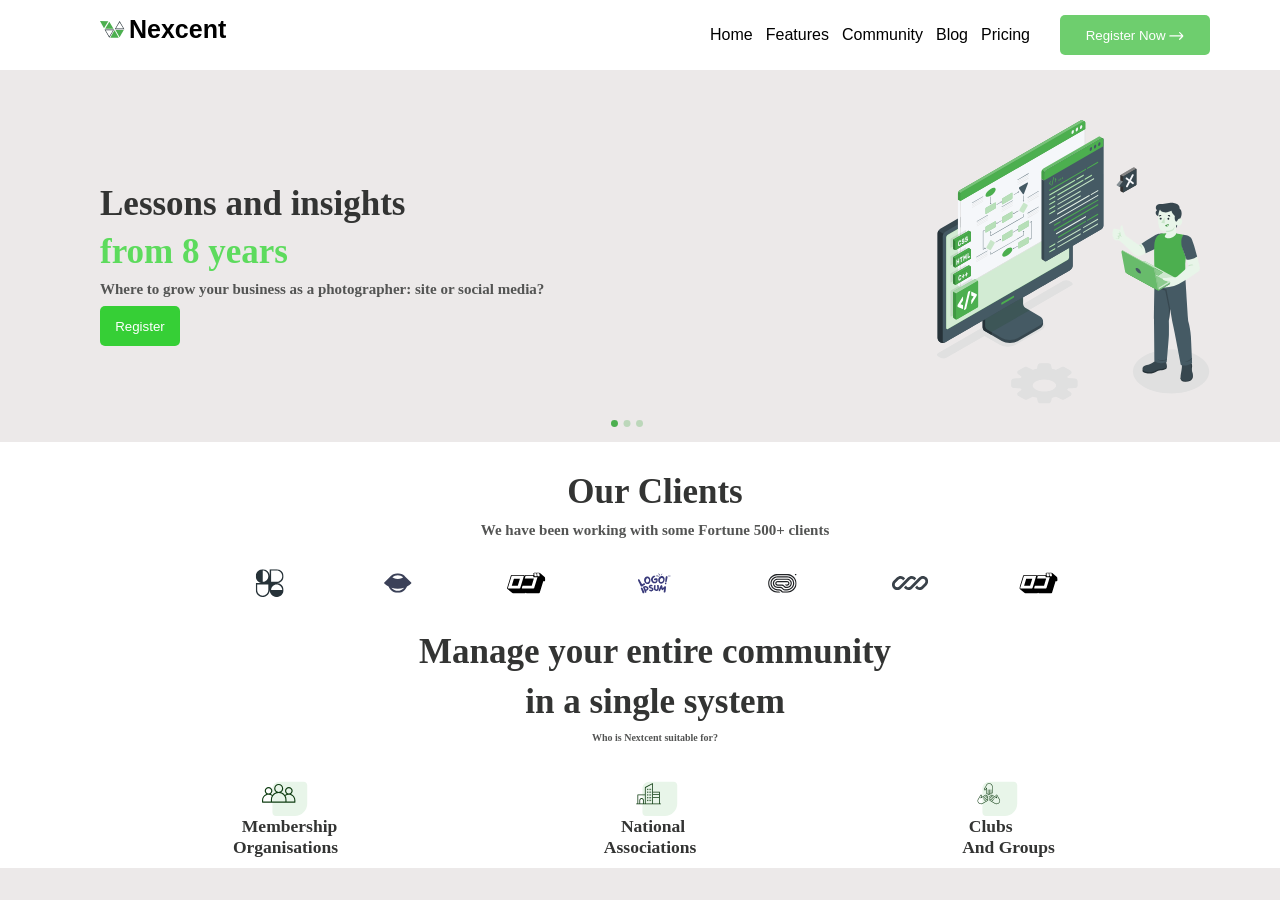
==== learing.html @ b7e25b92 "Refactor code structure for improved readability and maintainability" ====
<!DOCTYPE html>
<html lang="en">
<head>
    <meta charset="UTF-8">
    <meta name="viewport" content="width=device-width, initial-scale=1.0">
    <title>Document</title>
        <link rel="stylesheet" href="learing.css">

</head>
<body>
    <div class="Parent">
        <div>
      <svg width="25" height="17" viewBox="0 0 25 17" fill="none" xmlns="http://www.w3.org/2000/svg">
<path d="M13.0766 9.14215L9.32411 15.5689L5.57168 9.14215H13.0766ZM14.0818 8.56775H4.56235L9.32411 16.7056L14.0818 8.56775Z" fill="#263238"/>
<path d="M19.6007 1.14878L23.3531 7.57551H15.8482L19.6007 1.14878ZM19.6007 0L14.8389 8.13785H24.3624L19.6007 0Z" fill="#263238"/>
<path d="M0 0L3.99259 7.19795L8.35551 0.180742L0 0Z" fill="#4CAF4F"/>
<path d="M9.32422 0.630615L13.5122 7.7884H5.12814L9.32422 0.630615Z" fill="#4CAF4F"/>
<path d="M14.5906 9.35107L18.7827 16.7057H10.1992L14.4604 9.35107H14.5906Z" fill="#4CAF4F"/>
<path d="M15.4982 8.90515L19.6007 16.1473L23.7601 8.90515H15.4982Z" fill="#4CAF4F"/>
</svg>
<b class ="x1">Nexcent</b>

        </div>

        
        <div class="x2">
            
            <div class = "child">
                <li>Home</li>
                <li>Features</li>
                <li>Community</li>          
                <li>Blog</li>
                <li>Pricing</li>   


            </div>
           
            <div > <button class="x4"> 
                Register Now <svg width="15" height="8" viewBox="0 0 9 5" fill="none" xmlns="http://www.w3.org/2000/svg">
<path d="M6.47357 4.55933L8.19268 2.84022C8.39656 2.63634 8.39656 2.30579 8.19268 2.10191L6.47357 0.3828M8.03977 2.47106L0.382812 2.47106" stroke="white" stroke-width="0.765676" stroke-linecap="round"/>
</svg>
 
            </button>
            </div>
        </div>
    </div>
    <div class="parent-up">
            <div class="Parent-2">
        <div class="chaild-2">
            <h1 class="x5">Lessons and insights </h1>
            <h2 class="x6">from 8 years</h2>
            <h4 class="x7">Where to grow your business as a photographer: site or social media?</h4>
            <button class="x8">Register</button>
            
        </div>

        <div>
            <svg width="273" height="284" viewBox="0 0 273 284" fill="none" xmlns="http://www.w3.org/2000/svg">
<path d="M234.083 273.577C255.114 273.577 272.163 263.737 272.163 251.597C272.163 239.458 255.114 229.617 234.083 229.617C213.052 229.617 196.003 239.458 196.003 251.597C196.003 263.737 213.052 273.577 234.083 273.577Z" fill="#E0E0E0"/>
<path d="M103.224 283.272C102.6 283.265 101.997 283.045 101.515 282.647C101.034 282.249 100.703 281.699 100.579 281.087L99.9632 277.848C98.5739 277.594 97.2014 277.256 95.8531 276.836H95.747L90.0452 279.481C89.5767 279.684 89.0682 279.777 88.5583 279.754C88.0484 279.731 87.5505 279.591 87.1024 279.347L81.4431 276.066C81.1016 275.882 80.8133 275.614 80.6061 275.286C80.399 274.959 80.2801 274.583 80.2608 274.196C80.2416 273.809 80.3228 273.423 80.4965 273.077C80.6701 272.73 80.9304 272.435 81.2521 272.218L84.6901 269.743C84.378 269.328 84.0921 268.893 83.8341 268.442L76.5902 267.989C75.9327 267.948 75.3155 267.658 74.8636 267.179C74.4117 266.7 74.159 266.067 74.1567 265.408V261.165C74.1571 260.506 74.408 259.872 74.8586 259.391C75.3092 258.911 75.9257 258.619 76.5832 258.576L83.8271 258.117C84.0851 257.668 84.371 257.236 84.683 256.822L81.2309 254.368C80.9092 254.152 80.6489 253.856 80.4752 253.51C80.3016 253.163 80.2204 252.778 80.2396 252.391C80.2588 252.004 80.3778 251.628 80.5849 251.301C80.7921 250.973 81.0804 250.705 81.4219 250.521L87.0812 247.24C87.5738 246.965 88.1299 246.823 88.6941 246.83C89.1523 246.823 89.6063 246.917 90.024 247.105L95.7328 249.75H95.8036C97.1683 249.327 98.5573 248.987 99.9632 248.732L100.579 245.493C100.702 244.881 101.032 244.329 101.514 243.931C101.996 243.533 102.6 243.313 103.224 243.308H111.579C112.203 243.314 112.807 243.535 113.288 243.933C113.77 244.33 114.1 244.881 114.225 245.493L114.84 248.732C116.226 248.987 117.596 249.322 118.943 249.736H119.049L124.758 247.091C125.173 246.904 125.625 246.81 126.081 246.815C126.647 246.808 127.206 246.95 127.701 247.226L133.36 250.507C133.7 250.691 133.988 250.96 134.194 251.287C134.401 251.614 134.52 251.989 134.54 252.375C134.559 252.761 134.48 253.146 134.308 253.493C134.136 253.84 133.878 254.136 133.558 254.354L130.113 256.829C130.426 257.244 130.714 257.676 130.976 258.124L138.22 258.583C138.878 258.626 139.494 258.918 139.945 259.398C140.395 259.879 140.646 260.513 140.646 261.172V265.415C140.644 266.073 140.393 266.706 139.943 267.187C139.493 267.667 138.877 267.959 138.22 268.003L130.976 268.456C130.716 268.907 130.428 269.342 130.113 269.757L133.558 272.233C133.878 272.451 134.136 272.747 134.308 273.094C134.48 273.44 134.559 273.825 134.54 274.212C134.52 274.598 134.401 274.973 134.194 275.3C133.988 275.627 133.7 275.896 133.36 276.08L127.701 279.361C127.205 279.634 126.647 279.775 126.081 279.771C125.625 279.774 125.175 279.68 124.758 279.496L119.049 276.851H118.978C117.616 277.276 116.23 277.619 114.826 277.876L114.21 281.108C114.087 281.721 113.757 282.273 113.276 282.672C112.794 283.071 112.19 283.293 111.565 283.3L103.224 283.272ZM107.405 259.453C104.384 259.382 101.395 260.088 98.7252 261.504C96.7798 262.629 95.6621 264.064 95.6621 265.457C95.6621 266.851 96.7798 268.286 98.7252 269.411C101.421 270.759 104.394 271.462 107.409 271.462C110.423 271.462 113.396 270.759 116.092 269.411C118.038 268.286 119.148 266.851 119.148 265.457C119.148 264.064 118.038 262.629 116.092 261.504C113.42 260.089 110.429 259.383 107.405 259.453Z" fill="#E0E0E0"/>
<path d="M134.49 162.23L132.12 160.865C131.219 160.408 130.223 160.17 129.213 160.17C128.202 160.17 127.206 160.408 126.305 160.865L1.19906 233.106C-0.399688 234.026 -0.399688 235.539 1.19906 236.458L3.56182 237.823C4.46418 238.28 5.46141 238.518 6.47283 238.518C7.48425 238.518 8.48147 238.28 9.38383 237.823L47.3861 215.9L62.7864 224.782C67.1441 227.3 74.2819 227.3 78.6396 224.782L104.856 209.648C108.577 207.526 108.577 203.99 104.856 201.869L88.3099 192.244L134.497 165.589C136.089 164.663 136.089 163.156 134.49 162.23Z" fill="#E0E0E0"/>
<g opacity="0.1">
<path opacity="0.1" d="M139.336 39.7268L26.1495 105.052V169.076C26.1411 169.446 26.2447 169.811 26.4466 170.122C26.5141 170.234 26.6082 170.327 26.7205 170.394C26.8329 170.461 26.9599 170.498 27.0904 170.504C27.2528 170.501 27.4115 170.454 27.5502 170.37L142.031 104.239V41.2968C142.031 39.5571 140.821 38.864 139.336 39.7268Z" fill="#103E13"/>
</g>
<path d="M81.0094 221.02L102.699 208.488C104.934 207.194 106.052 205.504 106.052 203.814C106.052 202.123 106.052 200.794 106.052 200.794L85.6359 189.217C85.0082 188.806 84.486 188.253 84.1112 187.603C83.7364 186.953 83.5196 186.225 83.4782 185.476V158.743L45.6104 180.631V207.364C45.6467 208.109 45.8576 208.835 46.2263 209.484C46.5949 210.132 47.1109 210.685 47.7327 211.098L64.7813 220.999C69.2875 223.601 76.5385 223.601 81.0094 221.02Z" fill="#37474F"/>
<path d="M54.7007 212.095V215.101L47.761 211.098C47.1334 210.687 46.6111 210.134 46.2363 209.484C45.8616 208.834 45.6447 208.106 45.6034 207.357V180.631L52.819 176.466C52.9746 178.297 53.1303 180.193 53.2859 182.039L48.2208 184.966V205.85C48.2549 206.597 48.4649 207.325 48.8336 207.975C49.2024 208.625 49.7196 209.179 50.3431 209.592L54.7007 212.095Z" fill="#263238"/>
<path d="M48.2208 205.858C48.2582 206.603 48.4695 207.33 48.838 207.98C49.2065 208.629 49.7219 209.184 50.343 209.599L64.7742 218.007C69.2522 220.589 76.5031 220.589 80.974 218.007L102.67 205.476C107.148 202.894 107.148 198.708 102.67 196.126L88.225 187.711C87.5958 187.301 87.0723 186.749 86.6973 186.099C86.3223 185.448 86.1065 184.719 86.0674 183.969V163.093L48.2208 184.967V205.858Z" fill="#455A64"/>
<path opacity="0.15" d="M92.6604 190.249L88.2674 187.711C87.6382 187.301 87.1147 186.749 86.7398 186.099C86.3648 185.448 86.1489 184.719 86.1098 183.969V163.093L48.2208 184.967V205.858C48.2582 206.603 48.4695 207.33 48.838 207.98C49.2065 208.629 49.7219 209.184 50.343 209.599L54.6653 212.088L92.6604 190.249Z" fill="#103E13"/>
<path d="M3.08774 222.343C3.90683 222.738 4.80755 222.935 5.717 222.918C6.62644 222.901 7.51906 222.67 8.3226 222.244C26.9488 211.494 114.343 161.049 132.969 150.306C133.753 149.792 134.405 149.102 134.873 148.29C135.342 147.478 135.612 146.567 135.664 145.631V41.2827C135.702 40.3585 135.485 39.4417 135.038 38.6317C134.592 37.8218 133.931 37.1497 133.129 36.6883C132.327 36.227 131.414 35.9941 130.49 36.0148C129.565 36.0356 128.663 36.3092 127.882 36.806L3.25752 108.743C2.47868 109.26 1.83177 109.952 1.36864 110.764C0.905508 111.576 0.639035 112.485 0.590576 113.418V217.767C0.620764 218.671 0.862333 219.556 1.29595 220.351C1.72957 221.146 2.34321 221.828 3.08774 222.343Z" fill="#37474F"/>
<path d="M8.32266 222.244L132.969 150.299C133.754 149.787 134.407 149.096 134.876 148.284C135.344 147.472 135.614 146.561 135.664 145.624V41.2827C135.664 39.5571 134.454 38.864 132.969 39.7268L8.32266 111.664C7.53739 112.177 6.88408 112.867 6.41577 113.679C5.94747 114.492 5.67737 115.403 5.62741 116.339V220.688C5.62034 222.406 6.83001 223.099 8.32266 222.244Z" fill="#455A64"/>
<path d="M9.19281 208.099V117.576C9.22416 117.002 9.39032 116.442 9.67788 115.943C9.96544 115.445 10.3663 115.02 10.8482 114.705L130.436 45.6815C131.349 45.1511 132.092 45.5825 132.092 46.6363V137.159C132.061 137.736 131.894 138.297 131.605 138.797C131.316 139.297 130.913 139.722 130.429 140.037L10.8482 209.061C9.93559 209.584 9.19281 209.16 9.19281 208.099Z" fill="#4CAF4F"/>
<path opacity="0.75" d="M9.19281 208.099V117.576C9.22416 117.002 9.39032 116.442 9.67788 115.943C9.96544 115.445 10.3663 115.02 10.8482 114.705L130.436 45.6815C131.349 45.1511 132.092 45.5825 132.092 46.6363V137.159C132.061 137.736 131.894 138.297 131.605 138.797C131.316 139.297 130.913 139.722 130.429 140.037L10.8482 209.061C9.93559 209.584 9.19281 209.16 9.19281 208.099Z" fill="white"/>
<path d="M1.35467 110.759L6.41975 113.68C5.93674 114.489 5.66207 115.405 5.62038 116.346V220.688C5.62038 222.258 6.68857 223.135 8.32269 222.244C7.52076 222.675 6.62761 222.909 5.71724 222.926C4.80687 222.943 3.90551 222.743 3.08784 222.343C2.34709 221.9 1.72786 221.281 1.28581 220.541C0.84375 219.8 0.592726 218.961 0.555298 218.099V113.432C0.59101 112.488 0.866067 111.568 1.35467 110.759Z" fill="#263238"/>
<path d="M65.135 182.258L76.1495 175.893C76.7012 175.582 77.1398 175.801 77.1398 176.395C77.1151 176.727 77.0125 177.049 76.8405 177.334C76.6684 177.619 76.4317 177.859 76.1495 178.036L65.135 184.401C64.5903 184.719 64.1447 184.493 64.1447 183.906C64.1683 183.572 64.2704 183.25 64.4425 182.963C64.6145 182.677 64.8518 182.435 65.135 182.258Z" fill="#4CAF4F"/>
<path d="M24.5934 167.336C24.7566 167.331 24.9154 167.282 25.0532 167.194L146.219 97.1805C146.716 96.8537 147.13 96.4159 147.428 95.9016C147.726 95.3873 147.901 94.8107 147.938 94.2173V2.69025C147.938 2.04669 147.669 1.66479 147.231 1.66479C146.98 1.67165 146.736 1.74487 146.523 1.87696L25.3504 71.8624C24.8534 72.1908 24.4395 72.6299 24.1412 73.1454C23.8429 73.6608 23.6684 74.2384 23.6313 74.8327V165.879C23.6247 166.249 23.7281 166.614 23.9285 166.926C23.9965 167.044 24.0929 167.143 24.209 167.215C24.3251 167.286 24.4572 167.328 24.5934 167.336Z" fill="#F5F7FA"/>
<path d="M21.7284 166.148C21.9335 166.254 23.3908 167.081 24.0275 167.449C23.7934 167.261 23.6072 167.019 23.4843 166.745C23.3613 166.471 23.305 166.172 23.3201 165.872V80.9359L20.9219 79.5215V164.507C20.9008 164.827 20.9642 165.147 21.1058 165.435C21.2473 165.723 21.462 165.969 21.7284 166.148Z" fill="#F5F7FA"/>
<path d="M147.216 1.98305C147.57 1.98305 147.62 2.42152 147.62 2.69026V94.2103C147.583 94.7483 147.423 95.2708 147.154 95.7379C146.884 96.2049 146.511 96.604 146.063 96.9048L24.8975 166.919C24.8058 166.975 24.701 167.007 24.5933 167.01C24.2608 167.01 23.9708 166.494 23.9708 165.9V74.8115C24.0038 74.2726 24.1615 73.7487 24.4316 73.2811C24.7017 72.8135 25.0767 72.415 25.5271 72.1171L146.693 2.15279C146.849 2.05117 147.03 1.99262 147.216 1.98305ZM147.216 1.35364C146.92 1.36163 146.632 1.44961 146.382 1.60823L25.2088 71.5654C24.6645 71.922 24.2118 72.4016 23.8873 72.9656C23.5629 73.5295 23.3758 74.1619 23.3412 74.8115V165.879C23.3412 166.82 23.8647 167.626 24.5933 167.626C24.8136 167.622 25.0287 167.558 25.2158 167.442L146.374 97.4281C146.922 97.0751 147.377 96.5975 147.704 96.0346C148.032 95.4716 148.221 94.8392 148.256 94.1891V2.69026C148.256 1.84161 147.832 1.35364 147.216 1.35364Z" fill="#E0E0E0"/>
<path d="M148.25 2.64784V8.92079L23.342 81.0562L20.9438 79.6418V73.4749C20.9705 72.8123 21.1653 72.1674 21.5098 71.6008C21.8239 71.0428 22.2741 70.5733 22.8185 70.2359L143.984 0.250396C144.18 0.109466 144.411 0.0244791 144.651 0.00454578C144.892 -0.0153875 145.133 0.0304845 145.35 0.137242C145.696 0.349405 147.337 1.28292 147.67 1.45265C147.722 1.47736 147.77 1.51085 147.811 1.55166C147.868 1.5935 147.918 1.64355 147.96 1.70018C148.008 1.75838 148.048 1.82256 148.08 1.89112C148.124 1.96065 148.155 2.03723 148.172 2.11743C148.199 2.20026 148.218 2.28553 148.229 2.37203C148.244 2.46316 148.251 2.55545 148.25 2.64784Z" fill="#4CAF4F"/>
<path opacity="0.15" d="M148.25 2.64784V8.92079L23.342 81.0562L20.9438 79.6418V73.4749C20.9705 72.8123 21.1653 72.1674 21.5098 71.6008C21.8239 71.0428 22.2741 70.5733 22.8185 70.2359L143.984 0.250396C144.18 0.109466 144.411 0.0244791 144.651 0.00454578C144.892 -0.0153875 145.133 0.0304845 145.35 0.137242C145.696 0.349405 147.337 1.28292 147.67 1.45265C147.722 1.47736 147.77 1.51085 147.811 1.55166C147.868 1.5935 147.918 1.64355 147.96 1.70018C148.008 1.75838 148.048 1.82256 148.08 1.89112C148.124 1.96065 148.155 2.03723 148.172 2.11743C148.199 2.20026 148.218 2.28553 148.229 2.37203C148.244 2.46316 148.251 2.55545 148.25 2.64784Z" fill="#103E13"/>
<path d="M148.249 2.64793V8.92088L23.3412 81.0563V74.8611C23.3464 74.4618 23.423 74.0666 23.5676 73.6942C23.5886 73.6287 23.6146 73.5649 23.6454 73.5033C23.7188 73.328 23.8038 73.1579 23.9 72.9941C24.2125 72.4287 24.6657 71.9537 25.2158 71.615L146.374 1.60833C146.577 1.45633 146.82 1.3695 147.073 1.35939C147.326 1.34929 147.576 1.41638 147.789 1.55175C147.846 1.59359 147.896 1.64364 147.938 1.70026C147.986 1.75847 148.026 1.82265 148.058 1.89121C148.102 1.96074 148.133 2.03732 148.15 2.11752C148.177 2.20035 148.196 2.28562 148.207 2.37211C148.229 2.46261 148.243 2.55491 148.249 2.64793Z" fill="#4CAF4F"/>
<path d="M135.707 10.1655C135.335 10.4608 135.037 10.8377 134.834 11.2669C134.632 11.6962 134.531 12.1662 134.54 12.6407C134.54 13.6379 135.063 14.14 135.707 13.7652C136.078 13.4699 136.377 13.093 136.579 12.6638C136.782 12.2345 136.883 11.7644 136.874 11.2899C136.839 10.3352 136.315 9.79066 135.707 10.1655Z" fill="#F5F7FA"/>
<path d="M139.88 7.73269C139.508 8.02726 139.209 8.404 139.006 8.83342C138.804 9.26284 138.704 9.73328 138.713 10.2079C138.713 11.198 139.237 11.7072 139.88 11.3324C140.254 11.0382 140.554 10.6617 140.758 10.2323C140.961 9.80293 141.063 9.3323 141.055 8.85715C141.055 7.85999 140.531 7.35787 139.88 7.73269Z" fill="#F5F7FA"/>
<path d="M144.097 5.29277C143.723 5.58699 143.423 5.96348 143.219 6.39286C143.016 6.82223 142.914 7.29286 142.922 7.76801C142.922 8.76518 143.446 9.2673 144.097 8.89955C144.468 8.60389 144.766 8.22694 144.968 7.79777C145.171 7.36861 145.272 6.89871 145.264 6.42431C145.264 5.42714 144.74 4.92502 144.097 5.29277Z" fill="#F5F7FA"/>
<path d="M146.382 1.60824L25.2158 71.5654C24.6619 71.9169 24.2066 72.4037 23.893 72.9799L21.5161 71.5654C21.8234 71.0029 22.272 70.5301 22.8177 70.1935L143.983 0.250396C144.179 0.109466 144.41 0.0244791 144.65 0.00454578C144.891 -0.0153875 145.132 0.0304845 145.349 0.137242C145.681 0.342333 147.238 1.22634 147.634 1.43851C147.427 1.36385 147.205 1.34029 146.987 1.36985C146.769 1.3994 146.561 1.48118 146.382 1.60824Z" fill="#4CAF4F"/>
<g opacity="0.5">
<path opacity="0.5" d="M146.382 1.60824L25.2158 71.5654C24.6619 71.9169 24.2066 72.4037 23.893 72.9799L21.5161 71.5654C21.8234 71.0029 22.272 70.5301 22.8177 70.1935L143.983 0.250396C144.179 0.109466 144.41 0.0244791 144.65 0.00454578C144.891 -0.0153875 145.132 0.0304845 145.349 0.137242C145.681 0.342333 147.238 1.22634 147.634 1.43851C147.427 1.36385 147.205 1.34029 146.987 1.36985C146.769 1.3994 146.561 1.48118 146.382 1.60824Z" fill="white"/>
</g>
<path d="M53.6467 84.0548C53.6017 84.0548 53.5585 84.0369 53.5267 84.0051C53.4948 83.9733 53.4769 83.9301 53.4769 83.8851V76.7493C53.4769 76.7043 53.4948 76.6611 53.5267 76.6293C53.5585 76.5975 53.6017 76.5796 53.6467 76.5796C53.6687 76.5796 53.6904 76.584 53.7106 76.5926C53.7309 76.6012 53.7491 76.6138 53.7643 76.6297C53.7795 76.6456 53.7914 76.6643 53.7991 76.6849C53.8069 76.7055 53.8104 76.7274 53.8094 76.7493V83.8851C53.8104 83.907 53.8069 83.9289 53.7991 83.9495C53.7914 83.97 53.7795 83.9888 53.7643 84.0047C53.7491 84.0205 53.7309 84.0332 53.7106 84.0418C53.6904 84.0504 53.6687 84.0548 53.6467 84.0548Z" fill="#455A64"/>
<path d="M53.0453 83.2133L53.6184 83.7861L54.1843 83.2133V83.7012L53.6184 84.267L53.0453 83.7012V83.2133Z" fill="#455A64"/>
<path d="M59.6809 84.8327C59.6506 84.8346 59.6203 84.8276 59.5939 84.8125C59.5675 84.7974 59.5461 84.775 59.5324 84.7479C59.5212 84.7289 59.514 84.708 59.5111 84.6862C59.5083 84.6644 59.5099 84.6422 59.5158 84.6211C59.5218 84.6 59.532 84.5802 59.5458 84.5631C59.5595 84.546 59.5766 84.5319 59.596 84.5215L64.2933 81.8059C64.3127 81.7945 64.3343 81.7872 64.3566 81.7843C64.3789 81.7814 64.4016 81.7829 64.4233 81.7888C64.4451 81.7947 64.4654 81.8049 64.4831 81.8188C64.5009 81.8326 64.5157 81.8499 64.5267 81.8695C64.5474 81.9081 64.5523 81.9533 64.5404 81.9955C64.5286 82.0377 64.5008 82.0736 64.4631 82.0958L59.7587 84.8115C59.7354 84.826 59.7084 84.8333 59.6809 84.8327Z" fill="#455A64"/>
<path d="M64.0811 82.7818L64.2933 82.0039L63.5151 81.7917L63.9325 81.5513L64.7107 81.7564L64.5055 82.5343L64.0811 82.7818Z" fill="#455A64"/>
<path d="M58.8108 122.322C58.7805 122.324 58.7502 122.317 58.7238 122.302C58.6974 122.287 58.676 122.264 58.6623 122.237C58.6511 122.218 58.6439 122.197 58.641 122.175C58.6382 122.154 58.6398 122.131 58.6457 122.11C58.6517 122.089 58.6618 122.069 58.6756 122.052C58.6894 122.035 58.7065 122.021 58.7259 122.011L63.4231 119.295C63.4629 119.274 63.5091 119.269 63.5525 119.281C63.5958 119.293 63.633 119.32 63.6566 119.359C63.676 119.399 63.6803 119.444 63.6685 119.487C63.6568 119.53 63.63 119.568 63.5929 119.592L58.8886 122.301C58.8653 122.315 58.8383 122.323 58.8108 122.322Z" fill="#455A64"/>
<path d="M63.2109 120.271L63.4232 119.493L62.645 119.288L63.0624 119.041L63.8405 119.253L63.6354 120.031L63.2109 120.271Z" fill="#455A64"/>
<path d="M75.8665 112.478C75.8374 112.478 75.8086 112.47 75.7836 112.455C75.7586 112.44 75.7383 112.419 75.725 112.393C75.7128 112.374 75.7047 112.353 75.7012 112.331C75.6978 112.309 75.6992 112.286 75.7052 112.265C75.7113 112.244 75.7218 112.224 75.7362 112.207C75.7506 112.19 75.7685 112.176 75.7887 112.166L80.4859 109.451C80.5046 109.438 80.5256 109.43 80.5476 109.427C80.5697 109.423 80.5922 109.425 80.6137 109.431C80.6351 109.437 80.655 109.447 80.6721 109.462C80.6891 109.476 80.7028 109.494 80.7123 109.514C80.7238 109.533 80.7314 109.553 80.7347 109.575C80.7381 109.596 80.7371 109.618 80.7318 109.639C80.7266 109.661 80.7171 109.68 80.704 109.698C80.691 109.715 80.6745 109.73 80.6557 109.741L75.9514 112.456C75.9255 112.471 75.8962 112.478 75.8665 112.478Z" fill="#455A64"/>
<path d="M80.2738 110.427L80.486 109.649L79.7078 109.437L80.1252 109.196L80.9033 109.401L80.6911 110.179L80.2738 110.427Z" fill="#455A64"/>
<path d="M76.9914 74.854C76.9622 74.8546 76.9335 74.8469 76.9084 74.8319C76.8834 74.8169 76.8631 74.7951 76.8499 74.7692C76.8384 74.7507 76.8308 74.7301 76.8274 74.7086C76.8241 74.6871 76.8251 74.6652 76.8304 74.6441C76.8356 74.623 76.8451 74.6031 76.8582 74.5857C76.8712 74.5684 76.8877 74.5538 76.9065 74.5428L81.6108 71.8272C81.6297 71.816 81.6507 71.8088 81.6725 71.8059C81.6943 71.8031 81.7164 71.8047 81.7376 71.8106C81.7587 71.8166 81.7784 71.8268 81.7955 71.8405C81.8127 71.8543 81.8268 71.8714 81.8371 71.8908C81.8486 71.9093 81.8562 71.9299 81.8596 71.9514C81.8629 71.9729 81.8619 71.9948 81.8567 72.0159C81.8514 72.037 81.8419 72.0568 81.8289 72.0742C81.8158 72.0916 81.7994 72.1062 81.7805 72.1171L77.0763 74.8328C77.05 74.8464 77.0209 74.8536 76.9914 74.854Z" fill="#455A64"/>
<path d="M81.3702 72.8031L81.5824 72.0251L80.8043 71.813L81.2216 71.5725L81.9998 71.7776L81.7876 72.5626L81.3702 72.8031Z" fill="#455A64"/>
<path d="M76.6588 93.7082C76.6295 93.7092 76.6003 93.7026 76.5743 93.6889C76.5482 93.6753 76.5262 93.6551 76.5103 93.6304C76.499 93.611 76.4916 93.5894 76.4887 93.5671C76.4858 93.5448 76.4873 93.5221 76.4932 93.5004C76.4992 93.4787 76.5093 93.4584 76.5232 93.4406C76.5371 93.4229 76.5543 93.4081 76.5739 93.397L81.2712 90.6814C81.3106 90.6588 81.3573 90.6529 81.4011 90.6648C81.4449 90.6768 81.4821 90.7056 81.5046 90.745C81.5271 90.7844 81.5331 90.8311 81.5211 90.8749C81.5092 90.9186 81.4803 90.9559 81.4409 90.9784L76.7366 93.687C76.7133 93.7015 76.6863 93.7088 76.6588 93.7082Z" fill="#455A64"/>
<path d="M76.9489 92.7181L76.7437 93.4961L77.5219 93.7012L77.1045 93.9416L76.3264 93.7365L76.5315 92.9586L76.9489 92.7181Z" fill="#455A64"/>
<path d="M76.3547 128.772C76.3255 128.772 76.2968 128.765 76.2718 128.75C76.2467 128.735 76.2264 128.713 76.2132 128.687C76.1969 128.667 76.1857 128.644 76.1804 128.619C76.1751 128.594 76.176 128.569 76.183 128.544C76.19 128.52 76.2028 128.498 76.2204 128.479C76.238 128.461 76.2598 128.447 76.2839 128.439L80.6699 125.9C80.7085 125.88 80.7537 125.875 80.7959 125.887C80.8381 125.899 80.8741 125.926 80.8963 125.964C80.9077 125.983 80.9154 126.003 80.9187 126.025C80.9221 126.046 80.9211 126.068 80.9158 126.089C80.9105 126.11 80.9011 126.13 80.888 126.147C80.8749 126.165 80.8585 126.179 80.8397 126.19L76.4466 128.729C76.4204 128.751 76.3886 128.766 76.3547 128.772Z" fill="#455A64"/>
<path d="M76.6518 127.775L76.4396 128.552L77.2177 128.765L76.8004 129.005L76.0222 128.793L76.2344 128.015L76.6518 127.775Z" fill="#455A64"/>
<path d="M59.7587 103.461C59.7295 103.461 59.7008 103.453 59.6758 103.438C59.6508 103.423 59.6305 103.402 59.6172 103.376C59.6058 103.357 59.5981 103.337 59.5948 103.315C59.5914 103.294 59.5924 103.272 59.5977 103.251C59.603 103.23 59.6124 103.21 59.6255 103.192C59.6386 103.175 59.655 103.16 59.6738 103.149L64.3781 100.434C64.4168 100.413 64.4619 100.408 64.5041 100.42C64.5463 100.432 64.5823 100.46 64.6045 100.497C64.6158 100.517 64.6232 100.538 64.6261 100.561C64.629 100.583 64.6275 100.606 64.6215 100.627C64.6156 100.649 64.6054 100.669 64.5916 100.687C64.5777 100.705 64.5605 100.72 64.5408 100.731L59.8436 103.439L59.7587 103.461Z" fill="#455A64"/>
<path d="M60.0558 102.47L59.8436 103.248L60.6217 103.453L60.2044 103.694L59.4262 103.489L59.6384 102.711L60.0558 102.47Z" fill="#455A64"/>
<path d="M86.499 81.2259C86.454 81.2259 86.4108 81.208 86.379 81.1762C86.3471 81.1444 86.3292 81.1012 86.3292 81.0562V75.6177C86.3292 75.5727 86.3471 75.5295 86.379 75.4977C86.4108 75.4659 86.454 75.448 86.499 75.448C86.544 75.448 86.5872 75.4659 86.6191 75.4977C86.6509 75.5295 86.6688 75.5727 86.6688 75.6177V81.0562C86.6688 81.1012 86.6509 81.1444 86.6191 81.1762C86.5872 81.208 86.544 81.2259 86.499 81.2259Z" fill="#455A64"/>
<path d="M85.933 80.3915L86.499 80.9573L87.072 80.3915V80.8724L86.499 81.4381L85.933 80.8724V80.3915Z" fill="#455A64"/>
<path d="M53.6467 115.978C53.619 115.987 53.5895 115.987 53.5618 115.978C53.5359 115.965 53.5141 115.945 53.4991 115.92C53.4841 115.895 53.4764 115.866 53.477 115.837V111.834C53.477 111.789 53.4948 111.746 53.5267 111.714C53.5585 111.682 53.6017 111.664 53.6467 111.664C53.6687 111.664 53.6905 111.669 53.7107 111.677C53.7309 111.686 53.7492 111.699 53.7644 111.714C53.7796 111.73 53.7914 111.749 53.7991 111.77C53.8069 111.79 53.8104 111.812 53.8094 111.834V115.54L86.3505 96.7563V94.2669C86.3505 94.2219 86.3683 94.1787 86.4002 94.1469C86.432 94.1151 86.4752 94.0972 86.5202 94.0972C86.5653 94.0972 86.6084 94.1151 86.6403 94.1469C86.6721 94.1787 86.69 94.2219 86.69 94.2669V96.8553C86.6891 96.8841 86.6808 96.9123 86.6659 96.937C86.6511 96.9618 86.6301 96.9823 86.6051 96.9967L53.7175 115.978C53.6943 115.984 53.6699 115.984 53.6467 115.978Z" fill="#455A64"/>
<path d="M54.1843 112.478L53.6184 111.912L53.0453 112.478V111.997L53.6184 111.424L54.1843 111.997V112.478Z" fill="#455A64"/>
<path d="M53.6468 134.543C53.6191 134.551 53.5896 134.551 53.5619 134.543C53.5348 134.529 53.5123 134.507 53.4972 134.481C53.4821 134.455 53.4751 134.424 53.477 134.394V131.813C53.477 131.768 53.4949 131.725 53.5267 131.693C53.5586 131.661 53.6017 131.643 53.6468 131.643C53.6687 131.643 53.6905 131.647 53.7107 131.656C53.7309 131.665 53.7492 131.677 53.7644 131.693C53.7796 131.709 53.7914 131.728 53.7992 131.748C53.8069 131.769 53.8104 131.791 53.8095 131.813V134.097L86.3505 115.314V111.396C86.3505 111.351 86.3684 111.307 86.4002 111.276C86.432 111.244 86.4752 111.226 86.5203 111.226C86.5653 111.226 86.6085 111.244 86.6403 111.276C86.6721 111.307 86.69 111.351 86.69 111.396V115.398C86.6891 115.427 86.6808 115.455 86.6659 115.48C86.6511 115.505 86.6302 115.525 86.6051 115.54L53.6963 134.521C53.6813 134.531 53.6645 134.539 53.6468 134.543Z" fill="#455A64"/>
<path d="M87.072 112.06L86.499 111.495L85.933 112.06V111.579L86.499 111.014L87.072 111.579V112.06Z" fill="#455A64"/>
<path d="M46.0915 129.663C46.0636 129.669 46.0346 129.669 46.0066 129.663C45.9806 129.648 45.959 129.626 45.9441 129.6C45.9292 129.574 45.9215 129.544 45.9218 129.514V111.183C45.9227 111.155 45.931 111.126 45.9459 111.102C45.9607 111.077 45.9816 111.056 46.0066 111.042L47.7893 110.009C47.8225 109.994 47.8597 109.99 47.8954 109.998C47.9311 110.006 47.9633 110.024 47.9874 110.052C47.9987 110.071 48.0061 110.093 48.009 110.115C48.0119 110.138 48.0104 110.16 48.0045 110.182C47.9985 110.204 47.9883 110.224 47.9745 110.242C47.9606 110.259 47.9434 110.274 47.9237 110.285L46.233 111.261V129.182L48.1006 128.107C48.1196 128.09 48.1421 128.078 48.1664 128.072C48.1907 128.065 48.2162 128.064 48.241 128.068C48.2658 128.072 48.2894 128.082 48.31 128.097C48.3305 128.111 48.3476 128.13 48.3599 128.152C48.3723 128.174 48.3795 128.199 48.3812 128.224C48.383 128.249 48.379 128.274 48.3698 128.297C48.3605 128.321 48.3462 128.342 48.3278 128.359C48.3093 128.376 48.2873 128.389 48.2633 128.397L46.1411 129.62C46.1271 129.637 46.1104 129.652 46.0915 129.663Z" fill="#455A64"/>
<path d="M47.9166 129.104L48.1218 128.326L47.3436 128.114L47.7681 127.874L48.5392 128.086L48.334 128.857L47.9166 129.104Z" fill="#455A64"/>
<path d="M92.8728 119.246C92.8436 119.246 92.8149 119.238 92.7899 119.223C92.7648 119.208 92.7445 119.187 92.7313 119.161C92.72 119.141 92.7126 119.12 92.7097 119.097C92.7068 119.075 92.7083 119.052 92.7142 119.031C92.7202 119.009 92.7303 118.989 92.7442 118.971C92.7581 118.953 92.7753 118.938 92.7949 118.927L94.5635 117.909V101.714L93.0355 102.591C93.017 102.602 92.9964 102.61 92.9749 102.613C92.9534 102.617 92.9314 102.616 92.9103 102.61C92.8892 102.605 92.8694 102.596 92.852 102.582C92.8346 102.569 92.82 102.553 92.8091 102.534C92.7975 102.515 92.7897 102.494 92.7863 102.472C92.7828 102.45 92.7838 102.427 92.789 102.406C92.7943 102.384 92.8037 102.364 92.8169 102.346C92.8301 102.328 92.8466 102.312 92.8657 102.301L94.6484 101.275C94.6744 101.261 94.7036 101.254 94.7333 101.254C94.7629 101.254 94.7921 101.261 94.8181 101.275C94.8429 101.291 94.863 101.313 94.8767 101.339C94.8903 101.365 94.897 101.395 94.896 101.424V118.001C94.8964 118.029 94.8895 118.057 94.8758 118.082C94.8622 118.107 94.8423 118.128 94.8181 118.142L92.9577 119.246C92.9298 119.253 92.9006 119.253 92.8728 119.246Z" fill="#455A64"/>
<path d="M93.1698 118.241L92.9647 119.019L93.7428 119.224L93.3184 119.472L92.5402 119.26L92.7524 118.482L93.1698 118.241Z" fill="#455A64"/>
<path d="M58.6906 69.3943C58.6906 71.2967 56.4198 74.1468 53.6184 75.7592C50.8171 77.3717 48.5392 77.1736 48.5392 75.243C48.5392 73.3123 50.81 70.4905 53.6184 68.8781C56.4268 67.2656 58.6906 67.4919 58.6906 69.3943Z" fill="#4CAF4F"/>
<path d="M72.0858 134.288C74.7012 132.099 76.0104 129.356 75.0098 128.161C74.0092 126.966 71.0779 127.772 68.4624 129.96C65.8469 132.149 64.5378 134.892 65.5384 136.087C66.5389 137.282 69.4703 136.477 72.0858 134.288Z" fill="#4CAF4F"/>
<path d="M58.2378 88.5456L48.9919 93.8779C48.716 94.0335 48.4967 93.8779 48.4967 93.496V88.7365C48.4989 88.5498 48.5448 88.3661 48.6308 88.2003C48.7168 88.0345 48.8405 87.8912 48.9919 87.7818L58.2378 82.4706C58.5137 82.315 58.733 82.4706 58.733 82.8525V87.605C58.7281 87.7892 58.6809 87.9699 58.595 88.133C58.5091 88.296 58.3869 88.4372 58.2378 88.5456Z" fill="#4CAF4F"/>
<path opacity="0.6" d="M58.2378 88.5456L48.9919 93.8779C48.716 94.0335 48.4967 93.8779 48.4967 93.496V88.7365C48.4989 88.5498 48.5448 88.3661 48.6308 88.2003C48.7168 88.0345 48.8405 87.8912 48.9919 87.7818L58.2378 82.4706C58.5137 82.315 58.733 82.4706 58.733 82.8525V87.605C58.7281 87.7892 58.6809 87.9699 58.595 88.133C58.5091 88.296 58.3869 88.4372 58.2378 88.5456Z" fill="white"/>
<path d="M74.8691 78.9345L65.6727 84.2598C65.3968 84.4225 65.1705 84.2598 65.1705 83.885V79.1255C65.1735 78.9381 65.2205 78.7541 65.3077 78.5883C65.395 78.4224 65.52 78.2794 65.6727 78.1708L74.8691 72.8384C75.145 72.6757 75.3714 72.8384 75.3714 73.2132V77.9727C75.3695 78.1613 75.323 78.3467 75.2357 78.5139C75.1484 78.6811 75.0228 78.8252 74.8691 78.9345Z" fill="#4CAF4F"/>
<path opacity="0.6" d="M74.8691 78.9345L65.6727 84.2598C65.3968 84.4225 65.1705 84.2598 65.1705 83.885V79.1255C65.1735 78.9381 65.2205 78.7541 65.3077 78.5883C65.395 78.4224 65.52 78.2794 65.6727 78.1708L74.8691 72.8384C75.145 72.6757 75.3714 72.8384 75.3714 73.2132V77.9727C75.3695 78.1613 75.323 78.3467 75.2357 78.5139C75.1484 78.6811 75.0228 78.8252 74.8691 78.9345Z" fill="white"/>
<path d="M74.8691 97.605L65.6727 102.937C65.3968 103.1 65.1705 102.937 65.1705 102.562V97.803C65.174 97.6157 65.2213 97.4319 65.3085 97.2661C65.3957 97.1004 65.5204 96.9573 65.6727 96.8482L74.8691 91.5159C75.145 91.3532 75.3714 91.5159 75.3714 91.8907V96.6502C75.3684 96.8376 75.3214 97.0216 75.2341 97.1875C75.1469 97.3533 75.0218 97.4963 74.8691 97.605Z" fill="#4CAF4F"/>
<path opacity="0.6" d="M74.8691 97.605L65.6727 102.937C65.3968 103.1 65.1705 102.937 65.1705 102.562V97.803C65.174 97.6157 65.2213 97.4319 65.3085 97.2661C65.3957 97.1004 65.5204 96.9573 65.6727 96.8482L74.8691 91.5159C75.145 91.3532 75.3714 91.5159 75.3714 91.8907V96.6502C75.3684 96.8376 75.3214 97.0216 75.2341 97.1875C75.1469 97.3533 75.0218 97.4963 74.8691 97.605Z" fill="white"/>
<path d="M74.8691 115.922L65.6727 121.254C65.3968 121.41 65.1705 121.254 65.1705 120.872V116.113C65.174 115.925 65.2213 115.742 65.3085 115.576C65.3957 115.41 65.5204 115.267 65.6727 115.158L74.8691 109.826C75.145 109.67 75.3714 109.826 75.3714 110.208V114.96C75.3684 115.148 75.3214 115.333 75.2342 115.5C75.147 115.667 75.022 115.812 74.8691 115.922Z" fill="#4CAF4F"/>
<path opacity="0.6" d="M74.8691 115.922L65.6727 121.254C65.3968 121.41 65.1705 121.254 65.1705 120.872V116.113C65.174 115.925 65.2213 115.742 65.3085 115.576C65.3957 115.41 65.5204 115.267 65.6727 115.158L74.8691 109.826C75.145 109.67 75.3714 109.826 75.3714 110.208V114.96C75.3684 115.148 75.3214 115.333 75.2342 115.5C75.147 115.667 75.022 115.812 74.8691 115.922Z" fill="white"/>
<path d="M91.1396 106.551L81.9008 111.884C81.6249 112.046 81.3986 111.884 81.3986 111.509V106.749C81.4021 106.562 81.4494 106.378 81.5366 106.212C81.6238 106.047 81.7485 105.903 81.9008 105.794L91.1396 100.462C91.4155 100.299 91.6419 100.462 91.6419 100.837V105.596C91.6389 105.784 91.5919 105.968 91.5046 106.134C91.4174 106.299 91.2924 106.443 91.1396 106.551Z" fill="#4CAF4F"/>
<path opacity="0.6" d="M91.1396 106.551L81.9008 111.884C81.6249 112.046 81.3986 111.884 81.3986 111.509V106.749C81.4021 106.562 81.4494 106.378 81.5366 106.212C81.6238 106.047 81.7485 105.903 81.9008 105.794L91.1396 100.462C91.4155 100.299 91.6419 100.462 91.6419 100.837V105.596C91.6389 105.784 91.5919 105.968 91.5046 106.134C91.4174 106.299 91.2924 106.443 91.1396 106.551Z" fill="white"/>
<path d="M91.1396 123.128L81.8796 128.439C81.6037 128.602 81.3773 128.439 81.3773 128.064V123.305C81.3803 123.118 81.4273 122.934 81.5146 122.768C81.6018 122.602 81.7269 122.459 81.8796 122.35L91.1396 117.039C91.4155 116.876 91.6419 117.039 91.6419 117.414V122.173C91.6383 122.361 91.5911 122.545 91.5039 122.71C91.4167 122.876 91.2919 123.019 91.1396 123.128Z" fill="#4CAF4F"/>
<path opacity="0.6" d="M91.1396 123.128L81.8796 128.439C81.6037 128.602 81.3773 128.439 81.3773 128.064V123.305C81.3803 123.118 81.4273 122.934 81.5146 122.768C81.6018 122.602 81.7269 122.459 81.8796 122.35L91.1396 117.039C91.4155 116.876 91.6419 117.039 91.6419 117.414V122.173C91.6383 122.361 91.5911 122.545 91.5039 122.71C91.4167 122.876 91.2919 123.019 91.1396 123.128Z" fill="white"/>
<path d="M58.2378 107.223L48.9919 112.555C48.716 112.718 48.4967 112.555 48.4967 112.173V107.421C48.4989 107.233 48.5448 107.049 48.6307 106.882C48.7167 106.715 48.8403 106.57 48.9919 106.459L58.2378 101.127C58.5137 100.971 58.733 101.127 58.733 101.509V106.268C58.7308 106.455 58.6849 106.639 58.5989 106.804C58.5129 106.97 58.3892 107.114 58.2378 107.223Z" fill="#4CAF4F"/>
<path opacity="0.6" d="M58.2378 107.223L48.9919 112.555C48.716 112.718 48.4967 112.555 48.4967 112.173V107.421C48.4989 107.233 48.5448 107.049 48.6307 106.882C48.7167 106.715 48.8403 106.57 48.9919 106.459L58.2378 101.127C58.5137 100.971 58.733 101.127 58.733 101.509V106.268C58.7308 106.455 58.6849 106.639 58.5989 106.804C58.5129 106.97 58.3892 107.114 58.2378 107.223Z" fill="white"/>
<path d="M86.0321 74.1751L82.1271 68.7225C82.0042 68.4202 81.9833 68.086 82.0676 67.7708C82.1518 67.4555 82.3367 67.1764 82.594 66.9757L90.3756 62.4707C90.8708 62.1808 91.1467 62.8951 90.8425 63.673L86.9376 73.6376C86.7324 74.2458 86.2726 74.5075 86.0321 74.1751Z" fill="#455A64"/>
<path d="M90.4746 86.2967L86.8527 92.5413C86.6404 92.902 86.3575 93.0718 86.1453 92.9515L82.5233 90.8865C82.205 90.7026 82.205 89.9742 82.5233 89.4225L86.1453 83.185C86.3575 82.8243 86.6404 82.6545 86.8527 82.7748L90.4746 84.8398C90.793 85.0166 90.793 85.7521 90.4746 86.2967Z" fill="#C8E6C9"/>
<path d="M57.587 123.588L53.9721 129.854C53.7599 130.214 53.4699 130.384 53.2647 130.264L49.6427 128.199C49.3244 128.022 49.3244 127.287 49.6427 126.735L53.2647 120.497C53.4699 120.137 53.7599 119.967 53.9721 120.087L57.587 122.152C57.8912 122.308 57.8912 123.043 57.587 123.588Z" fill="#C8E6C9"/>
<path d="M39.9158 101.565C39.8867 101.565 39.858 101.558 39.8322 101.544C39.8063 101.531 39.7841 101.511 39.7673 101.487C39.7462 101.448 39.7411 101.402 39.7529 101.358C39.7648 101.315 39.7927 101.278 39.8309 101.254L50.7393 94.9599C50.7583 94.9483 50.7794 94.9405 50.8015 94.9371C50.8235 94.9337 50.846 94.9346 50.8677 94.9398C50.8894 94.9451 50.9098 94.9546 50.9278 94.9677C50.9459 94.9809 50.9611 94.9975 50.9727 95.0165C50.9937 95.0562 50.9989 95.1024 50.987 95.1458C50.9752 95.1891 50.9473 95.2263 50.909 95.2499L40.0007 101.565C39.9728 101.572 39.9438 101.572 39.9158 101.565Z" fill="#455A64"/>
<path d="M39.9158 103.178C39.8859 103.177 39.8565 103.169 39.8306 103.154C39.8046 103.14 39.7828 103.118 39.7672 103.093C39.7466 103.054 39.7417 103.009 39.7535 102.967C39.7654 102.925 39.7931 102.889 39.8309 102.867L50.7392 96.5654C50.7789 96.5443 50.8252 96.5392 50.8685 96.551C50.9119 96.5629 50.9491 96.5907 50.9727 96.629C50.9933 96.6677 50.9982 96.7128 50.9864 96.755C50.9745 96.7972 50.9468 96.8331 50.909 96.8553L40.0007 103.157C39.9744 103.17 39.9453 103.177 39.9158 103.178Z" fill="#E0E0E0"/>
<path d="M39.9158 104.762C39.8862 104.76 39.8573 104.752 39.8315 104.737C39.8057 104.722 39.7837 104.702 39.7673 104.677C39.7462 104.637 39.7411 104.591 39.7529 104.548C39.7648 104.504 39.7927 104.467 39.8309 104.444L50.7393 98.1495C50.7587 98.1382 50.7802 98.1308 50.8026 98.1279C50.8249 98.125 50.8476 98.1265 50.8693 98.1324C50.891 98.1384 50.9114 98.1486 50.9291 98.1624C50.9469 98.1763 50.9617 98.1935 50.9727 98.2131C50.9934 98.2518 50.9983 98.2969 50.9864 98.3391C50.9745 98.3813 50.9468 98.4172 50.909 98.4394L40.0007 104.741L39.9158 104.762Z" fill="#E0E0E0"/>
<path d="M39.9158 106.339C39.8867 106.339 39.858 106.332 39.8322 106.318C39.8063 106.305 39.7841 106.285 39.7673 106.261C39.7462 106.222 39.7411 106.175 39.7529 106.132C39.7648 106.089 39.7927 106.051 39.8309 106.028L50.7393 99.7337C50.7583 99.7221 50.7794 99.7143 50.8015 99.7109C50.8235 99.7075 50.846 99.7084 50.8677 99.7136C50.8894 99.7189 50.9098 99.7284 50.9278 99.7415C50.9459 99.7547 50.9611 99.7713 50.9727 99.7903C50.9937 99.83 50.9989 99.8762 50.987 99.9196C50.9752 99.9629 50.9473 100 50.909 100.024L40.0007 106.318C39.9745 106.331 39.9454 106.339 39.9158 106.339Z" fill="#E0E0E0"/>
<path d="M35.1195 83.086C35.0903 83.0865 35.0616 83.0788 35.0366 83.0638C35.0115 83.0488 34.9912 83.0271 34.978 83.0011C34.9664 82.9821 34.9586 82.9609 34.9552 82.9389C34.9517 82.9169 34.9526 82.8944 34.9579 82.8727C34.9632 82.851 34.9726 82.8306 34.9858 82.8126C34.999 82.7946 35.0155 82.7793 35.0346 82.7677L45.95 76.4736C45.9872 76.4617 46.0274 76.4631 46.0637 76.4774C46.1001 76.4918 46.1304 76.5182 46.1495 76.5523C46.1686 76.5863 46.1754 76.6259 46.1687 76.6644C46.162 76.7029 46.1422 76.7379 46.1127 76.7635L35.2044 83.0647C35.1781 83.0783 35.149 83.0855 35.1195 83.086Z" fill="#455A64"/>
<path d="M35.1195 84.6631C35.0912 84.6635 35.0632 84.6566 35.0384 84.6429C35.0136 84.6293 34.9928 84.6094 34.978 84.5853C34.9664 84.5662 34.9586 84.5451 34.9552 84.5231C34.9517 84.501 34.9526 84.4785 34.9579 84.4569C34.9632 84.4352 34.9726 84.4147 34.9858 84.3967C34.999 84.3787 35.0155 84.3635 35.0346 84.3519L45.95 78.0577C45.9685 78.0463 45.9891 78.0386 46.0106 78.0353C46.0321 78.0319 46.054 78.0329 46.0751 78.0382C46.0962 78.0435 46.116 78.0529 46.1334 78.066C46.1508 78.0791 46.1654 78.0955 46.1763 78.1143C46.1877 78.1337 46.195 78.1553 46.1979 78.1776C46.2009 78.1999 46.1993 78.2226 46.1934 78.2443C46.1875 78.266 46.1773 78.2863 46.1634 78.3041C46.1496 78.3218 46.1323 78.3366 46.1127 78.3477L35.2044 84.6418C35.1781 84.6554 35.149 84.6627 35.1195 84.6631Z" fill="#E0E0E0"/>
<path d="M35.1195 86.2471C35.0904 86.2476 35.0616 86.2399 35.0366 86.2249C35.0116 86.2099 34.9913 86.1882 34.9781 86.1622C34.9666 86.1437 34.959 86.1231 34.9556 86.1016C34.9523 86.0801 34.9533 86.0582 34.9585 86.0371C34.9638 86.016 34.9733 85.9962 34.9863 85.9788C34.9994 85.9614 35.0158 85.9468 35.0347 85.9359L45.95 79.6417C45.9887 79.6211 46.0338 79.6162 46.076 79.628C46.1182 79.6399 46.1542 79.6676 46.1764 79.7054C46.1876 79.7243 46.1948 79.7453 46.1977 79.7671C46.2005 79.7889 46.1989 79.811 46.1929 79.8321C46.187 79.8533 46.1768 79.873 46.163 79.8901C46.1493 79.9072 46.1321 79.9214 46.1127 79.9317L35.2044 86.2329C35.1776 86.244 35.1485 86.2489 35.1195 86.2471Z" fill="#E0E0E0"/>
<path d="M35.1195 87.8313C35.0817 87.8319 35.0447 87.8198 35.0145 87.797C34.9842 87.7742 34.9625 87.7419 34.9528 87.7053C34.943 87.6687 34.9458 87.6299 34.9606 87.5951C34.9754 87.5602 35.0015 87.5314 35.0346 87.513L45.95 81.2189C45.9689 81.2077 45.9899 81.2005 46.0117 81.1977C46.0335 81.1948 46.0557 81.1964 46.0768 81.2024C46.098 81.2083 46.1177 81.2185 46.1348 81.2323C46.1519 81.246 46.1661 81.2632 46.1764 81.2825C46.1876 81.3015 46.1948 81.3224 46.1976 81.3442C46.2005 81.366 46.1989 81.3881 46.1929 81.4093C46.187 81.4304 46.1768 81.4502 46.163 81.4673C46.1492 81.4844 46.1321 81.4985 46.1127 81.5088L35.2044 87.8101L35.1195 87.8313Z" fill="#E0E0E0"/>
<path d="M64.8167 87.0321C64.7788 87.0327 64.7418 87.0207 64.7116 86.9978C64.6814 86.975 64.6597 86.9427 64.6499 86.9061C64.6401 86.8696 64.6429 86.8308 64.6577 86.7959C64.6726 86.7611 64.6986 86.7322 64.7318 86.7139L75.6472 80.4197C75.6661 80.4085 75.6871 80.4013 75.7089 80.3985C75.7307 80.3956 75.7528 80.3972 75.774 80.4032C75.7951 80.4091 75.8149 80.4193 75.832 80.4331C75.8491 80.4468 75.8632 80.464 75.8736 80.4833C75.8847 80.5023 75.892 80.5232 75.8948 80.545C75.8976 80.5668 75.896 80.5889 75.8901 80.6101C75.8841 80.6312 75.874 80.651 75.8602 80.6681C75.8464 80.6852 75.8293 80.6993 75.8099 80.7096L64.9016 87.0038C64.8773 87.0227 64.8474 87.0327 64.8167 87.0321Z" fill="#455A64"/>
<path d="M64.8168 88.6092C64.7876 88.6097 64.7589 88.6021 64.7338 88.5871C64.7088 88.5721 64.6885 88.5503 64.6753 88.5243C64.6638 88.5059 64.6562 88.4853 64.6528 88.4638C64.6495 88.4423 64.6505 88.4203 64.6557 88.3992C64.661 88.3781 64.6705 88.3583 64.6835 88.3409C64.6966 88.3235 64.713 88.309 64.7319 88.298L75.6473 81.9968C75.6863 81.9788 75.7307 81.9763 75.7715 81.9898C75.8124 82.0032 75.8466 82.0317 75.8672 82.0694C75.8879 82.1071 75.8934 82.1512 75.8828 82.1929C75.8722 82.2345 75.8462 82.2706 75.81 82.2938L64.9016 88.588L64.8168 88.6092Z" fill="#E0E0E0"/>
<path d="M64.8168 90.1934C64.7876 90.1939 64.7589 90.1862 64.7338 90.1712C64.7088 90.1562 64.6885 90.1345 64.6753 90.1085C64.6638 90.09 64.6562 90.0694 64.6528 90.0479C64.6495 90.0264 64.6505 90.0045 64.6557 89.9834C64.661 89.9623 64.6705 89.9425 64.6835 89.9251C64.6966 89.9077 64.713 89.8931 64.7319 89.8822L75.6473 83.581C75.6859 83.5603 75.7311 83.5554 75.7732 83.5673C75.8154 83.5791 75.8514 83.6068 75.8736 83.6446C75.8848 83.6635 75.892 83.6845 75.8949 83.7063C75.8977 83.7281 75.8961 83.7502 75.8902 83.7714C75.8842 83.7925 75.874 83.8122 75.8603 83.8293C75.8465 83.8464 75.8294 83.8606 75.81 83.8709L64.9016 90.1721C64.8754 90.1857 64.8463 90.193 64.8168 90.1934Z" fill="#E0E0E0"/>
<path d="M64.8167 91.7775C64.7788 91.7782 64.7418 91.7661 64.7116 91.7433C64.6814 91.7204 64.6597 91.6882 64.6499 91.6516C64.6401 91.615 64.6429 91.5762 64.6577 91.5413C64.6726 91.5065 64.6986 91.4776 64.7318 91.4593L75.6472 85.1651C75.6657 85.1537 75.6863 85.146 75.7078 85.1427C75.7293 85.1393 75.7512 85.1403 75.7723 85.1456C75.7934 85.1509 75.8133 85.1603 75.8307 85.1734C75.848 85.1865 75.8626 85.2029 75.8736 85.2217C75.8849 85.2412 75.8922 85.2627 75.8952 85.285C75.8981 85.3073 75.8965 85.33 75.8906 85.3517C75.8847 85.3734 75.8745 85.3938 75.8606 85.4115C75.8468 85.4293 75.8295 85.4441 75.8099 85.4551L64.9016 91.7492C64.8773 91.7681 64.8474 91.7781 64.8167 91.7775Z" fill="#E0E0E0"/>
<path d="M80.5991 59.9813C80.57 59.9819 80.5412 59.9742 80.5162 59.9592C80.4912 59.9442 80.4709 59.9224 80.4576 59.8965C80.4454 59.8778 80.4373 59.8568 80.4339 59.8348C80.4304 59.8127 80.4318 59.7902 80.4378 59.7688C80.4439 59.7473 80.4544 59.7274 80.4688 59.7104C80.4832 59.6934 80.5011 59.6797 80.5213 59.6702L91.4296 53.3689C91.4683 53.3483 91.5134 53.3434 91.5556 53.3552C91.5978 53.3671 91.6338 53.3948 91.656 53.4326C91.6674 53.4511 91.6751 53.4717 91.6784 53.4931C91.6818 53.5146 91.6808 53.5366 91.6755 53.5577C91.6702 53.5788 91.6608 53.5986 91.6477 53.616C91.6346 53.6334 91.6182 53.648 91.5994 53.6589L80.684 59.9601C80.6581 59.9745 80.6288 59.9818 80.5991 59.9813Z" fill="#455A64"/>
<path d="M80.5991 61.5655C80.5703 61.5646 80.5421 61.5563 80.5174 61.5414C80.4926 61.5266 80.4721 61.5057 80.4576 61.4807C80.4376 61.4412 80.4337 61.3954 80.4469 61.3531C80.4602 61.3108 80.4894 61.2754 80.5284 61.2544L91.4367 54.9602C91.4553 54.9479 91.4764 54.9398 91.4984 54.9364C91.5204 54.933 91.543 54.9343 91.5644 54.9404C91.5859 54.9464 91.6058 54.957 91.6228 54.9714C91.6398 54.9858 91.6536 55.0037 91.6631 55.0239C91.6745 55.0423 91.6822 55.0629 91.6855 55.0844C91.6889 55.1059 91.6879 55.1279 91.6826 55.149C91.6773 55.1701 91.6679 55.1899 91.6548 55.2073C91.6417 55.2246 91.6253 55.2392 91.6065 55.2502L80.6911 61.5443C80.678 61.5539 80.6631 61.5607 80.6473 61.5643C80.6315 61.568 80.6151 61.5684 80.5991 61.5655Z" fill="#E0E0E0"/>
<path d="M80.5991 63.1425C80.57 63.1431 80.5412 63.1354 80.5162 63.1204C80.4912 63.1054 80.4709 63.0837 80.4577 63.0577C80.4465 63.0388 80.4393 63.0178 80.4364 62.996C80.4336 62.9742 80.4352 62.9521 80.4411 62.9309C80.4471 62.9098 80.4573 62.89 80.471 62.8729C80.4848 62.8558 80.5019 62.8417 80.5213 62.8314L91.4296 56.5372C91.4481 56.5257 91.4687 56.5181 91.4902 56.5148C91.5117 56.5114 91.5337 56.5124 91.5548 56.5177C91.5759 56.5229 91.5957 56.5324 91.6131 56.5455C91.6305 56.5585 91.6451 56.575 91.656 56.5938C91.6676 56.6128 91.6754 56.6339 91.6788 56.656C91.6823 56.678 91.6813 56.7005 91.6761 56.7222C91.6708 56.7439 91.6614 56.7643 91.6482 56.7823C91.635 56.8003 91.6185 56.8155 91.5994 56.8272L80.684 63.1213C80.6581 63.1357 80.6288 63.143 80.5991 63.1425Z" fill="#E0E0E0"/>
<path d="M80.5991 64.7267C80.57 64.7272 80.5412 64.7195 80.5162 64.7045C80.4912 64.6895 80.4709 64.6678 80.4576 64.6418C80.4454 64.6232 80.4373 64.6022 80.4339 64.5801C80.4304 64.5581 80.4318 64.5356 80.4378 64.5141C80.4439 64.4927 80.4544 64.4728 80.4688 64.4558C80.4832 64.4387 80.5011 64.425 80.5213 64.4155L91.4296 58.1143C91.4683 58.0936 91.5134 58.0887 91.5556 58.1006C91.5978 58.1124 91.6338 58.1402 91.656 58.1779C91.6674 58.1964 91.6751 58.217 91.6784 58.2385C91.6818 58.26 91.6808 58.2819 91.6755 58.303C91.6702 58.3241 91.6608 58.344 91.6477 58.3613C91.6346 58.3787 91.6182 58.3933 91.5994 58.4042L80.684 64.7055C80.6581 64.7198 80.6288 64.7272 80.5991 64.7267Z" fill="#E0E0E0"/>
<path d="M90.708 77.6899C90.6788 77.6904 90.6501 77.6827 90.6251 77.6677C90.6001 77.6527 90.5798 77.631 90.5665 77.605C90.5543 77.5864 90.5462 77.5654 90.5427 77.5433C90.5393 77.5213 90.5407 77.4988 90.5467 77.4773C90.5527 77.4559 90.5633 77.436 90.5777 77.419C90.5921 77.4019 90.61 77.3882 90.6302 77.3787L101.539 71.0775C101.578 71.055 101.625 71.049 101.668 71.061C101.712 71.0729 101.749 71.1017 101.772 71.1411C101.794 71.1805 101.8 71.2272 101.788 71.271C101.777 71.3148 101.748 71.352 101.708 71.3745L90.7929 77.6687C90.7669 77.683 90.7377 77.6904 90.708 77.6899Z" fill="#455A64"/>
<path d="M90.708 79.274C90.6789 79.2746 90.6501 79.2669 90.6251 79.2519C90.6001 79.2369 90.5798 79.2151 90.5665 79.1892C90.5552 79.1697 90.5479 79.1482 90.545 79.1259C90.542 79.1035 90.5436 79.0809 90.5495 79.0591C90.5554 79.0374 90.5656 79.0171 90.5795 78.9994C90.5933 78.9816 90.6106 78.9668 90.6302 78.9558L101.539 72.6616C101.557 72.6494 101.578 72.6412 101.6 72.6378C101.622 72.6344 101.645 72.6358 101.666 72.6418C101.688 72.6478 101.708 72.6584 101.725 72.6728C101.742 72.6872 101.755 72.7051 101.765 72.7253C101.776 72.7438 101.784 72.7644 101.787 72.7858C101.791 72.8073 101.79 72.8293 101.784 72.8504C101.779 72.8715 101.77 72.8913 101.757 72.9087C101.744 72.9261 101.727 72.9406 101.708 72.9516L90.7929 79.2528C90.767 79.2672 90.7377 79.2745 90.708 79.274Z" fill="#E0E0E0"/>
<path d="M90.708 80.8512C90.6797 80.8516 90.6518 80.8447 90.627 80.831C90.6021 80.8174 90.5813 80.7975 90.5665 80.7734C90.5552 80.7539 90.5479 80.7324 90.545 80.7101C90.542 80.6877 90.5436 80.6651 90.5495 80.6433C90.5554 80.6216 90.5656 80.6013 90.5795 80.5836C90.5933 80.5658 90.6106 80.551 90.6302 80.54L101.539 74.2458C101.557 74.2344 101.578 74.2267 101.599 74.2234C101.621 74.22 101.643 74.221 101.664 74.2263C101.685 74.2316 101.705 74.241 101.722 74.2541C101.739 74.2672 101.754 74.2836 101.765 74.3024C101.777 74.3214 101.784 74.3426 101.788 74.3646C101.791 74.3866 101.79 74.4091 101.785 74.4308C101.78 74.4525 101.77 74.4729 101.757 74.4909C101.744 74.5089 101.727 74.5242 101.708 74.5358L90.7929 80.8299C90.767 80.8443 90.7377 80.8516 90.708 80.8512Z" fill="#E0E0E0"/>
<path d="M90.708 82.4707C90.6788 82.4712 90.6501 82.4636 90.6251 82.4486C90.6001 82.4336 90.5798 82.4118 90.5665 82.3858C90.5543 82.3672 90.5462 82.3462 90.5427 82.3242C90.5393 82.3021 90.5407 82.2796 90.5467 82.2582C90.5527 82.2367 90.5633 82.2168 90.5777 82.1998C90.5921 82.1828 90.61 82.169 90.6302 82.1595L101.539 75.8583C101.577 75.8376 101.622 75.8327 101.665 75.8446C101.707 75.8565 101.743 75.8842 101.765 75.9219C101.776 75.9404 101.784 75.961 101.787 75.9825C101.791 76.004 101.79 76.026 101.784 76.0471C101.779 76.0682 101.77 76.088 101.757 76.1054C101.744 76.1227 101.727 76.1373 101.708 76.1483L90.7929 82.4495C90.7669 82.4639 90.7377 82.4712 90.708 82.4707Z" fill="#E0E0E0"/>
<path d="M90.708 93.4183C90.6788 93.4189 90.6501 93.4112 90.6251 93.3962C90.6001 93.3812 90.5798 93.3595 90.5665 93.3335C90.5543 93.3149 90.5462 93.2938 90.5427 93.2718C90.5393 93.2498 90.5407 93.2273 90.5467 93.2058C90.5527 93.1843 90.5633 93.1644 90.5777 93.1474C90.5921 93.1304 90.61 93.1167 90.6302 93.1072L101.539 86.8059C101.577 86.7853 101.622 86.7804 101.665 86.7922C101.707 86.8041 101.743 86.8318 101.765 86.8696C101.776 86.8881 101.784 86.9087 101.787 86.9301C101.791 86.9516 101.79 86.9736 101.784 86.9947C101.779 87.0158 101.77 87.0356 101.757 87.053C101.744 87.0704 101.727 87.085 101.708 87.0959L90.7929 93.3971C90.7669 93.4115 90.7377 93.4188 90.708 93.4183Z" fill="#455A64"/>
<path d="M90.708 95.0023C90.6792 95.0014 90.651 94.9931 90.6263 94.9782C90.6015 94.9634 90.581 94.9425 90.5665 94.9175C90.5552 94.898 90.5479 94.8765 90.545 94.8542C90.542 94.8318 90.5436 94.8092 90.5495 94.7874C90.5554 94.7657 90.5656 94.7454 90.5795 94.7277C90.5933 94.7099 90.6106 94.6951 90.6302 94.6841L101.539 88.3899C101.557 88.3776 101.578 88.3695 101.6 88.3661C101.622 88.3627 101.645 88.364 101.666 88.3701C101.688 88.3761 101.708 88.3867 101.725 88.4011C101.742 88.4155 101.755 88.4334 101.765 88.4536C101.776 88.472 101.784 88.4926 101.787 88.5141C101.791 88.5356 101.79 88.5576 101.784 88.5787C101.779 88.5998 101.77 88.6196 101.757 88.637C101.744 88.6543 101.727 88.6689 101.708 88.6799L90.7929 94.9811C90.767 94.9955 90.7377 95.0028 90.708 95.0023Z" fill="#E0E0E0"/>
<path d="M90.708 96.6148C90.6789 96.6154 90.6501 96.6077 90.6251 96.5927C90.6001 96.5777 90.5798 96.5559 90.5666 96.53C90.5554 96.5111 90.5482 96.4901 90.5453 96.4683C90.5425 96.4465 90.5441 96.4244 90.55 96.4032C90.556 96.3821 90.5661 96.3623 90.5799 96.3452C90.5937 96.3281 90.6108 96.314 90.6302 96.3037L101.539 90.0095C101.557 89.998 101.578 89.9904 101.599 89.9871C101.621 89.9837 101.643 89.9847 101.664 89.99C101.685 89.9952 101.705 90.0047 101.722 90.0178C101.739 90.0308 101.754 90.0473 101.765 90.0661C101.777 90.0851 101.784 90.1062 101.788 90.1283C101.791 90.1503 101.79 90.1728 101.785 90.1945C101.78 90.2162 101.77 90.2366 101.757 90.2546C101.744 90.2726 101.727 90.2878 101.708 90.2994L90.7929 96.5936C90.767 96.608 90.7377 96.6153 90.708 96.6148Z" fill="#E0E0E0"/>
<path d="M90.708 98.1637C90.6788 98.1642 90.6501 98.1566 90.6251 98.1416C90.6001 98.1265 90.5798 98.1048 90.5665 98.0788C90.5543 98.0602 90.5462 98.0392 90.5427 98.0171C90.5393 97.9951 90.5407 97.9726 90.5467 97.9512C90.5527 97.9297 90.5633 97.9098 90.5777 97.8928C90.5921 97.8757 90.61 97.862 90.6302 97.8525L101.539 91.5513C101.577 91.5306 101.622 91.5257 101.665 91.5376C101.707 91.5495 101.743 91.5772 101.765 91.6149C101.776 91.6334 101.784 91.654 101.787 91.6755C101.791 91.697 101.79 91.7189 101.784 91.74C101.779 91.7611 101.77 91.781 101.757 91.7983C101.744 91.8157 101.727 91.8303 101.708 91.8412L90.7929 98.1425C90.7669 98.1568 90.7377 98.1642 90.708 98.1637Z" fill="#E0E0E0"/>
<path d="M39.3781 137.301C39.3489 137.301 39.32 137.294 39.294 137.28C39.2681 137.267 39.246 137.247 39.2296 137.223C39.2183 137.203 39.2109 137.182 39.208 137.16C39.2051 137.137 39.2066 137.115 39.2125 137.093C39.2185 137.071 39.2286 137.051 39.2425 137.033C39.2564 137.015 39.2736 137 39.2932 136.989L50.2015 130.695C50.2206 130.684 50.2417 130.676 50.2638 130.672C50.2858 130.669 50.3083 130.67 50.33 130.675C50.3517 130.68 50.3721 130.69 50.3901 130.703C50.4081 130.716 50.4234 130.733 50.435 130.752C50.456 130.792 50.4612 130.838 50.4493 130.881C50.4375 130.924 50.4096 130.962 50.3713 130.985L39.4984 137.279C39.4617 137.299 39.4195 137.307 39.3781 137.301Z" fill="#455A64"/>
<path d="M39.3781 138.885C39.3481 138.885 39.3185 138.877 39.2924 138.862C39.2663 138.848 39.2446 138.826 39.2296 138.8C39.2184 138.781 39.2112 138.76 39.2083 138.738C39.2055 138.716 39.2071 138.694 39.213 138.673C39.219 138.652 39.2292 138.632 39.243 138.615C39.2567 138.598 39.2738 138.584 39.2932 138.574L50.2015 132.272C50.2413 132.251 50.2875 132.246 50.3309 132.258C50.3742 132.27 50.4115 132.298 50.435 132.336C50.4557 132.375 50.4606 132.42 50.4487 132.462C50.4368 132.504 50.4091 132.54 50.3713 132.562L39.4984 138.864L39.3781 138.885Z" fill="#E0E0E0"/>
<path d="M39.3781 140.462C39.3483 140.461 39.3193 140.453 39.2934 140.438C39.2675 140.423 39.2456 140.402 39.2296 140.377C39.2183 140.358 39.2109 140.336 39.208 140.314C39.2051 140.291 39.2066 140.269 39.2125 140.247C39.2185 140.225 39.2286 140.205 39.2425 140.187C39.2564 140.169 39.2736 140.155 39.2932 140.144L50.2016 133.849C50.221 133.838 50.2425 133.831 50.2649 133.828C50.2872 133.825 50.3099 133.826 50.3316 133.832C50.3533 133.838 50.3737 133.849 50.3914 133.862C50.4092 133.876 50.424 133.893 50.435 133.913C50.4557 133.952 50.4606 133.997 50.4487 134.039C50.4368 134.081 50.4091 134.117 50.3713 134.139L39.4984 140.462C39.4594 140.475 39.4172 140.475 39.3781 140.462Z" fill="#E0E0E0"/>
<path d="M39.3781 142.046C39.3424 142.044 39.3082 142.031 39.2803 142.009C39.2524 141.986 39.2324 141.956 39.223 141.921C39.2136 141.887 39.2153 141.85 39.2279 141.817C39.2405 141.783 39.2634 141.754 39.2932 141.735L50.2016 135.441C50.2206 135.429 50.2417 135.421 50.2638 135.418C50.2858 135.414 50.3083 135.415 50.33 135.421C50.3517 135.426 50.3721 135.435 50.3901 135.448C50.4081 135.462 50.4234 135.478 50.435 135.497C50.456 135.537 50.4612 135.583 50.4493 135.626C50.4375 135.67 50.4096 135.707 50.3713 135.731L39.4984 142.025L39.3781 142.046Z" fill="#E0E0E0"/>
<path d="M166.338 19.5289V105.731C166.3 106.449 166.092 107.149 165.732 107.772C165.371 108.395 164.869 108.924 164.265 109.316L109.157 141.141C108.945 141.272 108.7 141.34 108.45 141.339C108.363 141.349 108.275 141.349 108.188 141.339C108.127 141.325 108.067 141.304 108.011 141.275L107.898 141.218L107.778 141.134C107.737 141.104 107.699 141.071 107.665 141.035C107.502 140.88 107.372 140.695 107.283 140.49C107.138 140.16 107.063 139.804 107.063 139.443V53.6659C107.104 52.9478 107.313 52.2493 107.673 51.6266C108.033 51.0038 108.534 50.4742 109.136 50.0803L164.244 18.3195C164.446 18.1756 164.682 18.0841 164.929 18.0533C165.176 18.0224 165.426 18.0532 165.658 18.1427C165.72 18.1728 165.78 18.2083 165.835 18.2488C166.017 18.4048 166.159 18.603 166.246 18.8262C166.334 19.0494 166.365 19.2907 166.338 19.5289Z" fill="#455A64"/>
<path d="M165.184 18.751C165.251 18.748 165.317 18.7627 165.375 18.7935H165.411C165.411 18.7935 165.63 18.9773 165.63 19.5007V105.731C165.593 106.325 165.419 106.903 165.12 107.418C164.822 107.934 164.408 108.373 163.911 108.701L108.811 140.525C108.71 140.588 108.596 140.625 108.478 140.632H108.358H108.323L108.266 140.589H108.224L108.188 140.554C108.1 140.463 108.028 140.358 107.976 140.243C107.873 140.004 107.82 139.746 107.82 139.486V53.666C107.864 53.0732 108.041 52.4979 108.339 51.9835C108.636 51.469 109.047 51.0287 109.539 50.6957L164.647 18.9349C164.816 18.8252 165.011 18.7618 165.213 18.751H165.184ZM165.213 18.0438C164.887 18.0537 164.57 18.1488 164.293 18.3196L109.186 50.0804C108.584 50.4743 108.083 51.0039 107.723 51.6266C107.363 52.2494 107.154 52.9479 107.113 53.666V139.38C107.113 139.74 107.188 140.096 107.332 140.426C107.422 140.632 107.552 140.817 107.714 140.971C107.749 141.008 107.786 141.041 107.827 141.07L107.948 141.155L108.061 141.211C108.117 141.24 108.176 141.261 108.238 141.275C108.325 141.285 108.412 141.285 108.499 141.275C108.732 141.266 108.958 141.198 109.157 141.077L164.265 109.253C164.869 108.861 165.371 108.332 165.732 107.709C166.092 107.085 166.3 106.386 166.338 105.667V19.529C166.36 19.2953 166.327 19.0597 166.239 18.8418C166.152 18.624 166.013 18.4303 165.835 18.2772C165.648 18.1376 165.418 18.0653 165.184 18.0721L165.213 18.0438Z" fill="#455A64"/>
<g opacity="0.8">
<path opacity="0.8" d="M166.338 19.5289V105.731C166.3 106.449 166.092 107.149 165.732 107.772C165.371 108.395 164.869 108.924 164.265 109.316L109.157 141.141C108.945 141.272 108.7 141.34 108.45 141.339C108.363 141.349 108.275 141.349 108.188 141.339C108.127 141.325 108.067 141.304 108.011 141.275L107.898 141.218L107.778 141.134C107.737 141.104 107.699 141.071 107.665 141.035C107.502 140.88 107.372 140.695 107.283 140.49C107.138 140.16 107.063 139.804 107.063 139.443V53.6659C107.104 52.9478 107.313 52.2493 107.673 51.6266C108.033 51.0038 108.534 50.4742 109.136 50.0803L164.244 18.3195C164.446 18.1756 164.682 18.0841 164.929 18.0533C165.176 18.0224 165.426 18.0532 165.658 18.1427C165.72 18.1728 165.78 18.2083 165.835 18.2488C166.017 18.4048 166.159 18.603 166.246 18.8262C166.334 19.0494 166.365 19.2907 166.338 19.5289Z" fill="#455A64"/>
</g>
<path d="M165.658 18.1145C165.426 18.0249 165.176 17.9942 164.929 18.025C164.682 18.0559 164.447 18.1474 164.244 18.2913L109.136 50.0521C108.534 50.446 108.033 50.9756 107.673 51.5984C107.313 52.2211 107.104 52.9196 107.063 53.6377V60.4057L104.425 58.8569V52.1384C104.463 51.4214 104.669 50.7234 105.028 50.1015C105.387 49.4796 105.888 48.9514 106.49 48.5599L161.605 16.7991C161.818 16.6401 162.072 16.5445 162.338 16.5232C162.603 16.5019 162.869 16.5559 163.105 16.6789C163.501 16.9264 165.22 17.9165 165.658 18.1145Z" fill="#4CAF4F"/>
<path d="M166.338 19.5289C166.338 18.2206 165.404 17.6973 164.265 18.355L109.157 50.1158C108.556 50.5085 108.056 51.037 107.697 51.6586C107.339 52.2803 107.131 52.9776 107.092 53.6942V60.4622L166.338 26.2969V19.5289Z" fill="#4CAF4F"/>
<g opacity="0.4">
<path opacity="0.4" d="M164.265 18.3196L109.157 50.0804C108.551 50.4651 108.05 50.995 107.7 51.6221L105.076 50.0946C105.411 49.4798 105.898 48.9611 106.49 48.5882L161.598 16.8274C161.814 16.6711 162.068 16.5767 162.334 16.5543C162.599 16.5318 162.866 16.5823 163.105 16.7001C163.473 16.9335 165.192 17.9094 165.63 18.1145C165.403 18.0363 165.16 18.0141 164.922 18.0498C164.685 18.0855 164.459 18.1781 164.265 18.3196Z" fill="white"/>
</g>
<path opacity="0.15" d="M104.439 58.8923V52.1667C104.468 51.4326 104.687 50.7186 105.076 50.0946L107.707 51.6151C107.327 52.2362 107.115 52.9454 107.092 53.6731V60.434L104.439 58.8923Z" fill="#103E13"/>
<path d="M153.866 27.2093C153.493 27.5039 153.194 27.8807 152.992 28.3101C152.789 28.7395 152.689 29.2099 152.699 29.6846C152.699 30.6747 153.222 31.1839 153.866 30.809C154.237 30.5134 154.535 30.1364 154.738 29.7073C154.94 29.2781 155.041 28.8082 155.033 28.3338C155.033 27.3084 154.51 26.8345 153.866 27.2093Z" fill="#455A64"/>
<path d="M158.075 24.7693C157.704 25.065 157.406 25.4419 157.203 25.8711C157.001 26.3003 156.9 26.7702 156.908 27.2446C156.908 28.2417 157.431 28.7439 158.075 28.3761C158.448 28.0819 158.749 27.7054 158.952 27.276C159.156 26.8467 159.258 26.376 159.249 25.9009C159.249 24.9037 158.726 24.4016 158.075 24.7693Z" fill="#455A64"/>
<path d="M162.284 22.3578C161.913 22.6534 161.615 23.0304 161.412 23.4595C161.21 23.8887 161.109 24.3586 161.117 24.833C161.117 25.8302 161.64 26.3323 162.284 25.9575C162.659 25.6644 162.96 25.2881 163.164 24.8585C163.367 24.4288 163.468 23.9576 163.458 23.4822C163.458 22.4709 162.935 21.9617 162.284 22.3578Z" fill="#455A64"/>
<path d="M107.849 141.119L107.587 140.971C107.381 140.84 107.168 140.72 106.95 140.61L106.604 140.412L106.066 140.101L105.606 139.839L105.351 139.698C105.214 139.631 105.094 139.534 104.998 139.415C104.88 139.29 104.785 139.147 104.715 138.991C104.558 138.649 104.478 138.277 104.481 137.902V58.8851L107.12 60.4339V139.38C107.133 139.739 107.207 140.093 107.339 140.426C107.429 140.632 107.559 140.817 107.721 140.971C107.75 141.013 107.789 141.047 107.834 141.07L107.849 141.119Z" fill="#37474F"/>
<path d="M112.27 63.3052C112.273 63.2061 112.3 63.1092 112.348 63.0223L113.451 60.731C113.463 60.7062 113.48 60.6844 113.501 60.6673C113.507 60.6611 113.514 60.6562 113.522 60.6528C113.53 60.6494 113.538 60.6477 113.547 60.6477C113.556 60.6477 113.564 60.6494 113.572 60.6528C113.58 60.6562 113.587 60.6611 113.593 60.6673C113.618 60.6967 113.631 60.7348 113.628 60.7734V61.5443C113.637 61.6242 113.637 61.7048 113.628 61.7847C113.628 61.8413 113.586 61.912 113.55 61.9898L112.963 63.1991L113.55 63.7366C113.583 63.7722 113.609 63.8128 113.628 63.8569C113.638 63.9272 113.638 63.9987 113.628 64.069V64.7904C113.627 64.844 113.615 64.8969 113.593 64.946C113.572 64.9887 113.54 65.0252 113.501 65.052C113.501 65.052 113.501 65.052 113.451 65.052L112.362 64.0832C112.334 64.0602 112.313 64.0307 112.299 63.9974C112.286 63.9641 112.28 63.928 112.284 63.8922L112.27 63.3052Z" fill="#4CAF4F"/>
<path d="M116.316 57.5697C116.334 57.4916 116.36 57.4157 116.394 57.3434C116.431 57.2724 116.487 57.2135 116.557 57.1737L116.974 56.9332C116.974 56.9332 117.038 56.9332 117.059 56.9332C117.073 56.9467 117.084 56.9634 117.09 56.9819C117.096 57.0004 117.098 57.0201 117.095 57.0393C117.098 57.0675 117.098 57.096 117.095 57.1242L115.192 65.2076C115.174 65.2834 115.148 65.3569 115.114 65.4268C115.079 65.5051 115.019 65.5698 114.944 65.6107L114.548 65.8441C114.536 65.8532 114.521 65.8582 114.505 65.8582C114.49 65.8582 114.475 65.8532 114.463 65.8441C114.448 65.8292 114.437 65.8115 114.43 65.792C114.422 65.7725 114.419 65.7517 114.42 65.7309C114.418 65.7027 114.418 65.6743 114.42 65.646L116.316 57.5697Z" fill="#4CAF4F"/>
<path d="M119.245 59.8399C119.242 59.9413 119.215 60.0405 119.167 60.1299L118.064 62.4142L118.014 62.4849C118 62.4937 117.985 62.4984 117.968 62.4984C117.952 62.4984 117.936 62.4937 117.922 62.4849C117.909 62.4484 117.909 62.4082 117.922 62.3717V61.6009C117.913 61.5233 117.913 61.445 117.922 61.3675C117.944 61.2942 117.972 61.2232 118.007 61.1553L118.587 59.946L118.007 59.4156C117.972 59.3809 117.943 59.3402 117.922 59.2954C117.912 59.225 117.912 59.1536 117.922 59.0832V58.3124C117.913 58.2609 117.913 58.2082 117.922 58.1568C117.943 58.1141 117.975 58.0775 118.014 58.0507C118.021 58.0455 118.03 58.0427 118.039 58.0427C118.048 58.0427 118.056 58.0455 118.064 58.0507L119.167 59.062C119.195 59.0865 119.217 59.1172 119.23 59.1516C119.244 59.1861 119.249 59.2232 119.245 59.26V59.8399Z" fill="#4CAF4F"/>
<path d="M122.315 59.3166C122.331 59.304 122.351 59.2971 122.372 59.2971C122.392 59.2971 122.412 59.304 122.428 59.3166C122.46 59.3565 122.475 59.4072 122.471 59.458V60.2996C122.47 60.3655 122.456 60.4306 122.428 60.4906C122.402 60.5438 122.363 60.5899 122.315 60.6249L121.799 60.922C121.784 60.9354 121.765 60.9428 121.746 60.9428C121.726 60.9428 121.707 60.9354 121.693 60.922C121.674 60.9052 121.66 60.8842 121.652 60.8608C121.643 60.8374 121.64 60.8123 121.643 60.7876V59.9389C121.643 59.872 121.66 59.8062 121.693 59.748C121.712 59.6946 121.75 59.6497 121.799 59.6207L122.315 59.3166Z" fill="#4CAF4F"/>
<path d="M124.063 58.3123C124.078 58.3003 124.096 58.2937 124.116 58.2937C124.135 58.2937 124.154 58.3003 124.169 58.3123C124.201 58.3522 124.216 58.4029 124.211 58.4538V59.2953C124.211 59.3613 124.196 59.4263 124.169 59.4863C124.149 59.5396 124.112 59.5846 124.063 59.6136L123.539 59.9177C123.524 59.9297 123.505 59.9363 123.486 59.9363C123.467 59.9363 123.448 59.9297 123.433 59.9177C123.401 59.8778 123.386 59.8271 123.391 59.7762V58.9347C123.391 58.8687 123.405 58.8037 123.433 58.7437C123.454 58.6895 123.491 58.6428 123.539 58.6093L124.063 58.3123Z" fill="#4CAF4F"/>
<path d="M125.803 57.3081C125.818 57.2942 125.839 57.2865 125.859 57.2865C125.88 57.2865 125.9 57.2942 125.916 57.3081C125.932 57.3264 125.944 57.3478 125.951 57.3709C125.958 57.394 125.961 57.4184 125.958 57.4425V58.2911C125.958 58.3571 125.943 58.4222 125.916 58.4821C125.892 58.5349 125.852 58.5792 125.803 58.6094L125.286 58.9135C125.271 58.9255 125.253 58.9321 125.233 58.9321C125.214 58.9321 125.195 58.9255 125.18 58.9135C125.162 58.8953 125.148 58.873 125.139 58.8485C125.13 58.824 125.128 58.7978 125.131 58.772V57.9305C125.13 57.8636 125.147 57.7977 125.18 57.7395C125.202 57.6853 125.239 57.6385 125.286 57.6051L125.803 57.3081Z" fill="#4CAF4F"/>
<path d="M112.737 69.4721L148.44 48.8782C148.737 48.7085 148.985 48.8287 148.985 49.154C148.971 49.3369 148.915 49.5141 148.82 49.6713C148.725 49.8285 148.595 49.9614 148.44 50.0592L112.758 70.6532C112.454 70.83 112.213 70.7098 112.213 70.3774C112.224 70.1962 112.277 70.02 112.368 69.8629C112.459 69.7057 112.585 69.5719 112.737 69.4721Z" fill="#4CAF4F"/>
<path d="M120.936 78.9345L156.618 58.3406C156.915 58.1709 157.162 58.2911 157.162 58.6164C157.149 58.8003 157.092 58.9785 156.998 59.1368C156.903 59.2952 156.773 59.4293 156.618 59.5287L120.936 80.1226C120.632 80.2924 120.391 80.1721 120.391 79.8468C120.403 79.6625 120.459 79.4837 120.554 79.3251C120.648 79.1665 120.779 79.0326 120.936 78.9345Z" fill="#C8E6C9"/>
<path d="M120.936 83.6728L143.29 70.7733C143.594 70.5965 143.835 70.7168 143.835 71.0492C143.822 71.2322 143.765 71.4096 143.671 71.5669C143.576 71.7242 143.446 71.857 143.29 71.9544L120.936 84.8539C120.632 85.0236 120.391 84.9034 120.391 84.5781C120.403 84.3947 120.459 84.2169 120.554 84.0594C120.648 83.9019 120.779 83.7694 120.936 83.6728Z" fill="#C8E6C9"/>
<path d="M120.936 88.4041L143.29 75.5046C143.594 75.3278 143.835 75.4551 143.835 75.7804C143.822 75.9635 143.765 76.1409 143.671 76.2982C143.576 76.4555 143.446 76.5882 143.29 76.6857L120.936 89.5852C120.632 89.762 120.391 89.6347 120.391 89.3093C120.403 89.126 120.459 88.9481 120.554 88.7907C120.648 88.6332 120.779 88.5007 120.936 88.4041Z" fill="#C8E6C9"/>
<path d="M150.562 47.6546L160.742 41.7565C161.046 41.5868 161.287 41.707 161.287 42.0323C161.275 42.2166 161.219 42.3954 161.124 42.554C161.03 42.7126 160.899 42.8465 160.742 42.9446L150.562 48.8427C150.258 49.0124 150.018 48.8922 150.018 48.5669C150.03 48.3826 150.085 48.2038 150.18 48.0452C150.275 47.8866 150.406 47.7527 150.562 47.6546Z" fill="#4CAF4F"/>
<path d="M121.558 116.494L148.44 100.936C148.737 100.759 148.985 100.886 148.985 101.212C148.97 101.394 148.913 101.571 148.819 101.728C148.724 101.885 148.595 102.018 148.44 102.117L121.558 117.676C121.254 117.845 121.014 117.725 121.014 117.4C121.028 117.217 121.085 117.04 121.179 116.883C121.274 116.726 121.403 116.593 121.558 116.494Z" fill="#4CAF4F"/>
<path d="M150.562 99.7053L160.714 93.786C161.018 93.6092 161.258 93.7365 161.258 94.0618C161.246 94.2452 161.191 94.423 161.096 94.5805C161.001 94.7379 160.87 94.8705 160.714 94.967L150.562 100.858C150.258 101.035 150.018 100.908 150.018 100.582C150.035 100.404 150.093 100.232 150.188 100.08C150.282 99.9282 150.41 99.7999 150.562 99.7053Z" fill="#4CAF4F"/>
<path d="M126.121 99.578L160.714 79.6347C161.018 79.4649 161.258 79.5851 161.258 79.9105C161.246 80.0948 161.191 80.2736 161.096 80.4322C161.001 80.5908 160.87 80.7246 160.714 80.8228L126.121 100.766C125.824 100.936 125.576 100.816 125.576 100.483C125.591 100.301 125.648 100.124 125.743 99.9667C125.837 99.8097 125.967 99.6766 126.121 99.578Z" fill="#4CAF4F"/>
<path d="M117.441 109.486L160.714 84.3659C161.018 84.1961 161.258 84.3164 161.258 84.6417C161.246 84.826 161.191 85.0048 161.096 85.1634C161.001 85.322 160.87 85.4559 160.714 85.554L117.441 110.667C117.144 110.844 116.896 110.716 116.896 110.391C116.91 110.208 116.967 110.031 117.061 109.874C117.156 109.717 117.286 109.584 117.441 109.486Z" fill="#4CAF4F"/>
<path d="M119.479 112.958L148.44 96.1975C148.737 96.0278 148.985 96.148 148.985 96.4733C148.971 96.6572 148.915 96.8354 148.82 96.9937C148.726 97.1521 148.595 97.2863 148.44 97.3856L119.5 114.147C119.196 114.316 118.955 114.196 118.955 113.871C118.965 113.688 119.017 113.511 119.108 113.352C119.199 113.194 119.326 113.059 119.479 112.958Z" fill="#E8F5E9"/>
<path d="M117.441 104.578L123.164 101.275C123.461 101.098 123.709 101.226 123.709 101.551C123.695 101.734 123.639 101.911 123.544 102.068C123.45 102.226 123.319 102.358 123.164 102.456L117.441 105.759C117.144 105.936 116.896 105.808 116.896 105.483C116.909 105.3 116.964 105.122 117.059 104.964C117.154 104.807 117.285 104.674 117.441 104.578Z" fill="#4CAF4F"/>
<path d="M112.737 74.2175L137.765 59.7622C138.069 59.5854 138.317 59.7127 138.317 60.038C138.304 60.2219 138.246 60.3999 138.151 60.5573C138.055 60.7147 137.922 60.847 137.765 60.9432L112.737 75.3986C112.433 75.5754 112.192 75.4481 112.192 75.1228C112.204 74.9394 112.26 74.7616 112.355 74.6041C112.449 74.4466 112.58 74.3141 112.737 74.2175Z" fill="#4CAF4F"/>
<path opacity="0.6" d="M112.737 74.2175L137.765 59.7622C138.069 59.5854 138.317 59.7127 138.317 60.038C138.304 60.2219 138.246 60.3999 138.151 60.5573C138.055 60.7147 137.922 60.847 137.765 60.9432L112.737 75.3986C112.433 75.5754 112.192 75.4481 112.192 75.1228C112.204 74.9394 112.26 74.7616 112.355 74.6041C112.449 74.4466 112.58 74.3141 112.737 74.2175Z" fill="white"/>
<path d="M112.737 78.9345L117.795 76.0137C118.092 75.8369 118.34 75.9571 118.34 76.2895C118.325 76.4722 118.268 76.6489 118.173 76.806C118.079 76.963 117.949 77.0961 117.795 77.1947L112.737 80.1155C112.433 80.2923 112.192 80.165 112.192 79.8397C112.204 79.6563 112.26 79.4785 112.355 79.321C112.449 79.1636 112.58 79.031 112.737 78.9345Z" fill="#4CAF4F"/>
<path opacity="0.6" d="M112.737 78.9345L117.795 76.0137C118.092 75.8369 118.34 75.9571 118.34 76.2895C118.325 76.4722 118.268 76.6489 118.173 76.806C118.079 76.963 117.949 77.0961 117.795 77.1947L112.737 80.1155C112.433 80.2923 112.192 80.165 112.192 79.8397C112.204 79.6563 112.26 79.4785 112.355 79.321C112.449 79.1636 112.58 79.031 112.737 78.9345Z" fill="white"/>
<path d="M112.737 83.6729L117.795 80.7522C118.092 80.5754 118.34 80.7027 118.34 81.028C118.325 81.2106 118.268 81.3874 118.173 81.5444C118.079 81.7015 117.949 81.8345 117.795 81.9332L112.737 84.854C112.433 85.0308 112.192 84.9035 112.192 84.5782C112.204 84.3948 112.26 84.217 112.355 84.0595C112.449 83.902 112.58 83.7695 112.737 83.6729Z" fill="#4CAF4F"/>
<path opacity="0.6" d="M112.737 83.6729L117.795 80.7522C118.092 80.5754 118.34 80.7027 118.34 81.028C118.325 81.2106 118.268 81.3874 118.173 81.5444C118.079 81.7015 117.949 81.8345 117.795 81.9332L112.737 84.854C112.433 85.0308 112.192 84.9035 112.192 84.5782C112.204 84.3948 112.26 84.217 112.355 84.0595C112.449 83.902 112.58 83.7695 112.737 83.6729Z" fill="white"/>
<path d="M112.737 88.404L117.795 85.4832C118.092 85.3064 118.34 85.4337 118.34 85.7591C118.325 85.9417 118.268 86.1185 118.173 86.2755C118.079 86.4326 117.949 86.5656 117.795 86.6643L112.737 89.5851C112.433 89.7619 112.192 89.6346 112.192 89.3092C112.205 89.1262 112.262 88.9488 112.356 88.7915C112.451 88.6342 112.581 88.5014 112.737 88.404Z" fill="#4CAF4F"/>
<path opacity="0.6" d="M112.737 88.404L117.795 85.4832C118.092 85.3064 118.34 85.4337 118.34 85.7591C118.325 85.9417 118.268 86.1185 118.173 86.2755C118.079 86.4326 117.949 86.5656 117.795 86.6643L112.737 89.5851C112.433 89.7619 112.192 89.6346 112.192 89.3092C112.205 89.1262 112.262 88.9488 112.356 88.7915C112.451 88.6342 112.581 88.5014 112.737 88.404Z" fill="white"/>
<path d="M112.737 93.1354L117.795 90.2146C118.092 90.0378 118.34 90.1651 118.34 90.4904C118.325 90.673 118.268 90.8498 118.173 91.0068C118.079 91.1639 117.949 91.2969 117.795 91.3956L112.737 94.3164C112.433 94.4932 112.192 94.3659 112.192 94.0406C112.205 93.8575 112.262 93.6801 112.356 93.5228C112.451 93.3655 112.581 93.2328 112.737 93.1354Z" fill="#4CAF4F"/>
<path opacity="0.6" d="M112.737 93.1354L117.795 90.2146C118.092 90.0378 118.34 90.1651 118.34 90.4904C118.325 90.673 118.268 90.8498 118.173 91.0068C118.079 91.1639 117.949 91.2969 117.795 91.3956L112.737 94.3164C112.433 94.4932 112.192 94.3659 112.192 94.0406C112.205 93.8575 112.262 93.6801 112.356 93.5228C112.451 93.3655 112.581 93.2328 112.737 93.1354Z" fill="white"/>
<path d="M120.936 121.692L143.29 108.793C143.594 108.616 143.835 108.743 143.835 109.069C143.822 109.252 143.765 109.429 143.671 109.587C143.576 109.744 143.446 109.877 143.29 109.974L120.936 122.873C120.632 123.05 120.391 122.923 120.391 122.598C120.403 122.414 120.459 122.236 120.554 122.079C120.648 121.922 120.779 121.789 120.936 121.692Z" fill="#C8E6C9"/>
<path d="M120.936 126.424L143.29 113.524C143.594 113.347 143.835 113.475 143.835 113.8C143.823 113.983 143.767 114.161 143.672 114.319C143.577 114.476 143.446 114.609 143.29 114.705L120.936 127.605C120.632 127.782 120.391 127.654 120.391 127.329C120.404 127.146 120.46 126.969 120.555 126.811C120.65 126.654 120.78 126.521 120.936 126.424Z" fill="#C8E6C9"/>
<path d="M146.544 106.912L160.593 98.8284C160.898 98.6586 161.138 98.7789 161.138 99.1042C161.126 99.2885 161.07 99.4673 160.976 99.6259C160.881 99.7845 160.75 99.9184 160.593 100.016L146.544 108.093C146.247 108.27 145.999 108.142 145.999 107.817C146.013 107.634 146.07 107.457 146.164 107.3C146.259 107.142 146.389 107.01 146.544 106.912Z" fill="#C8E6C9"/>
<path d="M146.544 111.643L160.593 103.56C160.898 103.39 161.138 103.51 161.138 103.843C161.125 104.026 161.069 104.203 160.974 104.36C160.879 104.518 160.749 104.65 160.593 104.748L146.544 112.824C146.247 113.001 145.999 112.874 145.999 112.548C146.014 112.366 146.071 112.189 146.166 112.032C146.26 111.875 146.39 111.742 146.544 111.643Z" fill="#C8E6C9"/>
<path d="M112.737 126.424L117.795 123.503C118.092 123.326 118.34 123.454 118.34 123.779C118.326 123.962 118.269 124.139 118.175 124.296C118.08 124.453 117.95 124.586 117.795 124.684L112.737 127.605C112.433 127.782 112.192 127.661 112.192 127.329C112.205 127.146 112.262 126.969 112.356 126.811C112.451 126.654 112.581 126.521 112.737 126.424Z" fill="#4CAF4F"/>
<path opacity="0.6" d="M112.737 126.424L117.795 123.503C118.092 123.326 118.34 123.454 118.34 123.779C118.326 123.962 118.269 124.139 118.175 124.296C118.08 124.453 117.95 124.586 117.795 124.684L112.737 127.605C112.433 127.782 112.192 127.661 112.192 127.329C112.205 127.146 112.262 126.969 112.356 126.811C112.451 126.654 112.581 126.521 112.737 126.424Z" fill="white"/>
<path d="M112.737 131.155L117.795 128.234C118.092 128.064 118.34 128.185 118.34 128.51C118.326 128.693 118.269 128.87 118.175 129.027C118.08 129.184 117.95 129.317 117.795 129.415L112.737 132.343C112.433 132.513 112.192 132.393 112.192 132.067C112.204 131.883 112.26 131.704 112.355 131.545C112.449 131.387 112.58 131.253 112.737 131.155Z" fill="#4CAF4F"/>
<path opacity="0.6" d="M112.737 131.155L117.795 128.234C118.092 128.064 118.34 128.185 118.34 128.51C118.326 128.693 118.269 128.87 118.175 129.027C118.08 129.184 117.95 129.317 117.795 129.415L112.737 132.343C112.433 132.513 112.192 132.393 112.192 132.067C112.204 131.883 112.26 131.704 112.355 131.545C112.449 131.387 112.58 131.253 112.737 131.155Z" fill="white"/>
<path d="M139.887 58.5386L146.367 54.8116C146.664 54.6348 146.912 54.7621 146.912 55.0874C146.898 55.2704 146.842 55.4475 146.747 55.6048C146.653 55.762 146.523 55.8948 146.367 55.9927L139.887 59.7197C139.583 59.8965 139.336 59.7762 139.336 59.4438C139.35 59.2603 139.408 59.0827 139.503 58.9254C139.599 58.7682 139.731 58.6357 139.887 58.5386Z" fill="#4CAF4F"/>
<path opacity="0.6" d="M139.887 58.5386L146.367 54.8116C146.664 54.6348 146.912 54.7621 146.912 55.0874C146.898 55.2704 146.842 55.4475 146.747 55.6048C146.653 55.762 146.523 55.8948 146.367 55.9927L139.887 59.7197C139.583 59.8965 139.336 59.7762 139.336 59.4438C139.35 59.2603 139.408 59.0827 139.503 58.9254C139.599 58.7682 139.731 58.6357 139.887 58.5386Z" fill="white"/>
<path d="M120.547 93.3193L152.119 75.1228C152.416 74.946 152.663 75.0733 152.663 75.3986C152.65 75.5815 152.593 75.7587 152.499 75.9159C152.404 76.0731 152.274 76.206 152.119 76.3038L120.547 94.4933C120.25 94.6701 120.002 94.5428 120.002 94.2174C120.017 94.0357 120.074 93.86 120.168 93.7041C120.263 93.5482 120.392 93.4164 120.547 93.3193Z" fill="#E8F5E9"/>
<path d="M112.737 102.676L160.714 74.9105C161.018 74.7337 161.258 74.861 161.258 75.1863C161.246 75.3697 161.191 75.5475 161.096 75.705C161.001 75.8624 160.87 75.995 160.714 76.0915L112.737 103.857C112.433 104.033 112.192 103.906 112.192 103.581C112.204 103.397 112.26 103.22 112.355 103.062C112.449 102.905 112.58 102.772 112.737 102.676Z" fill="#E8F5E9"/>
<path d="M154.234 73.8992L160.714 70.1722C161.018 69.9954 161.258 70.1227 161.258 70.448C161.246 70.6314 161.191 70.8092 161.096 70.9667C161.001 71.1242 160.87 71.2567 160.714 71.3532L154.234 75.0873C153.93 75.257 153.689 75.1368 153.689 74.8044C153.702 74.6214 153.758 74.444 153.853 74.2867C153.948 74.1294 154.078 73.9966 154.234 73.8992Z" fill="#E8F5E9"/>
<path d="M120.936 74.2103L145.964 59.755C146.268 59.5782 146.516 59.7055 146.516 60.0308C146.501 60.2144 146.444 60.392 146.348 60.5492C146.252 60.7065 146.121 60.839 145.964 60.936L120.936 75.3985C120.632 75.5753 120.384 75.448 120.384 75.1226C120.396 74.9375 120.453 74.7581 120.549 74.5994C120.645 74.4406 120.778 74.3072 120.936 74.2103Z" fill="#4CAF4F"/>
<path opacity="0.6" d="M120.936 74.2103L145.964 59.755C146.268 59.5782 146.516 59.7055 146.516 60.0308C146.501 60.2144 146.444 60.392 146.348 60.5492C146.252 60.7065 146.121 60.839 145.964 60.936L120.936 75.3985C120.632 75.5753 120.384 75.448 120.384 75.1226C120.396 74.9375 120.453 74.7581 120.549 74.5994C120.645 74.4406 120.778 74.3072 120.936 74.2103Z" fill="white"/>
<path d="M148.086 58.5316L154.566 54.8046C154.863 54.6278 155.111 54.748 155.111 55.0804C155.096 55.2631 155.039 55.4398 154.945 55.5969C154.85 55.7539 154.721 55.887 154.566 55.9856L148.086 59.7126C147.782 59.8894 147.534 59.7621 147.534 59.4368C147.549 59.2532 147.607 59.0757 147.702 58.9184C147.798 58.7611 147.93 58.6286 148.086 58.5316Z" fill="#4CAF4F"/>
<path opacity="0.6" d="M148.086 58.5316L154.566 54.8046C154.863 54.6278 155.111 54.748 155.111 55.0804C155.096 55.2631 155.039 55.4398 154.945 55.5969C154.85 55.7539 154.721 55.887 154.566 55.9856L148.086 59.7126C147.782 59.8894 147.534 59.7621 147.534 59.4368C147.549 59.2532 147.607 59.0757 147.702 58.9184C147.798 58.7611 147.93 58.6286 148.086 58.5316Z" fill="white"/>
<path opacity="0.1" d="M34.5819 158.474L14.3216 170.165C14.0839 170.32 13.8863 170.528 13.7449 170.774C13.6035 171.02 13.5224 171.296 13.5081 171.579V195.999C13.5081 196.515 13.8759 196.706 14.3216 196.466L34.5819 184.797C34.8188 184.641 35.0158 184.432 35.1571 184.186C35.2984 183.941 35.38 183.665 35.3954 183.382V158.941C35.3954 158.425 35.0276 158.22 34.5819 158.474Z" fill="#103E13"/>
<path opacity="0.1" d="M28.8377 109.988L13.883 118.602C13.7741 118.672 13.6834 118.767 13.6183 118.879C13.5531 118.991 13.5153 119.116 13.5081 119.246V127.591C13.5081 127.831 13.6778 127.923 13.883 127.803L28.8377 119.189C28.9464 119.12 29.0371 119.027 29.1024 118.916C29.1676 118.806 29.2054 118.681 29.2126 118.553V110.2C29.2126 109.967 29.0429 109.868 28.8377 109.988Z" fill="#103E13"/>
<path opacity="0.1" d="M28.8377 127.336L13.883 135.95C13.7741 136.02 13.6834 136.115 13.6183 136.227C13.5531 136.338 13.5153 136.464 13.5081 136.593V144.938C13.5081 145.172 13.6778 145.271 13.883 145.151L28.8377 136.537C28.9469 136.467 29.038 136.372 29.1032 136.26C29.1684 136.149 29.2059 136.023 29.2126 135.893V127.548C29.2126 127.315 29.0429 127.216 28.8377 127.336Z" fill="#103E13"/>
<path opacity="0.1" d="M28.8377 144.705L13.883 153.298C13.7737 153.367 13.6827 153.462 13.6175 153.574C13.5523 153.686 13.5148 153.812 13.5081 153.941V162.286C13.5081 162.52 13.6778 162.619 13.883 162.498L28.8377 153.899C28.9466 153.829 29.0373 153.734 29.1024 153.622C29.1676 153.51 29.2054 153.384 29.2126 153.255V144.91C29.2126 144.656 29.0429 144.564 28.8377 144.705Z" fill="#103E13"/>
<path d="M37.0931 159.45L16.8611 171.119C16.6235 171.274 16.4259 171.483 16.2845 171.729C16.1431 171.975 16.0619 172.251 16.0476 172.534V196.954C16.0602 197.237 16.1406 197.514 16.2822 197.76C16.4237 198.006 16.6223 198.215 16.8611 198.368L18.4033 199.238C18.6555 199.365 18.9342 199.432 19.2168 199.432C19.4994 199.432 19.7781 199.365 20.0303 199.238L40.2907 187.569C40.5283 187.414 40.7259 187.205 40.8673 186.96C41.0087 186.714 41.0899 186.438 41.1042 186.155V161.678C41.0908 161.394 41.0093 161.117 40.8665 160.871C40.7237 160.625 40.5238 160.416 40.2836 160.264L38.7485 159.394C38.4881 159.27 38.202 159.211 37.9139 159.221C37.6259 159.231 37.3445 159.309 37.0931 159.45Z" fill="#4CAF4F"/>
<path opacity="0.2" d="M20.002 199.196C19.7486 199.319 19.4704 199.384 19.1885 199.384C18.9065 199.384 18.6283 199.319 18.3749 199.196L16.8611 198.326C16.621 198.174 16.4215 197.965 16.2798 197.719C16.1381 197.472 16.0584 197.195 16.0475 196.911V172.52C16.0616 172.226 16.1518 171.941 16.3093 171.692L19.4573 173.517C19.3093 173.758 19.2264 174.033 19.2168 174.316V198.729C19.1885 199.203 19.5209 199.471 20.002 199.196Z" fill="#103E13"/>
<path opacity="0.5" d="M41.0617 161.565C40.998 161.155 40.6655 161.006 40.2623 161.24L20.002 172.916C19.762 173.063 19.5645 173.27 19.429 173.517L16.2739 171.692C16.4091 171.457 16.6013 171.26 16.8328 171.119L37.0931 159.45C37.3453 159.323 37.624 159.257 37.9066 159.257C38.1892 159.257 38.4679 159.323 38.7201 159.45L40.2552 160.32C40.4705 160.458 40.6539 160.641 40.7929 160.856C40.932 161.07 41.0236 161.312 41.0617 161.565Z" fill="white"/>
<path d="M40.2623 161.24L20.002 172.916C19.7639 173.07 19.566 173.279 19.4246 173.525C19.2831 173.771 19.2022 174.047 19.1885 174.33V198.743C19.1885 199.259 19.5563 199.45 20.002 199.21L40.2623 187.541C40.4991 187.386 40.6956 187.177 40.8358 186.931C40.976 186.685 41.0558 186.409 41.0688 186.126V161.678C41.0688 161.19 40.708 160.971 40.2623 161.24Z" fill="#4CAF4F"/>
<path d="M20.5326 185.554C20.5277 185.382 20.5566 185.212 20.6175 185.051C20.6931 184.887 20.7805 184.729 20.8792 184.578L25.6543 176.855C25.6772 176.822 25.7032 176.791 25.7321 176.763L25.7887 176.72C25.8132 176.699 25.8446 176.687 25.8771 176.687C25.9096 176.687 25.941 176.699 25.9655 176.72C25.9921 176.753 26.012 176.79 26.0241 176.83C26.0363 176.87 26.0404 176.912 26.0363 176.954V179.938C26.0437 180.154 25.9975 180.367 25.9019 180.561C25.8276 180.7 25.7449 180.834 25.6543 180.964L23.532 184.174L25.6543 184.995C25.7413 185.022 25.8246 185.06 25.9019 185.108C25.9938 185.165 26.0363 185.32 26.0363 185.568V188.552C26.0378 188.662 26.0136 188.771 25.9655 188.87C25.9282 188.957 25.8668 189.03 25.7887 189.082H25.7321C25.7066 189.09 25.6797 189.09 25.6543 189.082L20.8792 186.876C20.7798 186.838 20.6903 186.777 20.6175 186.699C20.5482 186.579 20.5185 186.441 20.5326 186.303V185.554Z" fill="white"/>
<path d="M30.9528 172.456C30.994 172.29 31.0533 172.128 31.1296 171.975C31.2039 171.818 31.325 171.687 31.4762 171.6L33.075 170.674C33.1018 170.651 33.1356 170.639 33.1705 170.639C33.2054 170.639 33.2392 170.651 33.266 170.674C33.2944 170.707 33.3159 170.745 33.3292 170.786C33.3426 170.827 33.3475 170.871 33.3438 170.914C33.3491 170.973 33.3491 171.032 33.3438 171.091L29.3045 188.305C29.2687 188.467 29.2116 188.624 29.1347 188.771C29.0605 188.935 28.9368 189.071 28.781 189.16L27.2105 190.065C27.1849 190.087 27.1523 190.099 27.1186 190.099C27.0849 190.099 27.0522 190.087 27.0266 190.065C26.9983 190.033 26.9768 189.994 26.9634 189.953C26.95 189.912 26.9451 189.868 26.9488 189.825C26.9401 189.766 26.9401 189.707 26.9488 189.648L30.9528 172.456Z" fill="white"/>
<path d="M39.7318 175.242C39.7354 175.414 39.7066 175.584 39.6469 175.745C39.5696 175.906 39.4822 176.061 39.3852 176.211L34.6031 183.934C34.584 183.968 34.5602 183.999 34.5323 184.026L34.4757 184.068C34.405 184.111 34.3413 184.111 34.2989 184.068C34.272 184.036 34.2519 183.999 34.2397 183.959C34.2275 183.919 34.2236 183.877 34.2281 183.835V180.858C34.2191 180.644 34.2654 180.433 34.3625 180.242C34.4545 180.08 34.5323 179.945 34.6031 179.839L36.7253 176.614L34.6031 175.815C34.5169 175.785 34.4357 175.743 34.3625 175.688C34.2706 175.624 34.2281 175.469 34.2281 175.228V172.244C34.2266 172.134 34.2508 172.025 34.2989 171.926C34.3339 171.838 34.3958 171.764 34.4757 171.714H34.5323H34.6031L39.3852 173.92C39.4846 173.958 39.5741 174.019 39.6469 174.097C39.7132 174.218 39.7427 174.355 39.7318 174.493V175.242Z" fill="white"/>
<path d="M31.3702 110.929L16.4155 119.55C16.3068 119.618 16.2161 119.712 16.1508 119.822C16.0856 119.933 16.0478 120.058 16.0406 120.186V128.538C16.0478 128.667 16.0856 128.791 16.1508 128.902C16.2161 129.013 16.3068 129.106 16.4155 129.175L17.894 130.016C18.0047 130.068 18.1255 130.095 18.2477 130.095C18.37 130.095 18.4907 130.068 18.6014 130.016L33.5986 121.367C33.7053 121.295 33.7941 121.2 33.8579 121.088C33.9217 120.977 33.9589 120.852 33.9664 120.724V112.378C33.9592 112.25 33.9214 112.126 33.8562 112.015C33.791 111.904 33.7002 111.811 33.5915 111.742L32.1201 110.9C32.0009 110.849 31.8717 110.825 31.742 110.83C31.6122 110.834 31.4852 110.868 31.3702 110.929Z" fill="#4CAF4F"/>
<path opacity="0.4" d="M31.3702 110.929L16.4155 119.55C16.3068 119.618 16.2161 119.712 16.1508 119.822C16.0856 119.933 16.0478 120.058 16.0406 120.186V128.538C16.0478 128.667 16.0856 128.791 16.1508 128.902C16.2161 129.013 16.3068 129.106 16.4155 129.175L17.894 130.016C18.0047 130.068 18.1255 130.095 18.2477 130.095C18.37 130.095 18.4907 130.068 18.6014 130.016L33.5986 121.367C33.7053 121.295 33.7941 121.2 33.8579 121.088C33.9217 120.977 33.9589 120.852 33.9664 120.724V112.378C33.9592 112.25 33.9214 112.126 33.8562 112.015C33.791 111.904 33.7002 111.811 33.5915 111.742L32.1201 110.9C32.0009 110.849 31.8717 110.825 31.742 110.83C31.6122 110.834 31.4852 110.868 31.3702 110.929Z" fill="#103E13"/>
<path d="M33.9589 112.336C33.9589 112.152 33.7821 112.089 33.5911 112.195L18.6363 120.808C18.527 120.877 18.4369 120.972 18.3746 121.084L16.1533 119.811C16.2128 119.701 16.3007 119.608 16.408 119.543L31.3627 110.929C31.4794 110.871 31.6076 110.841 31.7376 110.841C31.8676 110.841 31.9959 110.871 32.1126 110.929L33.584 111.77C33.6848 111.831 33.7709 111.913 33.8358 112.011C33.9007 112.108 33.9427 112.22 33.9589 112.336Z" fill="#4CAF4F"/>
<path d="M33.5986 112.173L18.6368 120.809C18.5284 120.879 18.4385 120.974 18.3745 121.086C18.3105 121.198 18.2743 121.323 18.2689 121.452V129.797C18.2689 130.031 18.4316 130.13 18.6368 130.009L33.5986 121.367C33.7065 121.297 33.7961 121.202 33.8601 121.09C33.924 120.978 33.9605 120.852 33.9664 120.724V112.379C33.9664 112.173 33.8391 112.074 33.5986 112.173Z" fill="#4CAF4F"/>
<g opacity="0.2">
<path opacity="0.2" d="M33.5986 112.173L18.6368 120.809C18.5284 120.879 18.4385 120.974 18.3745 121.086C18.3105 121.198 18.2743 121.323 18.2689 121.452V129.797C18.2689 130.031 18.4316 130.13 18.6368 130.009L33.5986 121.367C33.7065 121.297 33.7961 121.202 33.8601 121.09C33.924 120.978 33.9605 120.852 33.9664 120.724V112.379C33.9664 112.173 33.8391 112.074 33.5986 112.173Z" fill="#103E13"/>
</g>
<path d="M21.9617 122.944C21.9617 123.015 21.9617 123.1 21.9617 123.213V123.92C21.9617 124.033 21.9617 124.118 21.9617 124.182C21.9678 124.282 21.982 124.381 22.0041 124.479C22.0189 124.558 22.0557 124.632 22.1102 124.691C22.1589 124.741 22.2245 124.771 22.2941 124.776C22.3902 124.769 22.4829 124.738 22.563 124.684C22.6666 124.633 22.7582 124.561 22.8318 124.472C22.8992 124.4 22.9563 124.319 23.0016 124.231C23.0458 124.153 23.0814 124.07 23.1077 123.984C23.1077 123.899 23.1501 123.828 23.1643 123.765C23.1711 123.697 23.1878 123.63 23.2138 123.567C23.2401 123.519 23.2794 123.48 23.327 123.453L23.9495 123.093C23.9495 123.093 24.0061 123.093 24.0202 123.093C24.0323 123.105 24.0417 123.119 24.0478 123.135C24.0539 123.151 24.0565 123.168 24.0556 123.185C24.0492 123.448 24.0087 123.71 23.9353 123.963C23.8574 124.226 23.7506 124.48 23.617 124.719C23.4849 124.954 23.3284 125.175 23.1501 125.377C22.9819 125.568 22.7835 125.731 22.563 125.858C22.3789 125.976 22.1662 126.042 21.9475 126.049C21.7798 126.051 21.6168 125.993 21.4877 125.886C21.3477 125.762 21.2469 125.6 21.1977 125.42C21.1236 125.191 21.0831 124.953 21.0774 124.712C21.0774 124.514 21.0774 124.302 21.0774 124.076C21.0774 123.849 21.0774 123.616 21.0774 123.404C21.0882 123.123 21.1261 122.843 21.1906 122.569C21.2598 122.291 21.3594 122.02 21.4877 121.763C21.6099 121.509 21.7644 121.271 21.9475 121.056C22.1234 120.852 22.3312 120.677 22.563 120.54C22.7409 120.431 22.9421 120.365 23.1501 120.349C23.3138 120.336 23.4772 120.376 23.617 120.462C23.7603 120.556 23.8713 120.692 23.9353 120.851C24.0158 121.053 24.0566 121.27 24.0556 121.487C24.0549 121.534 24.0427 121.581 24.0202 121.622C24.0067 121.659 23.982 121.691 23.9495 121.714L23.327 122.074C23.2704 122.074 23.235 122.11 23.2138 122.074C23.1857 122.035 23.1686 121.988 23.1643 121.94C23.1643 121.891 23.1643 121.834 23.1077 121.777C23.0824 121.727 23.0461 121.684 23.0016 121.65C22.9503 121.62 22.8913 121.605 22.8318 121.608C22.7355 121.619 22.6433 121.652 22.563 121.707C22.4583 121.762 22.3667 121.839 22.2941 121.933C22.2183 122.02 22.1563 122.117 22.1102 122.223C22.0613 122.329 22.0256 122.441 22.0041 122.555C21.9812 122.684 21.967 122.814 21.9617 122.944Z" fill="#F5F7FA"/>
<path d="M26.0576 118.574C26.2255 118.465 26.4174 118.4 26.6164 118.383C26.7707 118.371 26.9251 118.403 27.0621 118.475C27.1842 118.548 27.2843 118.653 27.3522 118.779C27.4228 118.912 27.4593 119.06 27.4583 119.21C27.4682 119.252 27.4682 119.296 27.4583 119.338C27.4462 119.376 27.4212 119.408 27.3875 119.429L26.765 119.79C26.7279 119.8 26.6889 119.8 26.6518 119.79L26.574 119.748L26.5245 119.698C26.5003 119.674 26.4714 119.655 26.4396 119.642C26.3907 119.63 26.3399 119.63 26.291 119.642C26.2169 119.649 26.1461 119.676 26.0859 119.719C26.0242 119.755 25.9651 119.796 25.909 119.84C25.8545 119.881 25.8047 119.929 25.7605 119.981C25.7185 120.036 25.6829 120.095 25.6544 120.158C25.6284 120.223 25.6163 120.293 25.619 120.363C25.6121 120.418 25.6273 120.474 25.6614 120.519C25.6818 120.538 25.7065 120.553 25.7334 120.562C25.7604 120.57 25.7891 120.572 25.8171 120.568C25.9127 120.564 26.0076 120.55 26.1 120.526L26.5386 120.413C26.6877 120.369 26.8431 120.349 26.9984 120.356C27.117 120.36 27.2311 120.402 27.3239 120.476C27.4195 120.566 27.4881 120.682 27.5219 120.809C27.5695 120.991 27.591 121.179 27.5856 121.367C27.5837 121.607 27.5456 121.846 27.4724 122.074C27.3996 122.322 27.2975 122.559 27.1682 122.782C27.0363 122.997 26.877 123.194 26.6943 123.369C26.5197 123.545 26.3222 123.697 26.1071 123.821C25.9275 123.936 25.7244 124.008 25.5129 124.033C25.3603 124.054 25.2051 124.027 25.0684 123.956C24.9317 123.885 24.8201 123.774 24.7489 123.637C24.6767 123.485 24.6381 123.318 24.6357 123.149C24.6383 123.103 24.6503 123.057 24.6711 123.015C24.6827 122.981 24.705 122.951 24.7347 122.93L25.3643 122.57C25.3952 122.547 25.4322 122.535 25.4704 122.534C25.4975 122.537 25.5226 122.55 25.5412 122.57L25.6048 122.626C25.6295 122.661 25.664 122.688 25.7039 122.704C25.757 122.719 25.8135 122.719 25.8666 122.704C25.9528 122.697 26.0357 122.668 26.1071 122.619C26.2653 122.531 26.4086 122.419 26.5315 122.287C26.6392 122.18 26.7003 122.035 26.7013 121.884C26.7046 121.855 26.7004 121.827 26.6892 121.801C26.6781 121.775 26.6603 121.752 26.6377 121.735C26.577 121.722 26.5144 121.722 26.4537 121.735C26.3459 121.747 26.2394 121.768 26.1354 121.799L25.6756 121.919C25.557 121.963 25.4289 121.974 25.3045 121.952C25.1801 121.929 25.0639 121.874 24.9682 121.792C24.7883 121.537 24.7078 121.225 24.7418 120.915C24.7421 120.692 24.773 120.471 24.8338 120.257C24.8962 120.025 24.9865 119.802 25.1026 119.592C25.2212 119.379 25.3636 119.179 25.527 118.998C25.682 118.831 25.8608 118.688 26.0576 118.574Z" fill="#F5F7FA"/>
<path d="M29.4885 116.572C29.6578 116.468 29.8492 116.405 30.0474 116.388C30.1994 116.376 30.3517 116.408 30.486 116.48C30.6138 116.549 30.7176 116.655 30.7831 116.784C30.8514 116.918 30.8877 117.066 30.8892 117.216C30.8991 117.258 30.8991 117.301 30.8892 117.343C30.873 117.379 30.8488 117.41 30.8184 117.435L30.1888 117.796C30.1544 117.807 30.1172 117.807 30.0827 117.796C30.0514 117.793 30.0217 117.781 29.9978 117.76L29.9554 117.711C29.9312 117.686 29.9023 117.667 29.8705 117.654C29.8216 117.643 29.7708 117.643 29.7219 117.654C29.6483 117.668 29.5783 117.697 29.5168 117.739C29.4536 117.773 29.3943 117.813 29.3399 117.859C29.2855 117.901 29.2356 117.948 29.1914 118.001C29.1476 118.054 29.1118 118.114 29.0853 118.178C29.0571 118.242 29.0426 118.312 29.0428 118.383C29.0394 118.439 29.0571 118.494 29.0924 118.538C29.1116 118.557 29.1351 118.572 29.1609 118.58C29.1866 118.589 29.214 118.592 29.2409 118.588C29.3389 118.585 29.4362 118.57 29.5309 118.545L29.9695 118.432C30.1155 118.385 30.2691 118.365 30.4223 118.376C30.5436 118.377 30.661 118.419 30.7548 118.496C30.8467 118.585 30.9127 118.697 30.9458 118.821C30.9957 119.006 31.0195 119.196 31.0165 119.387C31.0126 119.627 30.9745 119.865 30.9033 120.094C30.7529 120.576 30.4856 121.013 30.1252 121.367C29.9487 121.542 29.7515 121.694 29.538 121.82C29.3565 121.93 29.1543 122.003 28.9438 122.032C28.7855 122.05 28.6255 122.02 28.484 121.947C28.354 121.872 28.2484 121.762 28.1798 121.629C28.1034 121.48 28.0646 121.315 28.0666 121.148C28.0566 121.104 28.0566 121.058 28.0666 121.014C28.0828 120.98 28.1071 120.951 28.1373 120.929L28.7669 120.568C28.8094 120.568 28.8448 120.526 28.866 120.568C28.8915 120.561 28.9183 120.561 28.9438 120.568L29.0004 120.632C29.0313 120.663 29.0672 120.689 29.1065 120.709C29.1596 120.725 29.2161 120.725 29.2692 120.709C29.3544 120.698 29.4364 120.669 29.5097 120.625C29.6664 120.535 29.8094 120.423 29.9342 120.292C30.0419 120.186 30.1029 120.041 30.104 119.889C30.1072 119.861 30.103 119.832 30.0919 119.806C30.0807 119.78 30.0629 119.758 30.0403 119.741C29.9801 119.724 29.9165 119.724 29.8564 119.741C29.7485 119.752 29.642 119.773 29.538 119.804L29.0782 119.917C28.9603 119.962 28.8325 119.975 28.7081 119.954C28.5837 119.932 28.4673 119.878 28.3708 119.797C28.1886 119.54 28.1056 119.226 28.1373 118.913C28.1406 118.69 28.1739 118.469 28.2364 118.255C28.2958 118.025 28.3863 117.804 28.5052 117.598C28.6213 117.381 28.7638 117.179 28.9296 116.997C29.095 116.829 29.2831 116.687 29.4885 116.572Z" fill="#F5F7FA"/>
<path d="M31.3702 128.277L16.4155 136.926C16.3074 136.997 16.2173 137.092 16.1523 137.204C16.0872 137.316 16.049 137.441 16.0406 137.57V145.915C16.0479 146.044 16.0856 146.17 16.1508 146.282C16.216 146.394 16.3067 146.488 16.4155 146.558L17.894 147.393C18.0042 147.447 18.1251 147.475 18.2477 147.475C18.3703 147.475 18.4913 147.447 18.6014 147.393L33.5632 138.779C33.6692 138.707 33.7574 138.611 33.8211 138.5C33.8849 138.388 33.9224 138.264 33.9311 138.136V129.791C33.9238 129.661 33.886 129.536 33.8209 129.424C33.7557 129.312 33.665 129.217 33.5561 129.147L32.0847 128.312C31.9754 128.255 31.8548 128.222 31.7314 128.216C31.608 128.21 31.4847 128.231 31.3702 128.277Z" fill="#4CAF4F"/>
<path opacity="0.4" d="M31.3702 128.277L16.4155 136.926C16.3074 136.997 16.2173 137.092 16.1523 137.204C16.0872 137.316 16.049 137.441 16.0406 137.57V145.915C16.0479 146.044 16.0856 146.17 16.1508 146.282C16.216 146.394 16.3067 146.488 16.4155 146.558L17.894 147.393C18.0042 147.447 18.1251 147.475 18.2477 147.475C18.3703 147.475 18.4913 147.447 18.6014 147.393L33.5632 138.779C33.6692 138.707 33.7574 138.611 33.8211 138.5C33.8849 138.388 33.9224 138.264 33.9311 138.136V129.791C33.9238 129.661 33.886 129.536 33.8209 129.424C33.7557 129.312 33.665 129.217 33.5561 129.147L32.0847 128.312C31.9754 128.255 31.8548 128.222 31.7314 128.216C31.608 128.21 31.4847 128.231 31.3702 128.277Z" fill="#103E13"/>
<path d="M33.9589 129.684C33.9589 129.5 33.7821 129.429 33.5911 129.535L18.6363 138.156C18.527 138.225 18.4369 138.319 18.3746 138.432L16.1533 137.159C16.2128 137.049 16.3007 136.956 16.408 136.89L31.3627 128.277C31.4789 128.218 31.6073 128.187 31.7376 128.187C31.8679 128.187 31.9964 128.218 32.1126 128.277L33.5911 129.147C33.687 129.205 33.7694 129.283 33.8328 129.376C33.8962 129.468 33.9392 129.573 33.9589 129.684Z" fill="#4CAF4F"/>
<path d="M33.5986 129.536L18.6368 138.156C18.529 138.225 18.4393 138.319 18.3753 138.43C18.3113 138.541 18.2748 138.665 18.2689 138.793V147.145C18.2689 147.378 18.4316 147.477 18.6368 147.357L33.5986 138.743C33.7057 138.672 33.7947 138.577 33.8586 138.465C33.9225 138.353 33.9594 138.228 33.9664 138.1V129.755C33.9664 129.514 33.8391 129.422 33.5986 129.536Z" fill="#4CAF4F"/>
<g opacity="0.2">
<path opacity="0.2" d="M33.5986 129.536L18.6368 138.156C18.529 138.225 18.4393 138.319 18.3753 138.43C18.3113 138.541 18.2748 138.665 18.2689 138.793V147.145C18.2689 147.378 18.4316 147.477 18.6368 147.357L33.5986 138.743C33.7057 138.672 33.7947 138.577 33.8586 138.465C33.9225 138.353 33.9594 138.228 33.9664 138.1V129.755C33.9664 129.514 33.8391 129.422 33.5986 129.536Z" fill="#103E13"/>
</g>
<path d="M22.0323 138.298C22.0383 138.292 22.0454 138.287 22.0533 138.283C22.0612 138.28 22.0697 138.278 22.0783 138.278C22.0869 138.278 22.0954 138.28 22.1033 138.283C22.1112 138.287 22.1183 138.292 22.1243 138.298C22.1393 138.312 22.1509 138.33 22.1582 138.35C22.1655 138.369 22.1684 138.39 22.1667 138.411V143.163C22.1651 143.22 22.1506 143.276 22.1243 143.326C22.1056 143.37 22.0734 143.407 22.0323 143.432L21.4098 143.793C21.4038 143.799 21.3967 143.804 21.3888 143.807C21.3809 143.811 21.3724 143.812 21.3638 143.812C21.3552 143.812 21.3467 143.811 21.3388 143.807C21.3309 143.804 21.3238 143.799 21.3178 143.793C21.3178 143.793 21.3178 143.736 21.3178 143.68V141.876L20.2567 142.492V144.288C20.2571 144.345 20.2424 144.401 20.2143 144.451C20.1976 144.496 20.1681 144.535 20.1294 144.564L19.4998 144.924C19.487 144.935 19.4707 144.941 19.4538 144.941C19.4369 144.941 19.4206 144.935 19.4078 144.924C19.3938 144.886 19.3938 144.843 19.4078 144.804V140.052C19.398 139.998 19.398 139.943 19.4078 139.889C19.4288 139.844 19.4604 139.806 19.4998 139.776L20.1294 139.415C20.1416 139.406 20.1565 139.401 20.1718 139.401C20.1871 139.401 20.202 139.406 20.2143 139.415C20.2294 139.431 20.2411 139.45 20.2484 139.471C20.2557 139.492 20.2585 139.514 20.2567 139.535V141.303L21.3178 140.695V138.92C21.3052 138.867 21.3052 138.811 21.3178 138.758C21.3388 138.715 21.3705 138.678 21.4098 138.651L22.0323 138.298Z" fill="#F5F7FA"/>
<path d="M25.527 136.282C25.5329 136.276 25.5401 136.271 25.548 136.268C25.5559 136.264 25.5644 136.263 25.573 136.263C25.5816 136.263 25.5901 136.264 25.598 136.268C25.6059 136.271 25.613 136.276 25.619 136.282C25.6325 136.319 25.6325 136.359 25.619 136.395V137.173C25.6296 137.227 25.6296 137.282 25.619 137.336C25.6 137.382 25.568 137.421 25.527 137.449L24.6852 137.937V141.706C24.6822 141.765 24.6678 141.823 24.6427 141.876C24.6217 141.921 24.5901 141.96 24.5508 141.989L23.9212 142.35C23.9075 142.359 23.8915 142.364 23.8752 142.364C23.8589 142.364 23.8429 142.359 23.8292 142.35C23.8157 142.311 23.8157 142.269 23.8292 142.23V138.46L22.9874 138.941C22.9746 138.952 22.9583 138.958 22.9414 138.958C22.9245 138.958 22.9082 138.952 22.8954 138.941C22.8714 138.906 22.859 138.864 22.86 138.821V138.043C22.8608 137.987 22.8728 137.932 22.8954 137.88C22.9144 137.835 22.9463 137.795 22.9874 137.767L25.527 136.282Z" fill="#F5F7FA"/>
<path d="M27.72 138.863C27.6944 138.839 27.6729 138.81 27.6563 138.779L27.2036 137.824V140.257C27.2055 140.313 27.1933 140.369 27.1682 140.419C27.1492 140.465 27.1173 140.505 27.0762 140.533L26.4537 140.893C26.4409 140.904 26.4246 140.91 26.4077 140.91C26.3909 140.91 26.3746 140.904 26.3618 140.893C26.3538 140.874 26.3497 140.854 26.3497 140.833C26.3497 140.812 26.3538 140.792 26.3618 140.773V136.028C26.3486 135.974 26.3486 135.918 26.3618 135.865C26.3807 135.819 26.4127 135.78 26.4537 135.752L27.0055 135.434C27.0692 135.434 27.1187 135.434 27.147 135.434C27.1716 135.456 27.193 135.483 27.2106 135.511L27.9888 137.103L28.7599 134.62C28.7761 134.566 28.7974 134.514 28.8236 134.465C28.8504 134.396 28.9004 134.338 28.965 134.302L29.5168 133.984C29.5228 133.978 29.5299 133.973 29.5378 133.969C29.5457 133.966 29.5542 133.964 29.5628 133.964C29.5714 133.964 29.5799 133.966 29.5878 133.969C29.5957 133.973 29.6028 133.978 29.6088 133.984C29.617 134.001 29.6213 134.021 29.6213 134.04C29.6213 134.06 29.617 134.079 29.6088 134.097V138.849C29.622 138.903 29.622 138.959 29.6088 139.012C29.5878 139.057 29.5562 139.095 29.5168 139.125L28.8943 139.486C28.8806 139.495 28.8646 139.499 28.8483 139.499C28.832 139.499 28.816 139.495 28.8023 139.486C28.7944 139.467 28.7902 139.446 28.7902 139.426C28.7902 139.405 28.7944 139.385 28.8023 139.366V136.926L28.3496 138.397C28.3322 138.452 28.3109 138.507 28.2859 138.559C28.2622 138.612 28.2226 138.657 28.1727 138.687L27.8685 138.856C27.7837 138.885 27.7483 138.892 27.72 138.863Z" fill="#F5F7FA"/>
<path d="M32.8982 135.999C32.8982 135.999 32.9619 135.999 32.9831 135.999C32.9981 136.014 33.0097 136.032 33.0171 136.051C33.0244 136.071 33.0273 136.092 33.0256 136.113V136.926C33.0259 136.983 33.0113 137.039 32.9831 137.088C32.9686 137.135 32.9387 137.175 32.8982 137.202L30.684 138.475C30.6712 138.486 30.6549 138.492 30.6381 138.492C30.6212 138.492 30.6049 138.486 30.5921 138.475C30.5786 138.436 30.5786 138.393 30.5921 138.354V133.602C30.5823 133.551 30.5823 133.498 30.5921 133.446C30.611 133.4 30.643 133.361 30.684 133.333L31.3066 132.973C31.3125 132.966 31.3196 132.961 31.3275 132.958C31.3354 132.955 31.344 132.953 31.3525 132.953C31.3611 132.953 31.3696 132.955 31.3775 132.958C31.3854 132.961 31.3926 132.966 31.3985 132.973C31.4135 132.987 31.4251 133.005 31.4324 133.024C31.4398 133.044 31.4427 133.065 31.441 133.086V136.862L32.8982 135.999Z" fill="#F5F7FA"/>
<path d="M31.3702 145.624L16.4155 154.238C16.3067 154.308 16.216 154.403 16.1508 154.515C16.0856 154.627 16.0479 154.753 16.0406 154.882V163.227C16.0479 163.356 16.0856 163.482 16.1508 163.594C16.216 163.706 16.3067 163.8 16.4155 163.87L17.894 164.705C18.0047 164.757 18.1255 164.784 18.2477 164.784C18.37 164.784 18.4907 164.757 18.6014 164.705L33.5986 156.091C33.7046 156.019 33.7928 155.923 33.8565 155.812C33.9202 155.7 33.9578 155.576 33.9664 155.448V147.103C33.9592 146.973 33.9214 146.848 33.8562 146.736C33.7911 146.624 33.7004 146.529 33.5915 146.459L32.1201 145.624C32.0039 145.565 31.8755 145.535 31.7452 145.535C31.6149 145.535 31.4864 145.565 31.3702 145.624Z" fill="#4CAF4F"/>
<path opacity="0.4" d="M31.3702 145.624L16.4155 154.238C16.3067 154.308 16.216 154.403 16.1508 154.515C16.0856 154.627 16.0479 154.753 16.0406 154.882V163.227C16.0479 163.356 16.0856 163.482 16.1508 163.594C16.216 163.706 16.3067 163.8 16.4155 163.87L17.894 164.705C18.0047 164.757 18.1255 164.784 18.2477 164.784C18.37 164.784 18.4907 164.757 18.6014 164.705L33.5986 156.091C33.7046 156.019 33.7928 155.923 33.8565 155.812C33.9202 155.7 33.9578 155.576 33.9664 155.448V147.103C33.9592 146.973 33.9214 146.848 33.8562 146.736C33.7911 146.624 33.7004 146.529 33.5915 146.459L32.1201 145.624C32.0039 145.565 31.8755 145.535 31.7452 145.535C31.6149 145.535 31.4864 145.565 31.3702 145.624Z" fill="#103E13"/>
<path d="M33.9589 147.032C33.9589 146.848 33.7821 146.777 33.5911 146.883L18.6363 155.497C18.5285 155.57 18.439 155.667 18.3746 155.78L16.1533 154.5C16.2153 154.393 16.3028 154.303 16.408 154.238L31.3698 145.624C31.4864 145.567 31.6147 145.537 31.7447 145.537C31.8747 145.537 32.003 145.567 32.1196 145.624L33.5911 146.466C33.6903 146.527 33.7747 146.61 33.8383 146.708C33.9019 146.806 33.9431 146.916 33.9589 147.032Z" fill="#4CAF4F"/>
<path d="M33.5986 146.883L18.6368 155.497C18.5296 155.568 18.4406 155.664 18.3767 155.775C18.3129 155.887 18.276 156.012 18.2689 156.141V164.507C18.2689 164.747 18.4316 164.839 18.6368 164.726L33.5986 156.091C33.7057 156.02 33.7947 155.925 33.8586 155.813C33.9225 155.701 33.9594 155.576 33.9664 155.448V147.103C33.9664 146.862 33.8391 146.77 33.5986 146.883Z" fill="#4CAF4F"/>
<g opacity="0.2">
<path opacity="0.2" d="M33.5986 146.883L18.6368 155.497C18.5296 155.568 18.4406 155.664 18.3767 155.775C18.3129 155.887 18.276 156.012 18.2689 156.141V164.507C18.2689 164.747 18.4316 164.839 18.6368 164.726L33.5986 156.091C33.7057 156.02 33.7947 155.925 33.8586 155.813C33.9225 155.701 33.9594 155.576 33.9664 155.448V147.103C33.9664 146.862 33.8391 146.77 33.5986 146.883Z" fill="#103E13"/>
</g>
<path d="M22.2517 157.47C22.2517 157.534 22.2517 157.626 22.2517 157.739V158.446C22.2517 158.566 22.2517 158.651 22.2517 158.715C22.2579 158.815 22.2721 158.914 22.2941 159.012C22.3149 159.089 22.351 159.161 22.4002 159.224C22.4497 159.273 22.5148 159.303 22.5842 159.309C22.6803 159.302 22.7729 159.271 22.853 159.217C22.9536 159.162 23.0444 159.09 23.1218 159.005C23.1875 158.93 23.2467 158.849 23.2986 158.764C23.3394 158.685 23.3725 158.602 23.3977 158.517C23.3977 158.432 23.4401 158.361 23.4543 158.291C23.4655 158.226 23.482 158.162 23.5038 158.1C23.5279 158.05 23.5678 158.011 23.617 157.986L24.2395 157.626C24.2506 157.617 24.2643 157.613 24.2784 157.613C24.2925 157.613 24.3062 157.617 24.3173 157.626C24.3173 157.626 24.3173 157.675 24.3173 157.718C24.3144 157.981 24.2739 158.243 24.1971 158.496C24.1216 158.759 24.0172 159.012 23.8858 159.252C23.7531 159.487 23.5941 159.705 23.4118 159.903C23.2456 160.096 23.0469 160.259 22.8247 160.384C22.643 160.503 22.4331 160.571 22.2163 160.582C22.0486 160.584 21.8856 160.526 21.7565 160.419C21.6165 160.294 21.5138 160.132 21.4594 159.953C21.3866 159.724 21.3461 159.485 21.3391 159.245C21.3391 159.047 21.3391 158.835 21.3391 158.602C21.3391 158.368 21.3391 158.149 21.3391 157.937C21.3484 157.655 21.3887 157.375 21.4594 157.102C21.547 156.824 21.6656 156.556 21.8131 156.303C21.9361 156.049 22.0906 155.812 22.2729 155.596C22.4487 155.392 22.6566 155.217 22.8883 155.08C23.0663 154.971 23.2675 154.905 23.4755 154.889C23.6417 154.873 23.8085 154.913 23.9495 155.002C24.0907 155.097 24.1994 155.232 24.2607 155.391C24.3446 155.592 24.3856 155.809 24.381 156.027C24.391 156.072 24.391 156.118 24.381 156.162C24.3628 156.198 24.3361 156.23 24.3032 156.254L23.6806 156.614C23.6241 156.614 23.5887 156.614 23.5675 156.614C23.5426 156.573 23.5258 156.528 23.5179 156.48C23.5179 156.431 23.5179 156.374 23.4613 156.317C23.4426 156.266 23.4079 156.221 23.3623 156.19C23.3082 156.161 23.2471 156.146 23.1855 156.148C23.0903 156.159 22.9986 156.19 22.9166 156.24C22.8151 156.3 22.7242 156.376 22.6478 156.466C22.5758 156.558 22.5142 156.658 22.4639 156.763C22.4201 156.871 22.3846 156.982 22.3578 157.095C22.314 157.218 22.2786 157.343 22.2517 157.47Z" fill="#F5F7FA"/>
<path d="M26.6376 156.494V157.704C26.6474 157.757 26.6474 157.813 26.6376 157.866C26.6186 157.912 26.5867 157.952 26.5456 157.979L25.9443 158.326C25.9315 158.337 25.9152 158.343 25.8984 158.343C25.8815 158.343 25.8652 158.337 25.8524 158.326C25.8444 158.307 25.8403 158.287 25.8403 158.266C25.8403 158.245 25.8444 158.225 25.8524 158.206V156.996L25.145 157.421C25.139 157.427 25.1319 157.432 25.124 157.435C25.1161 157.439 25.1076 157.44 25.099 157.44C25.0904 157.44 25.0819 157.439 25.074 157.435C25.0661 157.432 25.0589 157.427 25.053 157.421C25.0395 157.384 25.0395 157.344 25.053 157.308V156.565C25.0423 156.511 25.0423 156.456 25.053 156.402C25.072 156.357 25.1039 156.317 25.145 156.289L25.8524 155.865V154.606C25.8397 154.553 25.8397 154.497 25.8524 154.443C25.8714 154.399 25.9035 154.362 25.9443 154.337L26.5456 153.984C26.5594 153.975 26.5753 153.97 26.5916 153.97C26.6079 153.97 26.6239 153.975 26.6376 153.984C26.6511 154.023 26.6511 154.065 26.6376 154.104V155.313L27.345 154.889C27.3587 154.88 27.3747 154.875 27.391 154.875C27.4073 154.875 27.4233 154.88 27.437 154.889C27.4509 154.905 27.4612 154.925 27.4673 154.945C27.4734 154.966 27.4751 154.988 27.4724 155.009V155.752C27.4743 155.808 27.4621 155.864 27.437 155.914C27.416 155.959 27.3844 155.998 27.345 156.028L26.6376 156.494Z" fill="#F5F7FA"/>
<path d="M29.8068 154.663V155.879C29.8051 155.936 29.7906 155.991 29.7643 156.042C29.7456 156.084 29.7164 156.12 29.6794 156.148L29.0711 156.494C29.0658 156.5 29.0592 156.505 29.0519 156.508C29.0446 156.512 29.0367 156.513 29.0286 156.513C29.0206 156.513 29.0127 156.512 29.0053 156.508C28.998 156.505 28.9915 156.5 28.9862 156.494C28.9712 156.48 28.9596 156.462 28.9523 156.442C28.9449 156.423 28.942 156.402 28.9437 156.381V155.165L28.2363 155.596C28.2235 155.607 28.2072 155.613 28.1903 155.613C28.1735 155.613 28.1572 155.607 28.1444 155.596C28.1292 155.58 28.1176 155.561 28.1103 155.541C28.1029 155.52 28.1001 155.498 28.1019 155.476V154.733C28.1036 154.677 28.1181 154.621 28.1444 154.571C28.161 154.525 28.1937 154.488 28.2363 154.465L28.9437 154.033V152.824C28.9434 152.767 28.958 152.711 28.9862 152.661C29.0029 152.616 29.0324 152.577 29.0711 152.548L29.6794 152.202C29.6848 152.196 29.6913 152.191 29.6986 152.187C29.7059 152.184 29.7139 152.182 29.7219 152.182C29.7299 152.182 29.7379 152.184 29.7452 152.187C29.7525 152.191 29.759 152.196 29.7643 152.202C29.7793 152.216 29.7909 152.234 29.7983 152.253C29.8056 152.273 29.8085 152.294 29.8068 152.315V153.531L30.5142 153.107C30.5201 153.101 30.5273 153.096 30.5352 153.092C30.5431 153.089 30.5516 153.087 30.5602 153.087C30.5688 153.087 30.5773 153.089 30.5852 153.092C30.5931 153.096 30.6002 153.101 30.6062 153.107C30.6202 153.146 30.6202 153.188 30.6062 153.227V153.934C30.6159 153.986 30.6159 154.038 30.6062 154.09C30.5872 154.136 30.5552 154.175 30.5142 154.203L29.8068 154.663Z" fill="#F5F7FA"/>
<path d="M196.325 47.5202L183.938 54.6772C183.81 54.7627 183.704 54.877 183.627 55.0108C183.551 55.1446 183.507 55.2943 183.499 55.448V70.5823C183.507 70.735 183.552 70.8836 183.629 71.0154C183.707 71.1472 183.815 71.2582 183.945 71.339L185.699 72.3433C185.838 72.4113 185.991 72.4467 186.145 72.4467C186.3 72.4467 186.452 72.4113 186.591 72.3433L198.978 65.1792C199.105 65.0952 199.212 64.9823 199.288 64.8496C199.364 64.7169 199.408 64.5682 199.416 64.4155V49.2812C199.408 49.1276 199.363 48.9783 199.286 48.8455C199.208 48.7127 199.1 48.6002 198.97 48.5174L197.251 47.5132C197.108 47.4387 196.949 47.4004 196.787 47.4016C196.626 47.4029 196.467 47.4436 196.325 47.5202Z" fill="#333333"/>
<path d="M186.591 72.3362C186.452 72.4028 186.299 72.4373 186.145 72.4373C185.991 72.4373 185.839 72.4028 185.699 72.3362L183.945 71.332C183.815 71.2512 183.707 71.1401 183.629 71.0084C183.552 70.8766 183.507 70.728 183.499 70.5753V55.441C183.506 55.2804 183.555 55.1243 183.641 54.9884L186.279 56.5018C186.195 56.6433 186.145 56.7989 186.145 56.5584V71.6927C186.145 72.3362 186.329 72.4848 186.591 72.3362Z" fill="#333333"/>
<path opacity="0.4" d="M199.409 49.2317C199.374 49.0054 199.197 48.9276 198.977 49.0549L186.591 56.219C186.462 56.2999 186.355 56.4117 186.279 56.5443L183.634 55.0309C183.711 54.9019 183.818 54.7929 183.945 54.7126L196.332 47.5486C196.469 47.479 196.62 47.4427 196.774 47.4427C196.928 47.4427 197.079 47.479 197.216 47.5486L198.97 48.5457C199.09 48.6207 199.191 48.7211 199.266 48.8397C199.342 48.9583 199.391 49.0921 199.409 49.2317Z" fill="white"/>
<path d="M182.29 66.6715C182.007 66.5018 179.891 65.3137 179.828 65.2571C179.776 65.2259 179.731 65.1834 179.697 65.1327C179.663 65.0821 179.641 65.0245 179.632 64.9643C179.623 64.904 179.628 64.8425 179.646 64.7843C179.664 64.7261 179.695 64.6726 179.736 64.6277L183.499 60.3137L186.145 61.8342L182.212 66.0351C182.17 66.0796 182.138 66.1329 182.119 66.191C182.1 66.2492 182.094 66.3108 182.102 66.3715C182.109 66.4323 182.13 66.4906 182.162 66.5425C182.195 66.5943 182.238 66.6384 182.29 66.6715Z" fill="#37474F"/>
<path opacity="0.4" d="M182.29 66.6715C182.007 66.5018 179.891 65.3137 179.828 65.2571C179.776 65.2259 179.731 65.1834 179.697 65.1327C179.663 65.0821 179.641 65.0245 179.632 64.9643C179.623 64.904 179.628 64.8425 179.646 64.7843C179.664 64.7261 179.695 64.6726 179.736 64.6277L183.499 60.3137L186.145 61.8342L182.212 66.0351C182.17 66.0796 182.138 66.1329 182.119 66.191C182.1 66.2492 182.094 66.3108 182.102 66.3715C182.109 66.4323 182.13 66.4906 182.162 66.5425C182.195 66.5943 182.238 66.6384 182.29 66.6715Z" fill="white"/>
<path d="M198.977 49.0196L186.591 56.1836C186.461 56.2664 186.353 56.3789 186.276 56.5117C186.198 56.6445 186.153 56.7938 186.145 56.9474V61.8483L182.212 66.0492C182.146 66.1006 182.099 66.1713 182.076 66.2512C182.053 66.3312 182.056 66.4163 182.084 66.4946C182.112 66.5729 182.164 66.6403 182.233 66.6873C182.302 66.7342 182.383 66.7584 182.466 66.7564L186.145 66.4876V72.11C186.145 72.3928 186.343 72.506 186.591 72.3645L198.977 65.2005C199.105 65.1165 199.212 65.0036 199.288 64.8709C199.364 64.7382 199.408 64.5895 199.416 64.4367V49.3024C199.416 48.9913 199.218 48.8781 198.977 49.0196Z" fill="#37474F"/>
<path d="M196.544 62.4494L194.004 60.547L196.622 55.5399C196.739 55.3167 196.763 55.0561 196.688 54.8154C196.613 54.5747 196.445 54.3736 196.222 54.2564C195.999 54.1391 195.738 54.1154 195.497 54.1903C195.257 54.2652 195.055 54.4327 194.938 54.6559L192.462 59.3872L190.199 57.6757C190.099 57.6005 189.986 57.5456 189.865 57.5141C189.745 57.4826 189.619 57.4752 189.495 57.4923C189.372 57.5094 189.253 57.5506 189.145 57.6136C189.038 57.6766 188.944 57.7602 188.869 57.8596C188.793 57.959 188.738 58.0722 188.707 58.1928C188.675 58.3134 188.668 58.439 188.685 58.5624C188.702 58.6859 188.743 58.8048 188.806 58.9123C188.87 59.0198 188.953 59.1139 189.053 59.1891L191.571 61.0915L189.06 65.8864C188.943 66.1106 188.919 66.372 188.995 66.6133C189.071 66.8546 189.239 67.0561 189.463 67.1735C189.599 67.2426 189.749 67.279 189.901 67.2796C190.075 67.2799 190.245 67.2325 190.394 67.1427C190.542 67.053 190.663 66.9242 190.743 66.7704L193.106 62.2584L195.377 63.9699C195.578 64.1203 195.831 64.1854 196.08 64.151C196.329 64.1166 196.554 63.9854 196.707 63.786C196.862 63.5869 196.932 63.3346 196.901 63.0841C196.871 62.8337 196.742 62.6055 196.544 62.4494Z" fill="#F5F7FA"/>
<path d="M254.478 243.203C254.98 244.192 255.205 245.299 255.129 246.406C255.079 247.375 254.499 248.634 254.761 250.819C255.023 253.005 255.525 253.698 255.758 255.239C255.895 255.947 255.89 256.674 255.743 257.38C255.596 258.085 255.31 258.754 254.902 259.348C253.997 260.819 252.002 261.986 248.055 261.845C244.871 261.732 243.584 260.098 243.513 258.224L254.478 243.203Z" fill="#263238"/>
<path d="M253.572 238.691C253.67 239.097 253.734 239.511 253.763 239.928C253.884 240.671 254.103 241.343 254.28 242.099C254.329 242.29 254.372 242.481 254.414 242.672C254.718 244.136 254.414 245.65 254.414 247.142C254.536 248.905 254.847 250.65 255.341 252.347C256.048 255.444 256.169 257.517 253.459 259.659C252.044 260.791 250.467 260.826 248.656 260.876C247.263 260.924 245.884 260.592 244.666 259.914C243.506 259.058 243.52 258.337 243.513 258.061C243.407 254.773 244.595 250.947 244.836 247.665C244.925 246.782 244.944 245.892 244.892 245.006C244.779 243.917 244.404 242.835 244.284 241.739C244.2 241.33 244.252 240.905 244.433 240.529C244.615 240.322 244.841 240.155 245.093 240.042C245.346 239.928 245.62 239.87 245.897 239.872C247.312 239.681 248.783 239.539 250.233 239.433C250.574 239.368 250.927 239.439 251.217 239.631C251.5 239.886 251.507 240.338 251.584 240.685C251.662 241.032 251.931 241.477 252.292 241.392C252.411 241.354 252.517 241.281 252.595 241.183C252.673 241.084 252.72 240.965 252.731 240.841C252.766 240.6 252.872 238.719 252.865 238.443C252.893 238.457 253.403 238.379 253.572 238.691Z" fill="#37474F"/>
<path d="M205.666 249.603C205.433 250.184 205.433 250.832 205.666 251.413C205.9 251.951 208.595 253.62 212.323 253.535C215.082 253.447 217.767 252.627 220.105 251.159C221.555 250.275 223.04 250.162 224.887 250.126C226.733 250.091 228.898 249.419 229.527 248.592C229.764 247.781 229.764 246.92 229.527 246.109L205.666 249.603Z" fill="#263238"/>
<path d="M219.164 238.592C219.021 238.858 218.893 239.131 218.782 239.412C218.325 240.423 217.619 241.301 216.73 241.965C215.444 242.855 214.063 243.599 212.613 244.186C211.694 244.596 210.732 244.709 209.784 245.034C208.733 245.37 207.72 245.816 206.763 246.364C205.263 247.283 204.98 249.751 206.6 250.798C208.015 251.696 211.743 252.764 215.747 251.802C217.933 251.279 220.416 249.065 223.26 248.973C225.064 248.91 228.495 248.542 229.711 247.22C230.157 245.246 229.669 244.688 229.266 242.976C229.05 242.029 228.936 241.062 228.926 240.091C228.926 239.582 229.266 238.118 228.219 237.969L228.113 239.065C228.113 239.065 227.907 239.433 226.79 239.631C226.429 239.695 226.146 240.169 225.955 240.6C225.764 241.031 225.644 241.364 225.248 241.357C225.124 241.339 225.007 241.29 224.909 241.213C224.811 241.136 224.735 241.034 224.689 240.918C224.604 240.688 224.535 240.451 224.484 240.211C224.341 239.826 224.115 239.476 223.823 239.187C223.531 238.897 223.18 238.675 222.793 238.535C222.151 238.318 221.487 238.178 220.812 238.118C220.303 238.04 219.878 237.821 219.397 238.259C219.305 238.359 219.227 238.471 219.164 238.592Z" fill="#37474F"/>
<path d="M248.189 154.476C248.896 165.275 249.271 171.562 251.203 201.032C252.624 206.075 253.527 211.25 253.898 216.477C254.28 222.998 255.207 242.644 255.207 242.644C255.207 242.644 249.95 246.958 243.888 244.964C243.888 244.964 238.384 216.081 236.46 207.071C234.621 198.422 233.206 188.967 233.206 188.967L231.841 201.032C231.841 201.032 232.081 206.399 231.911 214.412C231.827 218.698 229.789 241.894 229.789 241.894C229.789 241.894 222.411 245.246 217.431 240.94C217.431 240.94 217.07 203.323 216.992 199.448C216.907 195.02 217.699 150.502 217.699 150.502L248.189 154.476Z" fill="#455A64"/>
<path d="M233.178 188.974L229.407 169.221C229.407 169.221 223.578 168.712 220.359 165.459C220.359 165.459 220.932 168.649 228.261 170.558L231.904 188.748L231.841 201.032L233.178 188.974Z" fill="#37474F"/>
<path d="M255.037 239.101C252.796 241.041 249.914 242.079 246.951 242.015C246.951 242.015 251.974 241.265 254.987 237.955L255.037 239.101Z" fill="#37474F"/>
<path d="M230.023 239.157C230.023 239.157 224.88 240.954 220.543 239.582C220.543 239.582 223.889 241.831 229.945 239.985L230.023 239.157Z" fill="#37474F"/>
<path d="M175.778 114.292C175.742 114.123 175.669 113.964 175.566 113.826C175.386 113.499 175.295 113.132 175.303 112.759C175.31 112.387 175.416 112.023 175.608 111.704C175.733 111.548 175.838 111.377 175.92 111.195C176.061 110.806 175.884 110.367 175.92 109.95C176.047 108.09 179.414 108.903 180.482 109.243C180.794 109.349 182.605 109.816 183.312 110.063C183.249 109.043 183.349 108.018 183.609 107.029C184.09 105.099 185.682 105.297 185.774 106.478C185.861 107.547 186.061 108.604 186.368 109.632C186.566 110.389 187.075 111.138 187.366 112.256C187.783 113.67 187.677 114.462 189.092 115.792C191.214 117.793 202.108 125.176 202.108 125.176C204.824 123.43 215.337 116.966 219.277 114.83C223.09 112.758 225.035 114.427 225.035 114.427L221.71 126.669C221.71 126.669 208.602 133.43 203.877 135.495C200.58 136.909 199.123 136.117 195.487 132.878C192.6 130.148 188.794 126.202 184.684 122.567C183.043 121.11 181.855 120.367 180.695 120.311C180.256 120.311 179.817 120.261 179.386 120.219C178.41 120.106 177.264 119.865 176.79 118.896C176.627 118.571 176.549 118.189 176.415 117.864C176.21 117.341 175.884 116.874 175.707 116.35C175.562 116 175.513 115.616 175.566 115.24C175.566 114.936 175.821 114.632 175.778 114.292Z" fill="#E8F5E9"/>
<path d="M225.729 113.486C222.375 113.486 221.074 113.486 216.815 115.905C212.557 118.324 204.251 123.819 204.251 123.819C204.251 123.819 207.972 125.891 208.715 133.246L222.156 126.937L225.729 113.486Z" fill="#455A64"/>
<path d="M182.017 111.188C183.128 111.457 183.475 112.157 183.552 113.72C183.595 114.646 183.984 116.336 185.038 116.952C184.55 116.934 184.079 116.769 183.687 116.478C183.178 116.018 183.043 115.976 182.796 116.273C182.613 116.472 182.385 116.625 182.131 116.718C182.313 116.9 182.431 117.137 182.468 117.391C182.505 117.646 182.459 117.906 182.336 118.133C181.904 118.967 179.732 119.13 177.893 118.331C177.893 118.331 180.843 119.038 181.43 118.076C182.017 117.114 180.433 116.068 179.308 115.834C179.308 115.834 182.138 116.308 182.506 115.367C182.873 114.427 181.671 113.812 180.001 113.508C180.001 113.508 182.336 113.769 182.675 112.956C182.802 112.632 182.806 112.272 182.684 111.946C182.563 111.62 182.325 111.35 182.017 111.188Z" fill="#C8E6C9"/>
<path d="M202.08 125.198C203.552 126.18 204.691 127.586 205.348 129.229C205.348 129.229 205.581 126.124 203.028 124.597L202.08 125.198Z" fill="#C8E6C9"/>
<path d="M217.296 125.58C217.714 117.256 221.067 113.896 225.729 113.486L236.205 112.779C239.035 113.437 246.392 114.851 246.392 114.851C249.441 115.763 251.585 123.713 250.87 128.239C250.156 132.765 248.663 136.216 248.246 143.833C248.366 151.046 248.472 152.475 248.472 155.304C241.957 159.441 224.455 160.304 217.572 156.152C217.572 156.152 217.452 149.179 217.31 144.738C217.07 137.121 217.155 128.444 217.296 125.58Z" fill="#4CAF4F"/>
<path d="M220.048 90.2686C219.627 90.509 219.278 90.8586 219.039 91.2806C218.8 91.7025 218.679 92.1812 218.69 92.666C218.673 93.3921 218.881 94.1057 219.284 94.7098C219.894 95.4803 220.738 96.0314 221.689 96.2798C222.099 96.3779 222.499 96.5128 222.885 96.6829C223.365 97.0253 223.815 97.4086 224.229 97.8286C224.873 98.3237 225.509 98.8329 226.167 99.3138C227.472 100.288 228.835 101.18 230.249 101.987C231.608 102.765 233.027 103.432 234.493 103.981C236.043 104.554 237.323 104.052 238.978 104.201L238.738 108.684C238.738 108.684 239.29 107.652 239.919 106.421C240.464 105.36 242.749 99.9573 242.749 99.9573C243.64 97.8357 244.772 95.6151 244.638 93.2459C244.524 91.3294 244.142 89.6462 242.685 88.8329C242.565 86.6264 242.063 85.5515 240.513 84.3704C239.37 83.5977 238.057 83.1124 236.686 82.956C235.138 82.7772 233.571 82.832 232.039 83.1187C229.747 83.4864 227.455 84.0734 225.134 83.9532C223.894 83.821 222.641 83.8999 221.427 84.1865C220.657 84.4365 219.987 84.929 219.519 85.5905C219.051 86.252 218.81 87.047 218.831 87.857C218.782 88.6985 219.454 90.0847 220.048 90.2686Z" fill="#37474F"/>
<path d="M234.564 90.8414C234.564 92.2558 235.866 94.2572 237.846 95.9828C237.613 97.2917 237.649 98.6346 237.953 99.9291C238.074 100.331 238.261 100.711 238.504 101.054C238.595 101.197 238.716 101.318 238.859 101.409C239.002 101.499 239.164 101.557 239.332 101.577C239.792 101.577 239.976 101.336 240.117 100.976C240.326 100.519 240.562 100.075 240.825 99.6462C240.941 99.4632 241.077 99.2926 241.228 99.137C241.935 98.4934 243.98 97.7226 244.935 99.9008C245.89 102.079 244.1 105.162 242.445 105.622C239.615 106.421 238.971 104.476 238.971 104.476L239.021 113.911C238.221 116.301 233.793 118.628 230.228 118.154C226.662 117.68 227.794 115.53 229.244 114.073L229.06 110.799C227.791 110.925 226.511 110.877 225.254 110.657C223.776 110.375 222.559 108.988 221.944 106.732C220.963 102.434 220.819 97.9875 221.519 93.6349C222.057 90.9758 222.715 89.8301 223.033 89.5189C223.033 90.0988 224.144 91.8739 227.023 92.27C230.065 92.7084 232.371 91.7466 234.564 90.8414Z" fill="#E8F5E9"/>
<path d="M229.046 110.813C231.678 110.573 233.814 110.212 235.3 109.399C236.389 108.826 237.33 107.037 237.613 106.4C237.613 106.4 237.542 108.847 236.078 110.205C234.012 112.121 229.124 112.121 229.124 112.121L229.046 110.813Z" fill="#C8E6C9"/>
<path d="M230.426 98.8046C230.427 98.9915 230.484 99.174 230.588 99.3292C230.692 99.4844 230.84 99.6056 231.012 99.6777C231.185 99.7498 231.375 99.7697 231.559 99.7348C231.743 99.7 231.912 99.6119 232.046 99.4816C232.18 99.3513 232.273 99.1845 232.314 99.0019C232.354 98.8193 232.339 98.6289 232.272 98.4543C232.205 98.2798 232.088 98.1288 231.936 98.0201C231.784 97.9113 231.603 97.8497 231.416 97.8428C231.288 97.8409 231.161 97.8643 231.041 97.9116C230.922 97.9589 230.814 98.0293 230.722 98.1186C230.63 98.2079 230.556 98.3144 230.505 98.4321C230.455 98.5498 230.428 98.6764 230.426 98.8046Z" fill="#263238"/>
<path d="M230.772 95.6858L233.086 96.6405C233.206 96.3248 233.2 95.9748 233.068 95.6637C232.936 95.3526 232.689 95.1045 232.378 94.9715C232.226 94.9093 232.063 94.8785 231.899 94.881C231.735 94.8835 231.573 94.9192 231.423 94.9859C231.273 95.0526 231.138 95.1491 231.026 95.2693C230.914 95.3896 230.828 95.5313 230.772 95.6858Z" fill="#263238"/>
<path d="M231.678 103.953L228.141 105.367C228.225 105.605 228.356 105.822 228.526 106.007C228.697 106.192 228.903 106.341 229.132 106.444C229.362 106.547 229.61 106.603 229.861 106.607C230.113 106.612 230.363 106.565 230.596 106.471C231.065 106.27 231.439 105.897 231.64 105.428C231.842 104.96 231.855 104.431 231.678 103.953Z" fill="#388E3B"/>
<path d="M229.619 106.435C229.616 106.494 229.616 106.553 229.619 106.612C229.951 106.666 230.292 106.627 230.603 106.499C230.959 106.347 231.262 106.092 231.474 105.767C231.685 105.442 231.796 105.062 231.791 104.674C231.666 104.646 231.538 104.632 231.409 104.632C230.933 104.636 230.478 104.827 230.143 105.165C229.807 105.503 229.619 105.96 229.619 106.435Z" fill="#C8E6C9"/>
<path d="M222.114 96.5839L224.399 95.6999C224.346 95.5499 224.264 95.412 224.156 95.2946C224.049 95.1772 223.919 95.0827 223.775 95.0166C223.63 94.9506 223.473 94.9144 223.314 94.9103C223.155 94.9062 222.997 94.9342 222.849 94.9927C222.542 95.1073 222.292 95.3388 222.154 95.6369C222.016 95.9349 222.002 96.2753 222.114 96.5839Z" fill="#263238"/>
<path d="M222.701 98.5995C222.693 98.7279 222.711 98.8565 222.754 98.9779C222.796 99.0993 222.863 99.2109 222.949 99.3064C223.035 99.4019 223.14 99.4792 223.256 99.5339C223.373 99.5886 223.499 99.6195 223.628 99.6249C223.826 99.6389 224.024 99.5933 224.196 99.4938C224.369 99.3944 224.507 99.2457 224.595 99.0669C224.682 98.8881 224.713 98.6873 224.685 98.4904C224.657 98.2934 224.571 98.1093 224.438 97.9617C224.305 97.8141 224.13 97.7098 223.937 97.6621C223.744 97.6145 223.541 97.6256 223.354 97.6942C223.167 97.7627 223.005 97.8856 222.889 98.0469C222.772 98.2082 222.707 98.4006 222.701 98.5995Z" fill="#263238"/>
<path d="M227.78 103.486L224.257 102.822L227.582 97.1921L227.78 103.486Z" fill="#C8E6C9"/>
<path d="M247.001 115.021C251.408 115.785 254.075 117.199 255.207 120.679C256.812 125.629 261.304 139.653 262.231 144.639C262.797 147.701 263.681 149.639 261.085 151.654C254.898 156.13 248.439 160.216 241.744 163.889C235.859 166.973 226.974 167.581 226.974 167.581L233.418 163.684L234.564 161.499L251.79 146.244L245.282 127.022C245.282 127.022 243.64 117.143 247.001 115.021Z" fill="#E8F5E9"/>
<path d="M251.79 146.244C253.189 145.523 254.742 145.15 256.317 145.155C256.317 145.155 254.789 143.84 251.415 145.155L251.79 146.244Z" fill="#C8E6C9"/>
<path d="M246.392 114.851C248.408 115.226 250.637 115.445 252.688 116.747C254.74 118.048 255.114 119.625 256.692 124.483C258.27 129.342 260.13 136.506 260.13 136.506C260.13 136.506 256.268 139.773 249.618 139.865C249.618 139.865 246.343 130.778 245.536 128.755C244.73 126.732 242.699 120.212 246.392 114.851Z" fill="#455A64"/>
<path d="M239.29 158.507V159.115C239.296 159.415 239.224 159.712 239.08 159.975C238.936 160.238 238.725 160.459 238.469 160.615L222.411 170.36C222.151 170.506 221.857 170.583 221.558 170.583C221.26 170.583 220.966 170.506 220.706 170.36L190.457 153.797C190.195 153.651 189.977 153.438 189.822 153.182C189.667 152.925 189.581 152.633 189.573 152.333V151.923L221.541 169.448L239.29 158.507Z" fill="#4CAF4F"/>
<g opacity="0.5">
<path opacity="0.5" d="M239.29 158.507V159.115C239.296 159.415 239.224 159.712 239.08 159.975C238.936 160.238 238.725 160.459 238.469 160.615L222.411 170.36C222.151 170.506 221.857 170.583 221.558 170.583C221.26 170.583 220.966 170.506 220.706 170.36L190.457 153.797C190.195 153.651 189.977 153.438 189.822 153.182C189.667 152.925 189.581 152.633 189.573 152.333V151.923L221.541 169.448L239.29 158.507Z" fill="white"/>
</g>
<g opacity="0.1">
<path opacity="0.1" d="M239.29 158.507V159.115C239.296 159.415 239.224 159.712 239.08 159.975C238.936 160.238 238.725 160.459 238.469 160.615L222.411 170.36C222.151 170.506 221.857 170.583 221.558 170.583C221.26 170.583 220.966 170.506 220.706 170.36L190.457 153.797C190.195 153.651 189.977 153.438 189.822 153.182C189.667 152.925 189.581 152.633 189.573 152.333V151.923L221.541 169.448L239.29 158.507Z" fill="#103E13"/>
</g>
<path d="M189.566 151.923L207.046 141.315C207.201 141.226 207.376 141.18 207.555 141.18C207.734 141.18 207.909 141.226 208.064 141.315L239.191 158.373C239.224 158.393 239.252 158.421 239.272 158.455C239.291 158.49 239.301 158.528 239.301 158.567C239.301 158.607 239.291 158.645 239.272 158.679C239.252 158.713 239.224 158.742 239.191 158.762L221.541 169.476L189.566 151.923Z" fill="#4CAF4F"/>
<g opacity="0.85">
<path opacity="0.85" d="M189.566 151.923L207.046 141.315C207.201 141.226 207.376 141.18 207.555 141.18C207.734 141.18 207.909 141.226 208.064 141.315L239.191 158.373C239.224 158.393 239.252 158.421 239.272 158.455C239.291 158.49 239.301 158.528 239.301 158.567C239.301 158.607 239.291 158.645 239.272 158.679C239.252 158.713 239.224 158.742 239.191 158.762L221.541 169.476L189.566 151.923Z" fill="white"/>
</g>
<path d="M221.385 167.786L230.815 162.064L202.815 146.718L193.336 152.411L221.385 167.786Z" fill="#4CAF4F"/>
<g opacity="0.6">
<path opacity="0.6" d="M221.385 167.786L230.815 162.064L202.815 146.718L193.336 152.411L221.385 167.786Z" fill="white"/>
</g>
<path d="M226.026 152.517L225.849 152.623L221.229 155.431L212.797 150.806L212.62 150.714L217.416 147.8L226.026 152.517Z" fill="#4CAF4F"/>
<path d="M225.849 152.623L221.229 155.431L212.797 150.806L217.423 148.005L225.849 152.623Z" fill="#4CAF4F"/>
<g opacity="0.6">
<path opacity="0.6" d="M225.849 152.623L221.229 155.431L212.797 150.806L217.423 148.005L225.849 152.623Z" fill="white"/>
</g>
<path d="M221.534 169.448V170.579C221.235 170.589 220.939 170.518 220.678 170.374L190.457 153.797C190.195 153.651 189.977 153.438 189.822 153.182C189.667 152.925 189.581 152.633 189.573 152.333V151.923L221.534 169.448Z" fill="#4CAF4F"/>
<g opacity="0.03">
<path opacity="0.03" d="M221.534 169.448V170.579C221.235 170.589 220.939 170.518 220.678 170.374L190.457 153.797C190.195 153.651 189.977 153.438 189.822 153.182C189.667 152.925 189.581 152.633 189.573 152.333V151.923L221.534 169.448Z" fill="white"/>
</g>
<g opacity="0.2">
<path opacity="0.2" d="M221.534 169.448V170.579C221.235 170.589 220.939 170.518 220.678 170.374L190.457 153.797C190.195 153.651 189.977 153.438 189.822 153.182C189.667 152.925 189.581 152.633 189.573 152.333V151.923L221.534 169.448Z" fill="#103E13"/>
</g>
<path d="M221.06 169.709C220.78 169.826 220.477 169.878 220.175 169.861C219.872 169.844 219.577 169.758 219.312 169.61L189.205 153.104C188.941 152.958 188.713 152.755 188.537 152.511C188.361 152.266 188.241 151.986 188.186 151.69L184.508 132.355C184.497 132.244 184.497 132.133 184.508 132.022C184.501 131.755 184.547 131.489 184.644 131.24C184.742 130.991 184.887 130.764 185.074 130.572L216.327 147.729C216.521 147.833 216.689 147.979 216.818 148.157C216.948 148.334 217.036 148.539 217.077 148.755L221.06 169.709Z" fill="#4CAF4F"/>
<g opacity="0.4">
<path opacity="0.4" d="M221.06 169.709C220.78 169.826 220.477 169.878 220.175 169.861C219.872 169.844 219.577 169.758 219.312 169.61L189.205 153.104C188.941 152.958 188.713 152.755 188.537 152.511C188.361 152.266 188.241 151.986 188.186 151.69L184.508 132.355C184.497 132.244 184.497 132.133 184.508 132.022C184.501 131.755 184.547 131.489 184.644 131.24C184.742 130.991 184.887 130.764 185.074 130.572L216.327 147.729C216.521 147.833 216.689 147.979 216.818 148.157C216.948 148.334 217.036 148.539 217.077 148.755L221.06 169.709Z" fill="white"/>
</g>
<path d="M221.534 169.448L221.336 169.568C221.247 169.622 221.155 169.669 221.06 169.709L217.077 148.783C217.036 148.567 216.948 148.363 216.818 148.185C216.689 148.008 216.521 147.862 216.327 147.758L185.038 130.601C185.156 130.474 185.292 130.364 185.441 130.275L216.801 147.461C216.993 147.568 217.16 147.716 217.289 147.894C217.419 148.073 217.508 148.277 217.551 148.493L221.534 169.448Z" fill="#4CAF4F"/>
<g opacity="0.6">
<path opacity="0.6" d="M221.534 169.448L221.336 169.568C221.247 169.622 221.155 169.669 221.06 169.709L217.077 148.783C217.036 148.567 216.948 148.363 216.818 148.185C216.689 148.008 216.521 147.862 216.327 147.758L185.038 130.601C185.156 130.474 185.292 130.364 185.441 130.275L216.801 147.461C216.993 147.568 217.16 147.716 217.289 147.894C217.419 148.073 217.508 148.277 217.551 148.493L221.534 169.448Z" fill="white"/>
</g>
<path d="M216.787 148.147L217.254 147.864C217.402 148.047 217.503 148.263 217.551 148.493L221.534 169.448L221.336 169.568C221.247 169.622 221.155 169.669 221.06 169.709L217.077 148.783C217.032 148.551 216.933 148.333 216.787 148.147Z" fill="#4CAF4F"/>
<path opacity="0.5" d="M216.787 148.147L217.254 147.864C217.402 148.047 217.503 148.263 217.551 148.493L221.534 169.448L221.336 169.568C221.247 169.622 221.155 169.669 221.06 169.709L217.077 148.783C217.032 148.551 216.933 148.333 216.787 148.147Z" fill="white"/>
<path opacity="0.1" d="M216.787 148.147L217.254 147.864C217.402 148.047 217.503 148.263 217.551 148.493L221.534 169.448L221.336 169.568C221.247 169.622 221.155 169.669 221.06 169.709L217.077 148.783C217.032 148.551 216.933 148.333 216.787 148.147Z" fill="#103E13"/>
<path d="M203.919 152.164C203.416 150.551 202.312 149.194 200.835 148.373C199.384 147.581 198.401 147.977 198.649 149.278C198.896 150.58 200.276 152.263 201.733 153.062C203.19 153.861 204.167 153.458 203.919 152.164Z" fill="#455A64"/>
<path d="M239.877 156.796C238.193 157.977 235.922 157.022 233.687 157.291C231.451 157.56 229.541 158.111 227.745 158.062C225.948 158.012 225.071 158.373 226.33 159.808C227.589 161.244 231.19 160.417 232.166 160.855C232.444 161.017 232.681 161.241 232.86 161.508C233.039 161.776 233.155 162.081 233.198 162.4C233.242 162.719 233.213 163.043 233.112 163.349C233.012 163.655 232.843 163.934 232.619 164.165C231.565 165.388 238.618 163.026 239.558 161.576C240.499 160.127 241.15 156.98 239.877 156.796Z" fill="#E8F5E9"/>
</svg>

        </div>
   

    </div>
     <div class ="x15">
        <svg width="33" height="7" viewBox="0 0 33 7" fill="none" xmlns="http://www.w3.org/2000/svg">
<circle cx="3.48035" cy="3.48035" r="3.48035" fill="#4CAF4F"/>
<circle opacity="0.3" cx="16.0096" cy="3.48035" r="3.48035" fill="#4CAF4F"/>
<circle opacity="0.3" cx="28.5389" cy="3.48035" r="3.48035" fill="#4CAF4F"/>
</svg>

    </div>  
        
    </div>


    <div class="Parent-3">
        <div>
            <h1 class = "x10">Our Clients</h1>
        </div>

        <div> 
            <h4 class="x9"> We have been working with some Fortune 500+ clients</h4>
        </div>
        <div>
            <svg width="805" height="69" viewBox="0 0 805 69" fill="none" xmlns="http://www.w3.org/2000/svg">
<g clip-path="url(#clip0_211_2045)">
<path fill-rule="evenodd" clip-rule="evenodd" d="M9.74506 20.186C13.5893 20.186 16.7058 23.3024 16.7058 27.1467V20.186H23.6664C27.5107 20.186 30.6271 23.3024 30.6271 27.1467C30.6271 30.9909 27.5107 34.1074 23.6664 34.1074C27.5107 34.1074 30.6271 37.2238 30.6271 41.0681C30.6271 42.9769 29.8588 44.7063 28.6145 45.9638L28.5884 45.99L28.5653 46.013C27.3075 47.2591 25.5769 48.0288 23.6664 48.0288C21.769 48.0288 20.0489 47.2696 18.7933 46.0383C18.777 46.0223 18.7607 46.0062 18.7445 45.99C18.7292 45.9748 18.7141 45.9595 18.6989 45.9441C17.4661 44.6882 16.7058 42.9669 16.7058 41.0681C16.7058 44.9123 13.5893 48.0288 9.74506 48.0288C5.90077 48.0288 2.78436 44.9123 2.78436 41.0681V34.1074H9.74506C5.90077 34.1074 2.78436 30.9909 2.78436 27.1467C2.78436 23.3024 5.90077 20.186 9.74506 20.186ZM15.3136 27.1467C15.3136 30.2221 12.8205 32.7152 9.74506 32.7152V21.5781C12.8205 21.5781 15.3136 24.0712 15.3136 27.1467ZM29.235 41.0681C29.235 37.9926 26.7419 35.4995 23.6664 35.4995C20.591 35.4995 18.0979 37.9926 18.0979 41.0681H29.235ZM4.1765 35.4995V41.0681C4.1765 44.1435 6.66963 46.6366 9.74506 46.6366C12.8205 46.6366 15.3136 44.1435 15.3136 41.0681V35.4995H4.1765ZM18.0979 32.7152V21.5781H23.6664C26.7419 21.5781 29.235 24.0712 29.235 27.1467C29.235 30.2221 26.7419 32.7152 23.6664 32.7152H18.0979Z" fill="#263238"/>
</g>
<g clip-path="url(#clip1_211_2045)">
<path fill-rule="evenodd" clip-rule="evenodd" d="M137.812 27.1199L130.861 34.0008C132.251 35.3771 133.84 36.537 135.571 37.4445C136.05 38.7013 136.8 39.88 137.822 40.8915C141.666 44.6971 147.899 44.6971 151.743 40.8915C152.765 39.88 153.515 38.7013 153.994 37.4444C155.725 36.537 157.314 35.3771 158.704 34.0008L151.759 27.1255C151.754 27.1203 151.748 27.1152 151.743 27.11C147.899 23.3044 141.666 23.3044 137.822 27.11C137.818 27.1133 137.815 27.1166 137.812 27.1199ZM151.078 38.6859C149.053 39.3627 146.926 39.7092 144.782 39.7092C142.639 39.7092 140.513 39.3627 138.487 38.6859C138.706 38.9742 138.949 39.2508 139.214 39.5134C142.289 42.5579 147.276 42.5579 150.351 39.5134C150.616 39.2508 150.859 38.9742 151.078 38.6859ZM139.357 28.3504C139.879 28.6919 140.434 28.9842 141.015 29.2225C142.21 29.7122 143.49 29.9643 144.782 29.9643C146.075 29.9643 147.355 29.7122 148.55 29.2225C149.131 28.9842 149.686 28.6919 150.208 28.3503C147.171 25.4896 142.394 25.4896 139.357 28.3504Z" fill="#3B4158"/>
</g>
<g clip-path="url(#clip2_211_2045)">
<path d="M292.346 30.9865C292.35 30.9575 292.35 30.9281 292.346 30.8991C292.35 30.8755 292.35 30.8514 292.346 30.8276L292.063 28.7863C292.022 28.5421 291.912 28.3138 291.747 28.1271L291.698 28.0715L291.609 27.9841L286.699 23.8379L286.837 23.9729C286.724 23.8408 286.583 23.735 286.423 23.6636C286.263 23.5921 286.089 23.5567 285.913 23.5599H284.422C284.18 23.5552 283.943 23.6308 283.75 23.7744C283.547 23.6316 283.303 23.5564 283.053 23.5599H281.562C281.367 23.5568 281.174 23.6044 281.003 23.6978C280.833 23.7913 280.69 23.9273 280.59 24.0921C280.436 24.3274 280.378 24.611 280.428 24.8864L280.615 26.1731C280.491 26.1045 280.351 26.0689 280.209 26.0699H272.991C272.732 26.0715 272.479 26.1459 272.261 26.2843C272.051 26.4132 271.883 26.5977 271.775 26.8165L271.216 26.3479C270.996 26.1483 270.706 26.0401 270.406 26.046H259.08C258.82 26.0507 258.565 26.1219 258.342 26.2525C258.037 26.4278 257.813 26.7126 257.718 27.0468L254.121 38.842C254.054 39.0364 254.047 39.246 254.102 39.4441C254.157 39.6421 254.271 39.8197 254.429 39.9541C254.47 39.9883 254.514 40.0202 254.559 40.0493C254.559 40.0493 254.486 40.0017 254.445 39.962L259.355 44.1161C259.563 44.3036 259.834 44.4084 260.117 44.41H271.532C271.793 44.4034 272.047 44.3294 272.27 44.1955C272.395 44.1282 272.508 44.0394 272.602 43.9334L272.642 43.8778L272.707 43.7984L272.756 43.711L273.29 44.1638C273.495 44.3438 273.761 44.4428 274.036 44.4418H285.476C285.736 44.4333 285.99 44.3594 286.213 44.2273C286.336 44.1558 286.448 44.0676 286.545 43.9652L286.586 43.9096L286.65 43.8302C286.685 43.7799 286.715 43.7268 286.74 43.6713C286.766 43.6231 286.788 43.5726 286.804 43.5204L290.086 32.7498V32.6545C290.09 32.6176 290.09 32.5803 290.086 32.5433V32.4719C290.09 32.4482 290.09 32.424 290.086 32.4003C290.089 32.3501 290.089 32.2997 290.086 32.2494H291.139C291.231 32.2577 291.323 32.2577 291.414 32.2494H291.487C291.547 32.2321 291.604 32.2081 291.658 32.1779H291.739L291.884 32.0667L291.949 32.0191L292.063 31.8761V31.8285L292.144 31.6934C292.139 31.6672 292.139 31.6403 292.144 31.614C292.139 31.6011 292.139 31.5872 292.144 31.5743C292.161 31.5277 292.174 31.4799 292.184 31.4313C292.18 31.4156 292.18 31.3993 292.184 31.3836C292.18 31.36 292.18 31.3358 292.184 31.3122C292.184 31.3122 292.346 31.0024 292.346 30.9865Z" fill="black"/>
<path d="M270.738 26.9516C270.781 26.9897 270.811 27.0398 270.824 27.0952C270.837 27.1506 270.833 27.2086 270.811 27.2613L267.222 39.0486C267.177 39.1773 267.084 39.2849 266.963 39.3504C266.864 39.4153 266.749 39.4536 266.631 39.4616H255.223C255.126 39.457 255.033 39.4175 254.964 39.3504C254.922 39.3129 254.893 39.2641 254.88 39.2104C254.867 39.1566 254.871 39.1003 254.891 39.0486L258.488 27.2613C258.53 27.131 258.619 27.0205 258.739 26.9516C258.84 26.8913 258.954 26.8559 259.071 26.8483H270.479C270.576 26.8492 270.668 26.8861 270.738 26.9516ZM264.783 36.6737L266.93 29.6362H260.919L258.78 36.6737H264.783ZM281.627 27.0707C281.666 27.115 281.715 27.1502 281.77 27.1736C281.824 27.197 281.884 27.2079 281.943 27.2057H283.426C283.482 27.2063 283.538 27.1927 283.588 27.1663C283.637 27.1399 283.679 27.1015 283.71 27.0548C283.736 27.0183 283.754 26.977 283.764 26.9334C283.774 26.8897 283.775 26.8446 283.766 26.8006L283.475 24.7037C283.447 24.6067 283.397 24.517 283.329 24.4416C283.29 24.3972 283.241 24.3621 283.186 24.3387C283.132 24.3153 283.072 24.3043 283.013 24.3066H281.53C281.474 24.306 281.418 24.3196 281.368 24.346C281.319 24.3724 281.277 24.4108 281.247 24.4575C281.19 24.5687 281.166 24.6402 281.19 24.7037L281.49 26.8006C281.505 26.9027 281.553 26.9973 281.627 27.0707ZM286.335 24.6878C286.307 24.5908 286.257 24.5012 286.189 24.4257C286.151 24.3815 286.104 24.3464 286.051 24.323C285.997 24.2995 285.939 24.2885 285.881 24.2907H284.39C284.335 24.2891 284.28 24.3023 284.231 24.3289C284.183 24.3555 284.142 24.3944 284.115 24.4416C284.061 24.5121 284.037 24.6006 284.05 24.6878L284.35 26.7847C284.368 26.8858 284.416 26.9794 284.487 27.0548C284.527 27.0983 284.576 27.1329 284.63 27.1562C284.685 27.1795 284.744 27.1909 284.803 27.1898H286.294C286.349 27.1905 286.404 27.177 286.452 27.1505C286.501 27.124 286.541 27.0855 286.57 27.0389C286.598 27.0034 286.617 26.9621 286.627 26.9181C286.637 26.8741 286.637 26.8286 286.626 26.7847L286.335 24.6878ZM280.323 27.865L280.177 26.8324H272.991C272.878 26.8385 272.769 26.8742 272.675 26.9357C272.615 26.9676 272.563 27.0118 272.522 27.0653C272.482 27.1187 272.454 27.1802 272.44 27.2454L271.84 29.2153C271.816 29.2645 271.808 29.3197 271.817 29.3736C271.825 29.4275 271.851 29.4775 271.889 29.5171C271.957 29.5801 272.046 29.6168 272.14 29.6204H280.874L278.727 36.6578H270.017C269.905 36.6603 269.796 36.6933 269.701 36.7531C269.587 36.8244 269.503 36.9347 269.466 37.0628L268.859 39.0327C268.839 39.0832 268.834 39.1382 268.844 39.1914C268.854 39.2447 268.878 39.2942 268.915 39.3345C268.982 39.4017 269.071 39.4415 269.167 39.4457H280.606C280.725 39.4357 280.839 39.3976 280.939 39.3345C281.058 39.2686 281.148 39.1608 281.19 39.0327L284.479 28.2621H280.777C280.718 28.2633 280.66 28.2526 280.605 28.2307C280.551 28.2089 280.502 28.1763 280.461 28.135C280.394 28.063 280.346 27.9756 280.323 27.8809V27.865Z" fill="white"/>
</g>
<g clip-path="url(#clip3_211_2045)">
<path d="M415.551 26.7371C415.551 26.7606 415.551 26.79 415.545 26.8077C415.514 27.0372 415.514 27.2666 415.533 27.502C415.545 27.5608 415.557 27.6197 415.606 27.6668C415.686 27.755 415.809 27.7374 415.858 27.6315C415.882 27.5785 415.882 27.5255 415.87 27.4726C415.809 27.249 415.796 27.0136 415.79 26.7841C415.79 26.7724 415.79 26.7547 415.79 26.7371C415.858 26.7312 415.919 26.7253 415.974 26.7253C416.017 26.7194 416.054 26.7135 416.085 26.6959C416.176 26.6488 416.176 26.5488 416.078 26.5017C416.042 26.484 415.993 26.4781 415.95 26.4781C415.796 26.484 415.643 26.484 415.49 26.484C415.435 26.484 415.379 26.4899 415.324 26.4958C415.294 26.5017 415.257 26.5017 415.232 26.5193C415.189 26.537 415.165 26.5664 415.165 26.6076C415.171 26.6488 415.189 26.6723 415.232 26.69C415.257 26.7076 415.288 26.7135 415.318 26.7135C415.392 26.7194 415.471 26.7312 415.551 26.7371ZM417.237 27.0077C417.237 27.0136 417.243 27.0195 417.243 27.0195C417.268 27.1784 417.292 27.3314 417.311 27.4843C417.317 27.5373 417.323 27.5844 417.36 27.6256C417.439 27.7256 417.562 27.7138 417.617 27.6079C417.642 27.555 417.648 27.502 417.636 27.4432C417.599 27.2666 417.58 27.0901 417.544 26.9195C417.519 26.8135 417.488 26.7135 417.458 26.6194C417.439 26.5605 417.397 26.5193 417.323 26.5135C417.249 26.5017 417.194 26.537 417.164 26.59C417.127 26.637 417.096 26.6841 417.072 26.7371C417.029 26.8312 416.992 26.9254 416.943 27.0136C416.937 27.0372 416.931 27.0548 416.918 27.0725C416.912 27.0607 416.906 27.0548 416.906 27.0548C416.826 26.9077 416.753 26.7606 416.673 26.6194C416.661 26.6076 416.655 26.5958 416.649 26.5841C416.612 26.5311 416.569 26.5017 416.501 26.5017C416.44 26.5076 416.391 26.5429 416.36 26.5958C416.348 26.6194 416.348 26.637 416.342 26.6606C416.317 26.8489 416.287 27.0372 416.262 27.2254C416.25 27.3314 416.244 27.4373 416.244 27.5432C416.238 27.5667 416.244 27.5961 416.256 27.6197C416.268 27.6668 416.305 27.6962 416.354 27.7021C416.416 27.708 416.458 27.6903 416.477 27.6432C416.495 27.6079 416.501 27.5785 416.508 27.5491C416.532 27.4432 416.55 27.3431 416.569 27.2431C416.581 27.1843 416.587 27.1372 416.606 27.0725C416.618 27.096 416.63 27.1136 416.642 27.1313C416.698 27.2019 416.753 27.2725 416.82 27.3314C416.888 27.3784 416.943 27.3726 416.998 27.3196C417.01 27.3078 417.016 27.3019 417.029 27.2902C417.084 27.2078 417.151 27.1254 417.206 27.043C417.219 27.0313 417.225 27.0195 417.237 27.0077Z" fill="#3A3B7B"/>
<path d="M403.111 26.8527C403.068 26.9645 403.06 27.0451 403.08 27.112C403.102 27.2031 403.158 27.2329 403.234 27.2097C403.955 27.0388 405.534 27.5239 406.118 27.6591C406.256 27.6875 406.368 27.5167 406.274 27.3635C406.137 27.2152 404.559 26.5802 403.956 26.5456C403.72 26.5328 403.298 26.4747 403.111 26.8527Z" fill="#3A3B7B"/>
<path d="M409.282 24.797C409.359 24.8395 409.402 24.8801 409.423 24.9254C409.454 24.9849 409.438 25.026 409.385 25.047C408.909 25.2699 408.275 26.2299 408.02 26.5609C407.958 26.6371 407.815 26.5929 407.793 26.4676C407.798 26.326 408.359 25.2842 408.673 25.0005C408.796 24.8897 408.999 24.6724 409.282 24.797Z" fill="#3A3B7B"/>
<path d="M405.491 24.3245C405.584 24.2578 405.679 24.2345 405.728 24.2778C406.447 24.8673 406.827 25.8008 407.063 26.6554C407.072 26.6754 407.073 26.7039 407.066 26.7337C407.063 26.7592 407.043 26.7861 407.012 26.8069C406.98 26.8299 406.951 26.8369 406.938 26.8171C406.623 26.4062 404.825 24.8074 405.491 24.3245Z" fill="#3A3B7B"/>
<path d="M390.283 34.545C390.455 34.422 390.642 34.3196 390.84 34.2401C391.047 34.1833 391.268 34.1927 391.469 34.267C391.67 34.3413 391.841 34.4764 391.955 34.6519C392.057 34.827 392.097 35.0291 392.068 35.2279C392.04 35.4266 391.946 35.6111 391.799 35.7538C391.685 35.8694 391.555 35.9701 391.414 36.0533C390.784 36.4438 390.149 36.8128 389.514 37.2033C389.384 37.301 389.246 37.3887 389.101 37.4654C388.882 37.5706 388.63 37.5987 388.391 37.545C388.152 37.4913 387.94 37.3591 387.792 37.1712C387.681 37.0382 387.587 36.8927 387.513 36.7379C386.911 35.5238 386.287 34.315 385.708 33.0794C385.44 32.5446 385.223 31.9294 385.011 31.3357C384.919 31.1633 384.901 30.9633 384.961 30.7783C385.021 30.5933 385.153 30.438 385.33 30.3453C385.507 30.2526 385.715 30.23 385.91 30.2821C386.104 30.3342 386.269 30.457 386.371 30.6244C386.682 31.0219 386.958 31.4442 387.196 31.8867C387.797 32.9564 388.371 34.0261 388.951 35.0638C388.985 35.1211 389.022 35.1765 389.062 35.2296C389.499 35.0536 389.909 34.8234 390.283 34.545Z" fill="#3A3B7B"/>
<path d="M396.506 34.1718C395.129 35.7176 392.822 35.3271 391.663 33.3374C390.838 31.9253 390.693 29.5933 392.488 28.1224C392.871 27.8145 393.329 27.6047 393.82 27.5127C394.421 27.4299 395.034 27.5317 395.572 27.8036C396.109 28.0755 396.543 28.5034 396.812 29.0264C397.793 30.7379 397.654 32.9202 396.506 34.1718ZM395.949 30.5668C395.802 30.1462 395.509 29.7871 395.118 29.5505C394.897 29.3992 394.628 29.3257 394.357 29.3423C394.086 29.3588 393.83 29.4645 393.63 29.6414C392.833 30.3207 392.666 31.9307 393.246 32.8881C393.32 33.0442 393.428 33.183 393.564 33.2946C393.699 33.4063 393.859 33.4882 394.031 33.5345C394.203 33.5809 394.383 33.5906 394.559 33.5631C394.736 33.5355 394.904 33.4712 395.051 33.3748C395.483 33.0534 395.8 32.6108 395.958 32.1085C396.116 31.6062 396.107 31.0692 395.932 30.5721L395.949 30.5668Z" fill="#3A3B7B"/>
<path d="M402.123 31.2407C401.982 31.2698 401.837 31.2715 401.695 31.2458C401.553 31.2201 401.419 31.1674 401.298 31.091C401.193 31.0333 401.103 30.9539 401.034 30.8586C400.964 30.7634 400.918 30.6545 400.898 30.5399C400.877 30.4254 400.884 30.3079 400.916 30.196C400.949 30.0841 401.007 29.9806 401.087 29.8928C401.225 29.7165 401.421 29.5902 401.644 29.5345C402.225 29.3726 402.823 29.2739 403.427 29.2403C403.56 29.2255 403.694 29.2363 403.823 29.272C403.951 29.3078 404.071 29.3678 404.175 29.4485C404.278 29.5292 404.364 29.629 404.427 29.7421C404.49 29.8551 404.529 29.9791 404.542 30.1068C404.716 30.7339 404.735 31.3915 404.598 32.027C404.096 34.0809 402.368 34.7869 400.429 34.129C399.885 33.9531 399.407 33.6254 399.058 33.1876C398.592 32.6605 398.262 32.0358 398.094 31.3638C397.958 30.7653 397.973 30.1443 398.138 29.5525C398.302 28.9607 398.612 28.4154 399.041 27.962C399.449 27.4692 399.977 27.0813 400.58 26.8334C400.96 26.6321 401.406 26.5748 401.828 26.6729C401.924 26.6984 402.011 26.748 402.08 26.8166C402.149 26.8852 402.198 26.9703 402.221 27.063C402.244 27.1558 402.241 27.2529 402.212 27.3441C402.183 27.4354 402.13 27.5176 402.056 27.5822C401.917 27.7031 401.766 27.8106 401.605 27.9031C401.11 28.206 400.678 28.5962 400.334 29.0531C400.109 29.3488 399.954 29.6883 399.879 30.0478C399.805 30.4072 399.814 30.7779 399.905 31.1338C400.032 31.619 400.312 32.0545 400.708 32.38C401.934 33.4497 403.528 32.4174 403.249 30.9572C402.842 31.0535 402.485 31.1551 402.123 31.2407Z" fill="#3A3B7B"/>
<path d="M409.613 34.2573C407.802 35.3271 405.74 34.2573 405.289 32.0109C404.96 30.4063 405.584 28.1598 407.769 27.3041C408.233 27.1259 408.738 27.0633 409.234 27.1222C409.831 27.227 410.379 27.509 410.799 27.9284C411.22 28.3477 411.494 28.8833 411.58 29.4596C411.948 31.369 411.112 33.4069 409.613 34.2573ZM410.243 30.6577C410.242 30.2133 410.079 29.7834 409.78 29.4435C409.621 29.2333 409.391 29.0827 409.128 29.0173C408.866 28.952 408.589 28.9759 408.343 29.0852C407.362 29.4916 406.671 30.9679 406.922 32.0537C406.941 32.2241 406.998 32.3884 407.091 32.5352C407.183 32.682 407.307 32.8076 407.455 32.9034C407.604 32.9992 407.772 33.0627 407.948 33.0897C408.124 33.1166 408.305 33.1062 408.476 33.0593C408.995 32.8854 409.444 32.5606 409.76 32.13C410.077 31.6994 410.246 31.1847 410.243 30.6577Z" fill="#3A3B7B"/>
<path d="M413.412 34.7067C413.385 34.9024 413.277 35.0798 413.114 35.1996C412.95 35.3195 412.744 35.3721 412.54 35.3458C412.336 35.3196 412.151 35.2167 412.026 35.0597C411.901 34.9027 411.847 34.7045 411.874 34.5088C411.901 34.313 412.009 34.1357 412.172 34.0158C412.336 33.8959 412.542 33.8434 412.746 33.8696C412.95 33.8958 413.135 33.9988 413.26 34.1557C413.385 34.3127 413.439 34.5109 413.412 34.7067ZM412.927 27.4913C413.033 27.3359 413.189 27.2176 413.37 27.154C413.552 27.0904 413.751 27.0848 413.936 27.1383C414.124 27.1835 414.291 27.2895 414.407 27.4385C414.524 27.5874 414.584 27.7704 414.577 27.9566C414.552 28.2553 414.506 28.552 414.437 28.8445C414.254 29.834 414.075 30.8235 413.88 31.8023C413.791 32.1928 413.674 32.5672 413.546 32.963C413.501 33.0867 413.427 33.1985 413.328 33.2893C413.267 33.3575 413.189 33.4099 413.102 33.4415C413.014 33.4731 412.919 33.483 412.826 33.4702C412.734 33.4574 412.646 33.4223 412.571 33.3683C412.496 33.3142 412.436 33.2429 412.398 33.1609C412.332 33.0138 412.296 32.8558 412.292 32.6956C412.292 32.0323 412.292 31.3637 412.336 30.6951C412.412 29.741 412.561 28.7935 412.782 27.8603C412.808 27.7353 412.857 27.6158 412.927 27.5073V27.4913Z" fill="#3A3B7B"/>
<path fill-rule="evenodd" clip-rule="evenodd" d="M387.928 39.0048C387.863 39.1458 387.844 39.303 387.877 39.4542C387.898 39.6536 387.945 39.8497 388.016 40.0381C388.106 40.2688 388.206 40.4969 388.329 40.778C388.357 40.8427 388.387 40.9102 388.418 40.9813C388.584 41.3622 388.792 41.8489 389.07 42.5534C389.149 42.7535 389.219 42.9553 389.289 43.1584C389.318 43.2405 389.346 43.3228 389.375 43.4054C389.48 43.6988 389.66 43.9624 389.899 44.1713C390 44.2862 390.135 44.3698 390.285 44.4117C390.439 44.4543 390.603 44.4516 390.755 44.4039C390.907 44.3562 391.04 44.2656 391.138 44.144C391.234 44.0248 391.291 43.8811 391.302 43.731C391.364 43.4385 391.343 43.1353 391.24 42.8534C391.078 42.3853 390.893 41.9166 390.679 41.4581L390.678 41.456C390.327 40.7387 389.97 40.0263 389.596 39.3137L389.593 39.3087C389.483 39.123 389.341 38.957 389.172 38.8182C389.063 38.6943 388.912 38.6107 388.745 38.5819C388.574 38.5525 388.399 38.5821 388.249 38.6655C388.107 38.7432 387.995 38.8619 387.928 39.0048Z" fill="#3A3B7B"/>
<path fill-rule="evenodd" clip-rule="evenodd" d="M393.295 37.2384C392.744 37.1015 392.169 37.0815 391.609 37.18C391.175 37.2209 390.749 37.3169 390.453 37.507C390.302 37.6038 390.181 37.728 390.113 37.8859C390.045 38.0447 390.036 38.2263 390.092 38.4286C390.194 38.7992 390.326 39.1595 390.458 39.5187L390.479 39.5769L390.48 39.5782C390.877 40.6216 391.278 41.6615 391.682 42.6978C391.729 42.8611 391.796 43.0187 391.881 43.1673L391.882 43.17C391.994 43.3546 392.138 43.5198 392.308 43.6584C392.392 43.7347 392.497 43.7874 392.611 43.811C392.725 43.8348 392.845 43.8279 392.956 43.791C393.067 43.7542 393.165 43.6888 393.24 43.602C393.313 43.5166 393.362 43.4138 393.379 43.3043C393.452 43.0069 393.429 42.6952 393.312 42.4109C393.276 42.3153 393.247 42.2175 393.217 42.1146C393.207 42.0803 393.197 42.0454 393.186 42.0098C394.112 41.6625 395.097 41.1956 395.443 40.1092C395.579 39.7338 395.59 39.3273 395.475 38.9454C395.361 38.5631 395.125 38.2242 394.802 37.9755C394.362 37.6273 393.847 37.3757 393.295 37.2384ZM391.768 38.5709C391.786 38.5659 391.804 38.5612 391.823 38.5568C392.425 38.4659 393.042 38.5871 393.559 38.8979C393.787 39.05 393.88 39.219 393.896 39.3816C393.913 39.549 393.849 39.7304 393.722 39.9048C393.481 40.2342 393.042 40.4978 392.645 40.5469C392.356 39.9075 392.062 39.2422 391.768 38.5709Z" fill="#3A3B7B"/>
<path d="M396.968 36.0679C397.624 35.7771 398.437 35.7269 399.073 35.9314C399.233 35.9761 399.372 36.073 399.466 36.2053C399.559 36.3369 399.602 36.4954 399.588 36.6538C399.587 36.7567 399.56 36.8579 399.511 36.9492C399.461 37.0421 399.388 37.1221 399.298 37.1822C399.209 37.2424 399.106 37.2811 398.998 37.2949C398.889 37.3087 398.779 37.2973 398.677 37.2617L398.669 37.259L398.661 37.2553C398.609 37.2289 398.553 37.209 398.495 37.1961L398.492 37.1953C398.044 37.0813 397.622 37.2702 397.468 37.5024C397.395 37.6131 397.386 37.7249 397.447 37.8265C397.512 37.9354 397.673 38.0576 397.999 38.1447C398.088 38.1682 398.18 38.191 398.273 38.2141C398.53 38.2781 398.798 38.3445 399.056 38.4366L399.057 38.4369C400.25 38.8726 400.695 39.7749 400.542 40.6235C400.392 41.4627 399.662 42.2265 398.564 42.4067C398.164 42.4917 397.748 42.4751 397.357 42.3586C396.965 42.2418 396.612 42.0286 396.332 41.7401L396.325 41.7326C396.237 41.6239 396.178 41.4962 396.151 41.3607C396.127 41.2385 396.14 41.1121 396.188 40.9966C396.236 40.8817 396.317 40.7823 396.421 40.7098C396.532 40.6277 396.665 40.5784 396.804 40.5682C396.943 40.5579 397.081 40.5869 397.203 40.6514C397.325 40.7078 397.438 40.7798 397.54 40.8654L397.542 40.867C397.721 41.0247 397.939 41.0658 398.147 41.0278C398.359 40.9891 398.558 40.869 398.686 40.7096C398.813 40.5512 398.864 40.363 398.803 40.1803C398.743 39.9963 398.559 39.7901 398.157 39.6177C398.051 39.5748 397.942 39.5402 397.829 39.5066C397.798 39.4975 397.767 39.4884 397.736 39.4793C397.652 39.4548 397.565 39.4296 397.481 39.4019C397.422 39.3828 397.364 39.3647 397.307 39.3468C397.15 39.2978 396.998 39.2501 396.851 39.1861C396.531 39.0816 396.255 38.8809 396.063 38.6138C395.871 38.3456 395.774 38.0249 395.787 37.6995C395.788 36.9066 396.308 36.3604 396.968 36.0679Z" fill="#3A3B7B"/>
<path d="M405.286 35.9835C405.158 35.9238 405.018 35.8955 404.876 35.9011C404.735 35.9067 404.597 35.9459 404.475 36.0154C404.354 36.0844 404.253 36.1811 404.181 36.2967C404.114 36.3941 404.068 36.503 404.045 36.6174C404.022 36.7317 404.023 36.8491 404.047 36.9631C404.07 37.1097 404.097 37.2522 404.123 37.3927C404.166 37.6252 404.207 37.8526 404.235 38.0843L404.236 38.0902C404.299 38.4537 404.332 38.8213 404.335 39.1897L404.335 39.1949C404.356 39.5928 404.215 39.9829 403.941 40.2824L403.937 40.2878C403.848 40.3973 403.729 40.4809 403.593 40.5292C403.458 40.5775 403.31 40.5886 403.169 40.5612C403.027 40.5339 402.895 40.4692 402.79 40.3744C402.684 40.2796 402.607 40.158 402.569 40.024C402.488 39.7415 402.441 39.451 402.429 39.1582L402.568 37.0358C402.57 37.008 402.572 36.9796 402.575 36.9509C402.58 36.8864 402.585 36.8208 402.588 36.7595C402.591 36.6694 402.588 36.5768 402.566 36.489C402.544 36.3994 402.501 36.3141 402.426 36.2415C402.351 36.1696 402.25 36.1166 402.123 36.0805C401.893 36.0166 401.699 36.0187 401.537 36.0846C401.375 36.1505 401.264 36.2729 401.186 36.4143C401.108 36.5545 401.058 36.7205 401.02 36.8867C400.992 37.0101 400.969 37.1396 400.948 37.2629C400.94 37.3054 400.933 37.3471 400.926 37.3876L400.926 37.3888C400.811 38.0648 400.777 38.7512 400.824 39.4347C400.833 39.8041 400.913 40.1687 401.061 40.5099C401.227 40.9501 401.529 41.3315 401.926 41.6038C402.324 41.8766 402.799 42.027 403.288 42.0349C403.777 42.0429 404.257 41.908 404.664 41.6483C405.071 41.389 405.386 41.0173 405.568 40.5824C405.823 40.0284 405.942 39.426 405.917 38.8209C405.902 38.3792 405.877 37.9341 405.853 37.4913C405.84 37.274 405.828 37.0573 405.817 36.8418C405.812 36.6258 405.737 36.4166 405.604 36.2422C405.522 36.1319 405.413 36.043 405.286 35.9835Z" fill="#3A3B7B"/>
<path d="M409.788 39.3115C409.775 39.3272 409.762 39.3435 409.748 39.3604C409.644 38.7875 409.548 38.2148 409.452 37.6412C409.418 37.4354 409.383 37.2287 409.348 37.0226L409.344 36.9996L409.332 36.9798C409.308 36.9424 409.305 36.9057 409.305 36.8276V36.8185L409.304 36.8096C409.278 36.6481 409.202 36.4979 409.085 36.3785C408.97 36.2595 408.819 36.1766 408.653 36.1406C408.488 36.1015 408.314 36.1101 408.154 36.1655C407.994 36.2206 407.855 36.3198 407.754 36.4506C407.669 36.5509 407.6 36.6622 407.548 36.7811C407.431 37.0373 407.312 37.2941 407.193 37.5516L407.191 37.5561C406.894 38.199 406.596 38.8462 406.306 39.4984L406.305 39.5006C406.127 39.9235 405.979 40.3691 405.833 40.8134C405.804 40.9021 405.774 40.9907 405.745 41.0791C405.692 41.2193 405.669 41.3683 405.677 41.5171C405.667 41.6504 405.7 41.7834 405.772 41.898C405.845 42.015 405.955 42.107 406.085 42.1612C406.223 42.2194 406.378 42.2317 406.524 42.1963C406.671 42.1609 406.8 42.08 406.893 41.9662C407.012 41.8261 407.114 41.6732 407.197 41.5113C407.443 41.0287 407.678 40.5403 407.912 40.054C408.002 39.8659 408.09 39.6975 408.19 39.514C408.197 39.5366 408.204 39.5587 408.211 39.5808C408.316 40.0237 408.493 40.448 408.736 40.8381C408.782 40.9207 408.845 40.9929 408.923 41.0497C409.002 41.1073 409.092 41.1476 409.189 41.1681C409.285 41.1887 409.385 41.1887 409.481 41.1684C409.578 41.1481 409.669 41.1077 409.747 41.0505L409.903 40.9388L411.11 39.9631L411.038 40.3996C410.94 40.9996 410.843 41.5947 410.74 42.1898C410.672 42.4536 410.672 42.7292 410.74 42.9929C410.769 43.1413 410.844 43.2779 410.955 43.3854C411.066 43.4937 411.209 43.5673 411.365 43.5966C411.521 43.6259 411.682 43.6097 411.828 43.5499C411.972 43.4911 412.094 43.3926 412.18 43.2671C412.379 43.0302 412.503 42.7433 412.537 42.4406C412.588 42.0133 412.646 41.58 412.704 41.147C412.77 40.6478 412.837 40.1487 412.893 39.6592L412.894 39.6577C412.948 39.1219 412.974 38.5839 412.972 38.0456C412.984 37.8755 412.94 37.706 412.846 37.5612C412.752 37.4158 412.612 37.3028 412.447 37.2382C412.275 37.1632 412.083 37.1432 411.898 37.1811C411.715 37.2187 411.549 37.3115 411.424 37.4458C411.202 37.6434 410.993 37.8549 410.799 38.0788L410.798 38.0803C410.586 38.3333 410.376 38.5911 410.167 38.8474C410.041 39.0031 409.914 39.1585 409.788 39.3115Z" fill="#3A3B7B"/>
</g>
<g clip-path="url(#clip4_211_2045)">
<path d="M541.847 25.5392C541.847 25.8635 542.113 26.1265 542.441 26.1265H543.036C543.364 26.1265 543.63 25.8635 543.63 25.5392C543.63 25.2148 543.364 24.9518 543.036 24.9518H542.441C542.113 24.9518 541.847 25.2148 541.847 25.5392Z" fill="#212326"/>
<path d="M524.604 43.7457H527.493L526.652 42.9151C526.429 42.6949 526.126 42.5711 525.811 42.5711H524.604C520.007 42.5711 516.281 38.8899 516.281 34.3488C516.281 29.8077 520.007 26.1265 524.604 26.1265H534.117C538.714 26.1265 542.441 29.8077 542.441 34.3488C542.441 38.8899 538.714 42.5711 534.117 42.5711H530.559C530.086 42.5711 529.632 42.3855 529.297 42.0551L528.312 41.082C527.755 40.5313 526.999 40.2219 526.21 40.2219H524.604C521.321 40.2219 518.659 37.5924 518.659 34.3488C518.659 31.1051 521.321 28.4757 524.604 28.4757H534.117C537.401 28.4757 540.063 31.1051 540.063 34.3488C540.063 37.5924 537.401 40.2219 534.117 40.2219H531.832C531.359 40.2219 530.906 40.0362 530.571 39.7058L529.586 38.7327C529.028 38.182 528.272 37.8726 527.484 37.8726H524.604C522.634 37.8726 521.037 36.2949 521.037 34.3488C521.037 32.4026 522.634 30.8249 524.604 30.8249H534.117C536.088 30.8249 537.685 32.4026 537.685 34.3488C537.685 36.2712 536.126 37.8341 534.189 37.8719L534.189 37.8726H533.319C532.846 37.8726 532.392 37.687 532.057 37.3566L531.072 36.3835C530.615 35.9316 530.024 35.6422 529.391 35.5529L529.361 35.5234H524.604C523.948 35.5234 523.415 34.9975 523.415 34.3488C523.415 33.7001 523.948 33.1742 524.604 33.1742H534.117C534.774 33.1742 535.306 33.7001 535.306 34.3488C535.306 34.9975 534.774 35.5234 534.117 35.5234H531.739L532.58 36.354C532.803 36.5743 533.105 36.698 533.421 36.698H534.117C535.431 36.698 536.496 35.6462 536.496 34.3488C536.496 33.0513 535.431 31.9995 534.117 31.9995H524.604C523.291 31.9995 522.226 33.0513 522.226 34.3488C522.226 35.6462 523.291 36.698 524.604 36.698H528.97C529.443 36.698 529.897 36.8837 530.232 37.214L531.217 38.1871C531.774 38.7379 532.53 39.0472 533.319 39.0472H534.415V39.0382C536.903 38.8867 538.874 36.845 538.874 34.3488C538.874 31.7539 536.744 29.6503 534.117 29.6503H524.604C521.977 29.6503 519.848 31.7539 519.848 34.3488C519.848 36.9437 521.977 39.0472 524.604 39.0472H527.484C527.957 39.0472 528.411 39.2329 528.745 39.5633L529.73 40.5364C530.288 41.0871 531.044 41.3965 531.832 41.3965H534.117C538.058 41.3965 541.252 38.2411 541.252 34.3488C541.252 30.4564 538.058 27.3011 534.117 27.3011H524.604C520.664 27.3011 517.47 30.4564 517.47 34.3488C517.47 38.2411 520.664 41.3965 524.604 41.3965H526.21C526.683 41.3965 527.137 41.5821 527.472 41.9125L528.457 42.8856C529.014 43.4363 529.77 43.7457 530.559 43.7457H534.117C539.371 43.7457 543.63 39.5386 543.63 34.3488C543.63 29.159 539.371 24.9518 534.117 24.9518L524.604 24.9518C519.351 24.9518 515.091 29.159 515.091 34.3488C515.091 39.5386 519.351 43.7457 524.604 43.7457Z" fill="#212326"/>
</g>
<g clip-path="url(#clip5_211_2045)">
<path d="M647.583 27.04C646.17 27.04 644.814 27.6016 643.815 28.6011L640.553 31.8631C639.553 32.8626 638.992 34.2182 638.992 35.6317C638.992 38.5753 641.378 40.9614 644.322 40.9614C645.735 40.9614 647.091 40.3999 648.09 39.4004L650.347 37.144C650.347 37.144 650.347 37.1441 650.347 37.144L656.921 30.5699C657.398 30.0925 658.046 29.8243 658.721 29.8243C659.851 29.8243 660.809 30.5609 661.141 31.5803L663.216 29.5055C662.27 28.023 660.61 27.04 658.721 27.04C657.307 27.04 655.951 27.6016 654.952 28.6011L646.121 37.4316C645.644 37.909 644.997 38.1772 644.322 38.1772C642.916 38.1772 641.776 37.0375 641.776 35.6317C641.776 34.9566 642.044 34.3092 642.522 33.8318L645.784 30.5699C646.261 30.0925 646.908 29.8243 647.583 29.8243C648.714 29.8243 649.672 30.561 650.004 31.5804L652.079 29.5055C651.132 28.0231 649.473 27.04 647.583 27.04Z" fill="#394149"/>
<path d="M657.259 37.4316C656.781 37.909 656.134 38.1772 655.459 38.1772C654.329 38.1772 653.37 37.4407 653.038 36.4215L650.963 38.4963C651.91 39.9785 653.57 40.9614 655.459 40.9614C656.872 40.9614 658.228 40.3999 659.227 39.4004L668.058 30.5699C668.535 30.0925 669.183 29.8243 669.858 29.8243C671.264 29.8243 672.403 30.9639 672.403 32.3698C672.403 33.0448 672.135 33.6923 671.658 34.1696L668.396 37.4316C667.918 37.909 667.271 38.1772 666.596 38.1772C665.466 38.1772 664.507 37.4406 664.175 36.4213L662.1 38.4961C663.047 39.9785 664.707 40.9614 666.596 40.9614C668.009 40.9614 669.365 40.3999 670.364 39.4004L673.626 36.1384C674.626 35.1389 675.187 33.7833 675.187 32.3698C675.187 29.4262 672.801 27.04 669.858 27.04C668.444 27.04 667.089 27.6016 666.089 28.6011L657.259 37.4316Z" fill="#394149"/>
</g>
<g clip-path="url(#clip6_211_2045)">
<path d="M804.653 30.9865C804.657 30.9575 804.657 30.9281 804.653 30.8991C804.657 30.8755 804.657 30.8514 804.653 30.8276L804.37 28.7863C804.329 28.5421 804.219 28.3138 804.054 28.1271L804.005 28.0715L803.916 27.9841L799.006 23.8379L799.144 23.9729C799.031 23.8408 798.89 23.735 798.73 23.6636C798.57 23.5921 798.396 23.5567 798.22 23.5599H796.73C796.487 23.5552 796.25 23.6308 796.057 23.7744C795.854 23.6316 795.61 23.5564 795.36 23.5599H793.87C793.674 23.5568 793.481 23.6044 793.311 23.6978C793.14 23.7913 792.997 23.9273 792.897 24.0921C792.743 24.3274 792.686 24.611 792.735 24.8864L792.922 26.1731C792.798 26.1045 792.659 26.0689 792.517 26.0699H785.298C785.039 26.0715 784.786 26.1459 784.569 26.2843C784.359 26.4132 784.19 26.5977 784.082 26.8165L783.523 26.3479C783.303 26.1483 783.013 26.0401 782.713 26.046H771.387C771.127 26.0507 770.873 26.1219 770.649 26.2525C770.344 26.4278 770.12 26.7126 770.026 27.0468L766.428 38.842C766.361 39.0364 766.354 39.246 766.409 39.4441C766.464 39.6421 766.578 39.8197 766.736 39.9541C766.777 39.9883 766.821 40.0202 766.866 40.0493C766.866 40.0493 766.793 40.0017 766.752 39.962L771.662 44.1161C771.87 44.3036 772.141 44.4084 772.424 44.41H783.839C784.1 44.4034 784.354 44.3294 784.577 44.1955C784.702 44.1282 784.815 44.0394 784.909 43.9334L784.949 43.8778L785.014 43.7984L785.063 43.711L785.598 44.1638C785.802 44.3438 786.068 44.4428 786.343 44.4418H797.783C798.043 44.4333 798.297 44.3594 798.52 44.2273C798.643 44.1558 798.755 44.0676 798.852 43.9652L798.893 43.9096L798.958 43.8302C798.992 43.7799 799.022 43.7268 799.047 43.6713C799.073 43.6231 799.095 43.5726 799.112 43.5204L802.393 32.7498V32.6545C802.397 32.6176 802.397 32.5803 802.393 32.5433V32.4719C802.397 32.4482 802.397 32.424 802.393 32.4003C802.397 32.3501 802.397 32.2997 802.393 32.2494H803.446C803.538 32.2577 803.63 32.2577 803.722 32.2494H803.795C803.854 32.2321 803.911 32.2081 803.965 32.1779H804.046L804.192 32.0667L804.256 32.0191L804.37 31.8761V31.8285L804.451 31.6934C804.446 31.6672 804.446 31.6403 804.451 31.614C804.447 31.6011 804.447 31.5872 804.451 31.5743C804.468 31.5277 804.482 31.4799 804.491 31.4313C804.488 31.4156 804.488 31.3993 804.491 31.3836C804.487 31.36 804.487 31.3358 804.491 31.3122C804.491 31.3122 804.653 31.0024 804.653 30.9865Z" fill="black"/>
<path d="M783.045 26.9516C783.088 26.9897 783.119 27.0398 783.132 27.0952C783.145 27.1506 783.14 27.2086 783.118 27.2613L779.529 39.0486C779.484 39.1773 779.392 39.2849 779.27 39.3504C779.171 39.4153 779.056 39.4536 778.938 39.4616H767.53C767.433 39.457 767.341 39.4175 767.271 39.3504C767.23 39.3129 767.201 39.2641 767.188 39.2104C767.175 39.1566 767.178 39.1003 767.198 39.0486L770.795 27.2613C770.837 27.131 770.926 27.0205 771.046 26.9516C771.147 26.8913 771.261 26.8559 771.379 26.8483H782.786C782.883 26.8492 782.976 26.8861 783.045 26.9516ZM777.091 36.6737L779.238 29.6362H773.226L771.087 36.6737H777.091ZM793.934 27.0707C793.973 27.115 794.022 27.1502 794.077 27.1736C794.131 27.197 794.191 27.2079 794.25 27.2057H795.733C795.79 27.2063 795.845 27.1927 795.895 27.1663C795.944 27.1399 795.986 27.1015 796.017 27.0548C796.043 27.0183 796.062 26.977 796.071 26.9334C796.081 26.8897 796.082 26.8446 796.073 26.8006L795.782 24.7037C795.754 24.6067 795.704 24.517 795.636 24.4416C795.597 24.3972 795.548 24.3621 795.494 24.3387C795.439 24.3153 795.38 24.3043 795.32 24.3066H793.837C793.781 24.306 793.725 24.3196 793.676 24.346C793.626 24.3724 793.584 24.4108 793.554 24.4575C793.497 24.5687 793.473 24.6402 793.497 24.7037L793.797 26.8006C793.812 26.9027 793.86 26.9973 793.934 27.0707ZM798.642 24.6878C798.614 24.5908 798.564 24.5012 798.496 24.4257C798.459 24.3815 798.411 24.3464 798.358 24.323C798.305 24.2995 798.246 24.2885 798.188 24.2907H796.697C796.642 24.2891 796.587 24.3023 796.538 24.3289C796.49 24.3555 796.45 24.3944 796.422 24.4416C796.368 24.5121 796.345 24.6006 796.357 24.6878L796.657 26.7847C796.676 26.8858 796.723 26.9794 796.795 27.0548C796.834 27.0983 796.883 27.1329 796.937 27.1562C796.992 27.1795 797.051 27.1909 797.11 27.1898H798.601C798.657 27.1905 798.711 27.177 798.76 27.1505C798.808 27.124 798.848 27.0855 798.877 27.0389C798.905 27.0034 798.925 26.9621 798.934 26.9181C798.944 26.8741 798.944 26.8286 798.933 26.7847L798.642 24.6878ZM792.63 27.865L792.484 26.8324H785.298C785.185 26.8385 785.076 26.8742 784.982 26.9357C784.922 26.9676 784.87 27.0118 784.83 27.0653C784.789 27.1187 784.761 27.1802 784.747 27.2454L784.147 29.2153C784.123 29.2645 784.115 29.3197 784.124 29.3736C784.133 29.4275 784.158 29.4775 784.196 29.5171C784.264 29.5801 784.353 29.6168 784.447 29.6204H793.181L791.034 36.6578H782.324C782.212 36.6603 782.103 36.6933 782.008 36.7531C781.894 36.8244 781.81 36.9347 781.773 37.0628L781.166 39.0327C781.146 39.0832 781.141 39.1382 781.151 39.1914C781.161 39.2447 781.186 39.2942 781.223 39.3345C781.289 39.4017 781.379 39.4415 781.474 39.4457H792.914C793.032 39.4357 793.146 39.3976 793.246 39.3345C793.365 39.2686 793.455 39.1608 793.497 39.0327L796.786 28.2621H793.084C793.025 28.2633 792.967 28.2526 792.912 28.2307C792.858 28.2089 792.809 28.1763 792.768 28.135C792.701 28.063 792.653 27.9756 792.63 27.8809V27.865Z" fill="white"/>
</g>
<defs>
<clipPath id="clip0_211_2045">
<rect width="27.8428" height="27.8428" fill="white" transform="translate(2.78436 20.186)"/>
</clipPath>
<clipPath id="clip1_211_2045">
<rect width="27.8428" height="19.4899" fill="white" transform="translate(130.861 24.2558)"/>
</clipPath>
<clipPath id="clip2_211_2045">
<rect width="38.2838" height="20.8821" fill="white" transform="translate(254.065 23.5597)"/>
</clipPath>
<clipPath id="clip3_211_2045">
<rect width="32.7153" height="20.186" fill="white" transform="translate(384.926 24.2558)"/>
</clipPath>
<clipPath id="clip4_211_2045">
<rect width="28.5388" height="18.7939" fill="white" transform="translate(515.091 24.9518)"/>
</clipPath>
<clipPath id="clip5_211_2045">
<rect width="36.1956" height="13.9214" fill="white" transform="translate(638.992 27.04)"/>
</clipPath>
<clipPath id="clip6_211_2045">
<rect width="38.2838" height="20.8821" fill="white" transform="translate(766.373 23.5597)"/>
</clipPath>
</defs>
</svg>

        </div>

        <div>
           <h1 class = "x10">Manage your entire community </h1>
        </div>
            <div>
            <h1 class = "x10">in a single system</h1> 
            </div>
            <div>
                <h4 class = "x11">Who is Nextcent suitable for?</h4>
                
                </div>

     
    </div>
            <div class = "parent-4" >
                <div class = "x14">
            <svg width="46" height="39" viewBox="0 0 46 39" fill="none" xmlns="http://www.w3.org/2000/svg">
<path d="M45.2445 26.4506C45.2445 33.3703 39.635 38.9799 32.7153 38.9799L13.9214 38.9799C11.9993 38.9799 10.4411 37.4217 10.4411 35.4995L10.4411 11.8331C10.4411 7.98886 13.5575 4.87245 17.4018 4.87245L41.7642 4.87246C43.6863 4.87246 45.2445 6.43066 45.2445 8.3528L45.2445 26.4506Z" fill="#E8F5E9"/>
<path d="M16.6987 6.96069C14.2129 6.96069 12.1892 9.00288 12.1892 11.4993C12.1892 13.0786 13.0002 14.473 14.2247 15.2858C12.7457 15.7803 11.4659 16.7046 10.5272 17.9138C10.0083 17.5146 9.42838 17.1936 8.80325 16.9636C9.75121 16.2598 10.3707 15.1293 10.3707 13.8587C10.3707 11.7415 8.65829 10.0082 6.55385 10.0082C4.44941 10.0082 2.73703 11.7415 2.73703 13.8587C2.73703 15.13 3.35702 16.2611 4.30577 16.9648C1.79394 17.8917 3.05176e-05 20.3184 3.05176e-05 23.1744V25.1806C0.000287609 25.3335 0.0614633 25.4801 0.169933 25.5878C0.278402 25.6957 0.425175 25.7559 0.578114 25.7554H9.37989C9.40122 25.7577 9.42256 25.759 9.44389 25.7587H23.9541C23.9754 25.759 23.997 25.7577 24.0181 25.7554H32.8205C33.1369 25.7541 33.3932 25.4973 33.3939 25.1806V23.1744C33.3939 20.3184 31.6031 17.8917 29.0926 16.9645C30.0414 16.2611 30.6614 15.1298 30.6614 13.8585C30.6614 11.7412 28.949 10.008 26.8445 10.008C24.7402 10.008 23.0277 11.7412 23.0277 13.8585C23.0277 15.129 23.6474 16.2597 24.5954 16.9633C23.969 17.1939 23.3888 17.5159 22.8691 17.9161C21.9309 16.7062 20.6529 15.7806 19.1739 15.2858C20.3982 14.473 21.2094 13.0786 21.2094 11.4993C21.2094 9.00288 19.1847 6.96069 16.6989 6.96069H16.6987ZM16.6987 8.11224C18.5579 8.11224 20.0567 9.6211 20.0567 11.4993C20.0567 13.3628 18.5813 14.857 16.7427 14.881C16.728 14.881 16.7136 14.8789 16.6987 14.8789C16.6838 14.8789 16.6697 14.881 16.6548 14.881C14.8162 14.8573 13.3417 13.3629 13.3417 11.4993C13.3417 9.62083 14.8393 8.11224 16.6985 8.11224H16.6987ZM6.55392 11.1597C8.02908 11.1597 9.21919 12.357 9.21919 13.8587C9.21919 15.3503 8.04448 16.5424 6.5832 16.5586C6.57343 16.5586 6.56392 16.5576 6.5539 16.5576C6.54413 16.5576 6.53462 16.5586 6.52459 16.5586C5.06331 16.5424 3.8886 15.35 3.8886 13.8587C3.8886 12.357 5.07871 11.1597 6.55388 11.1597H6.55392ZM26.8442 11.1597C28.3194 11.1597 29.5095 12.357 29.5095 13.8587C29.5095 15.3503 28.3348 16.5424 26.8735 16.5586C26.8637 16.5586 26.8542 16.5576 26.8442 16.5576C26.8344 16.5576 26.8249 16.5586 26.8149 16.5586C25.3536 16.5424 24.1789 15.35 24.1789 13.8587C24.1789 12.357 25.369 11.1597 26.8441 11.1597H26.8442ZM16.6546 16.0325C16.6693 16.0327 16.6837 16.0345 16.6986 16.0345C16.7132 16.0345 16.7276 16.0325 16.7425 16.0325C20.4298 16.0561 23.3807 19.0324 23.3807 22.7582L23.3805 24.6068H10.0172V22.7582C10.0172 19.0321 12.9673 16.0561 16.6541 16.0325H16.6546ZM6.50983 17.7115C6.52448 17.7117 6.53887 17.7135 6.55378 17.7135C6.56869 17.7135 6.58283 17.7115 6.59774 17.7115C7.8449 17.7215 8.98309 18.1515 9.88939 18.871C9.24087 20.0185 8.86583 21.3429 8.86583 22.7585V24.6027H1.15111V23.1744C1.15111 20.1464 3.53186 17.7351 6.50969 17.7112L6.50983 17.7115ZM26.8001 17.7115C26.815 17.7117 26.8291 17.7135 26.8441 17.7135C26.859 17.7135 26.8731 17.7115 26.888 17.7115C29.8658 17.7351 32.2466 20.1467 32.2466 23.1746V24.6027H24.5279L24.5277 22.7585C24.5277 21.3437 24.1537 20.0202 23.5064 18.873C24.413 18.1526 25.552 17.7215 26.8002 17.7115H26.8001Z" fill="#103E13"/>
</svg>
<svg width="46" height="39" viewBox="0 0 46 39" fill="none" xmlns="http://www.w3.org/2000/svg">
<path d="M45.2445 26.4506C45.2445 33.3703 39.635 38.9799 32.7153 38.9799L13.9214 38.9799C11.9992 38.9799 10.441 37.4217 10.441 35.4995L10.441 11.8331C10.441 7.98886 13.5574 4.87245 17.4017 4.87245L41.7642 4.87246C43.6863 4.87246 45.2445 6.43066 45.2445 8.3528L45.2445 26.4506Z" fill="#E8F5E9"/>
<path d="M18.7356 13.2329C18.5184 13.2329 18.3419 13.0566 18.3419 12.8391V12.17C18.3419 11.9528 18.5181 11.7762 18.7356 11.7762C18.9528 11.7762 19.1294 11.9525 19.1294 12.17V12.8391C19.1294 13.0566 18.9528 13.2329 18.7356 13.2329Z" fill="#103E13"/>
<path d="M17.0802 13.2329C16.863 13.2329 16.6865 13.0566 16.6865 12.8391V12.17C16.6865 11.9528 16.8627 11.7762 17.0802 11.7762C17.2974 11.7762 17.474 11.9525 17.474 12.17V12.8391C17.4737 13.0566 17.2977 13.2329 17.0802 13.2329Z" fill="#103E13"/>
<path d="M15.4249 13.2329C15.2078 13.2329 15.0312 13.0566 15.0312 12.8391V12.17C15.0312 11.9528 15.2075 11.7762 15.4249 11.7762C15.6421 11.7762 15.8187 11.9525 15.8187 12.17V12.8391C15.8187 13.0566 15.6424 13.2329 15.4249 13.2329Z" fill="#103E13"/>
<path d="M18.7356 15.9692C18.5184 15.9692 18.3419 15.793 18.3419 15.5755V14.9066C18.3419 14.6894 18.5181 14.5129 18.7356 14.5129C18.9528 14.5129 19.1294 14.6892 19.1294 14.9066V15.5755C19.1294 15.793 18.9528 15.9692 18.7356 15.9692Z" fill="#103E13"/>
<path d="M17.0802 15.9692C16.863 15.9692 16.6865 15.793 16.6865 15.5755V14.9066C16.6865 14.6894 16.8627 14.5129 17.0802 14.5129C17.2974 14.5129 17.474 14.6892 17.474 14.9066V15.5755C17.4737 15.793 17.2977 15.9692 17.0802 15.9692Z" fill="#103E13"/>
<path d="M15.4249 15.9692C15.2078 15.9692 15.0312 15.793 15.0312 15.5755V14.9066C15.0312 14.6894 15.2075 14.5129 15.4249 14.5129C15.6421 14.5129 15.8187 14.6892 15.8187 14.9066V15.5755C15.8187 15.793 15.6424 15.9692 15.4249 15.9692Z" fill="#103E13"/>
<path d="M18.7356 18.7057C18.5184 18.7057 18.3419 18.5294 18.3419 18.312V17.6428C18.3419 17.4256 18.5181 17.2491 18.7356 17.2491C18.9528 17.2491 19.1294 17.4254 19.1294 17.6428V18.312C19.1294 18.5294 18.9528 18.7057 18.7356 18.7057Z" fill="#103E13"/>
<path d="M17.0802 18.7057C16.863 18.7057 16.6865 18.5294 16.6865 18.312V17.6428C16.6865 17.4256 16.8627 17.2491 17.0802 17.2491C17.2974 17.2491 17.474 17.4254 17.474 17.6428V18.312C17.4737 18.5294 17.2977 18.7057 17.0802 18.7057Z" fill="#103E13"/>
<path d="M15.4249 18.7057C15.2078 18.7057 15.0312 18.5294 15.0312 18.312V17.6428C15.0312 17.4256 15.2075 17.2491 15.4249 17.2491C15.6421 17.2491 15.8187 17.4254 15.8187 17.6428V18.312C15.8187 18.5294 15.6424 18.7057 15.4249 18.7057Z" fill="#103E13"/>
<path d="M18.7356 21.4416C18.5184 21.4416 18.3419 21.2653 18.3419 21.0478V20.3787C18.3419 20.1615 18.5181 19.9849 18.7356 19.9849C18.9528 19.9849 19.1294 20.1612 19.1294 20.3787V21.0478C19.1294 21.2653 18.9528 21.4416 18.7356 21.4416Z" fill="#103E13"/>
<path d="M17.0802 21.4416C16.863 21.4416 16.6865 21.2653 16.6865 21.0478V20.3787C16.6865 20.1615 16.8627 19.9849 17.0802 19.9849C17.2974 19.9849 17.474 20.1612 17.474 20.3787V21.0478C17.4737 21.2653 17.2977 21.4416 17.0802 21.4416Z" fill="#103E13"/>
<path d="M15.4249 21.4416C15.2078 21.4416 15.0312 21.2653 15.0312 21.0478V20.3787C15.0312 20.1615 15.2075 19.9849 15.4249 19.9849C15.6421 19.9849 15.8187 20.1612 15.8187 20.3787V21.0478C15.8187 21.2653 15.6424 21.4416 15.4249 21.4416Z" fill="#103E13"/>
<path d="M18.7356 24.1779C18.5184 24.1779 18.3419 24.0016 18.3419 23.7842V23.1153C18.3419 22.8981 18.5181 22.7216 18.7356 22.7216C18.9528 22.7216 19.1294 22.8978 19.1294 23.1153V23.7842C19.1294 24.0014 18.9528 24.1779 18.7356 24.1779Z" fill="#103E13"/>
<path d="M17.0802 24.1779C16.863 24.1779 16.6865 24.0016 16.6865 23.7842V23.1153C16.6865 22.8981 16.8627 22.7216 17.0802 22.7216C17.2974 22.7216 17.474 22.8978 17.474 23.1153V23.7842C17.4737 24.0014 17.2977 24.1779 17.0802 24.1779Z" fill="#103E13"/>
<path d="M15.4249 24.1779C15.2078 24.1779 15.0312 24.0016 15.0312 23.7842L15.0315 23.1153C15.0315 22.8981 15.2077 22.7216 15.4252 22.7216C15.6424 22.7216 15.819 22.8978 15.819 23.1153V23.7842C15.8187 24.0014 15.6424 24.1779 15.4249 24.1779Z" fill="#103E13"/>
<path d="M4.17672 26.9011C4.17672 27.1183 4.353 27.2949 4.57047 27.2949H28.5485C28.7657 27.2949 28.9422 27.1186 28.9422 26.9011C28.9422 26.6839 28.766 26.5074 28.5485 26.5074H27.8206V15.2023C27.8206 14.9851 27.6443 14.8085 27.4269 14.8085L20.9982 14.8088V6.65846C20.9982 6.52062 20.9262 6.39322 20.8087 6.32182C20.6915 6.25016 20.5448 6.24577 20.4229 6.30919L13.114 10.1146C12.9835 10.1824 12.9023 10.317 12.9023 10.4639V17.583H5.82878C5.61159 17.583 5.43503 17.7593 5.43503 17.9768V26.5074H4.56959C4.3524 26.5072 4.17639 26.6834 4.17639 26.9009L4.17672 26.9011ZM20.9983 20.7723H27.0335V26.5077L20.9983 26.5074V20.7723ZM20.9983 18.0361H27.0335V19.9851L20.9983 19.9848V18.0361ZM20.9983 15.5959H27.0335V17.2492H20.9983V15.5959ZM13.6893 10.7029L20.2106 7.30749V26.5071H13.6893V10.7029ZM8.16896 23.3625C8.16896 22.5454 8.81641 21.8804 9.61241 21.8804C10.4084 21.8804 11.0561 22.5451 11.0561 23.3625V26.5076H8.16896V23.3625ZM6.2225 18.3704H12.9021V26.5074H11.8436V23.3624C11.8436 22.1111 10.8431 21.093 9.61241 21.093C8.3823 21.093 7.38176 22.1109 7.38176 23.3624V26.5074H6.2225V18.3704Z" fill="#103E13"/>
</svg>
<svg class = "icon" width="46" height="39" viewBox="0 0 46 39" fill="none" xmlns="http://www.w3.org/2000/svg">
<path d="M45.2446 26.4506C45.2446 33.3703 39.635 38.9799 32.7153 38.9799L13.9214 38.9799C11.9993 38.9799 10.4411 37.4217 10.4411 35.4995L10.4411 11.8331C10.4411 7.98886 13.5575 4.87245 17.4018 4.87245L41.7642 4.87246C43.6864 4.87246 45.2446 6.43066 45.2446 8.3528L45.2446 26.4506Z" fill="#E8F5E9"/>
<path d="M19.7069 16.4583C19.5393 16.4583 19.3837 16.4123 19.2454 16.3381V16.3401C19.2454 16.6038 19.1429 16.8514 18.957 17.0369C18.771 17.2229 18.5235 17.3254 18.2601 17.3254C18.0901 17.3254 17.9325 17.2782 17.7928 17.2021C17.7786 17.4433 17.6822 17.6688 17.5102 17.841C17.3242 18.027 17.0768 18.1295 16.8132 18.1295C16.2896 18.1295 15.8643 17.7178 15.8337 17.2019C15.6717 17.2895 15.4885 17.3354 15.2995 17.3233C14.7844 17.2895 14.381 16.8444 14.381 16.3098V11.8781L13.8764 12.7524C13.6842 13.0868 13.3244 13.2944 12.937 13.2944C12.7483 13.2944 12.5618 13.2448 12.3967 13.1502C12.191 13.031 12.0439 12.8396 11.9828 12.6107C11.9213 12.3816 11.9531 12.142 12.072 11.9366C12.0721 11.9366 13.7231 9.07774 13.8238 8.90213C13.8357 8.87573 13.8699 8.79914 13.8989 8.73387C13.9266 8.67156 13.9504 8.6076 13.9732 8.54331C14.471 7.13775 15.7038 6.26465 17.1905 6.26465C19.1212 6.26465 20.6919 7.96786 20.6919 10.0614L20.6921 15.4729C20.6921 15.7363 20.5898 15.9838 20.404 16.1699C20.218 16.3559 19.9705 16.4584 19.7069 16.4584L19.7069 16.4583ZM17.1906 6.7882C15.9131 6.7882 14.8948 7.50978 14.4666 8.71841C14.4393 8.79515 14.4107 8.8719 14.3774 8.94668C14.2808 9.16332 14.2808 9.16332 14.2536 9.19447L14.25 9.19136C14.1152 9.44571 13.7147 10.1392 12.5253 12.1987C12.4764 12.2831 12.4635 12.3812 12.4884 12.475C12.5137 12.5688 12.5742 12.6478 12.658 12.6962C12.9181 12.8456 13.2743 12.7492 13.4225 12.4909L14.4161 10.7706C14.4755 10.6681 14.5955 10.6178 14.7107 10.6489C14.8251 10.6796 14.9047 10.7834 14.9047 10.9018V16.3099C14.9047 16.5651 15.0972 16.7853 15.3339 16.8009C15.4703 16.8081 15.5976 16.7624 15.6932 16.6669C15.7801 16.58 15.828 16.4642 15.828 16.3404V12.8034C15.828 12.6588 15.9452 12.5415 16.0899 12.5415C16.2345 12.5415 16.3518 12.6586 16.3518 12.8034L16.3516 17.1444C16.3516 17.3989 16.5587 17.606 16.8132 17.606C16.9369 17.606 17.053 17.5581 17.1401 17.4712C17.227 17.3841 17.2749 17.268 17.2749 17.1444V12.8034C17.2749 12.6588 17.392 12.5415 17.5368 12.5415C17.6814 12.5415 17.7987 12.6586 17.7987 12.8034L17.7985 16.2997V16.3404C17.7985 16.5947 18.0056 16.8019 18.2603 16.8019C18.3838 16.8019 18.4996 16.7538 18.5871 16.6666C18.6741 16.5798 18.7219 16.464 18.7219 16.3402V12.8032C18.7219 12.6586 18.839 12.5413 18.9838 12.5413C19.1285 12.5413 19.2457 12.6584 19.2457 12.8032L19.2454 15.473C19.2454 15.7277 19.4525 15.9348 19.7069 15.9348C19.8307 15.9348 19.9465 15.8868 20.0334 15.8C20.1206 15.7128 20.1683 15.5967 20.1683 15.473L20.1685 10.0616C20.1685 8.25683 18.8326 6.78825 17.1905 6.78825L17.1906 6.7882Z" fill="#103E13"/>
<path d="M9.4172 20.2195L13.2175 17.9396C13.6757 17.6644 14.2653 17.7814 14.5592 18.2059C14.6664 18.3606 14.7212 18.5408 14.7297 18.7243C14.8714 18.6504 15.0256 18.6102 15.1825 18.6102C15.2629 18.6102 15.3435 18.6202 15.4232 18.64C15.6786 18.7038 15.8937 18.8634 16.029 19.089C16.1645 19.315 16.204 19.5799 16.1402 19.8349C16.0814 20.0709 15.9379 20.2695 15.7383 20.4058C15.8778 20.4881 15.9982 20.6004 16.0838 20.7434C16.2193 20.9694 16.2588 21.2341 16.1952 21.4894C16.1314 21.7445 15.9718 21.9596 15.7458 22.0953L15.7445 22.0961C15.8816 22.1782 15.9999 22.2894 16.0845 22.4303C16.2201 22.6563 16.2596 22.9211 16.1958 23.1764C16.1319 23.4316 15.9723 23.6468 15.7467 23.7822L11.1064 26.566C10.2403 27.0854 9.23914 27.2646 8.28766 27.0703C7.32765 26.8742 6.5326 26.3224 6.04917 25.5165C5.28414 24.2414 5.39879 22.735 6.34781 21.5852C6.39127 21.5328 6.43407 21.4793 6.47293 21.4239C6.5141 21.3653 6.56215 21.2964 6.57854 21.2728C6.67677 21.0973 8.27966 18.2094 8.27949 18.2098C8.44135 17.9177 8.74473 17.7524 9.05763 17.7525C9.20358 17.7525 9.35167 17.7885 9.48828 17.8642C9.65326 17.9564 9.79183 18.0907 9.88875 18.2526C10.088 18.5846 10.0951 19.0002 9.90745 19.3365L9.4172 20.2195ZM9.44 18.5218C9.38916 18.437 9.3193 18.3694 9.23386 18.3215C9.05724 18.2238 8.83486 18.2874 8.73763 18.4634C7.59068 20.5297 7.1997 21.2339 7.04881 21.4845L7.05226 21.4853C7.03963 21.5273 7.03963 21.5273 6.90155 21.7246C6.85465 21.7913 6.80365 21.8554 6.75166 21.9186C5.93562 22.9073 5.84086 24.1515 6.49797 25.2471C6.90499 25.9257 7.5777 26.391 8.39224 26.5572C9.21563 26.7247 10.0835 26.5689 10.8367 26.1169L15.4774 23.333C15.5834 23.2696 15.6581 23.1687 15.688 23.0492C15.7178 22.9298 15.6993 22.8056 15.6357 22.6997C15.5048 22.4816 15.2206 22.4099 15.0025 22.5413L12.7132 23.9147C12.5892 23.9892 12.4282 23.9492 12.3539 23.825C12.2794 23.701 12.3196 23.5402 12.4436 23.4657L14.7331 22.0923L15.4766 21.6462C15.5826 21.5826 15.6575 21.4817 15.6873 21.3625C15.7172 21.2429 15.6987 21.1186 15.635 21.0129C15.504 20.7946 15.2198 20.7236 15.0019 20.8544L11.9688 22.6739C11.8445 22.7486 11.684 22.7082 11.6095 22.5842C11.5351 22.4603 11.5754 22.2994 11.6992 22.2249L15.4217 19.9919C15.5276 19.9282 15.6024 19.8275 15.6322 19.708C15.6621 19.5886 15.6436 19.4645 15.5801 19.3585C15.5166 19.2528 15.4158 19.178 15.2962 19.1481C15.176 19.1183 15.0524 19.1368 14.9468 19.2001L14.2577 19.6135C14.2575 19.6135 14.2575 19.6137 14.2573 19.6137H14.2572L11.2243 21.4332C11.1 21.508 10.9393 21.4676 10.865 21.3435C10.7905 21.2195 10.8309 21.0587 10.9547 20.9842L13.9877 19.1647C14.0937 19.1011 14.1686 19.0002 14.1985 18.881C14.2313 18.7501 14.2063 18.6163 14.1286 18.5041C13.9938 18.3091 13.7055 18.2573 13.4869 18.3887L8.84957 21.1707C8.74805 21.2313 8.61801 21.2166 8.53289 21.1344C8.44762 21.0521 8.42843 20.9227 8.48583 20.8192L9.45011 19.0819C9.54687 18.9082 9.5431 18.6937 9.43995 18.5218L9.44 18.5218Z" fill="#103E13"/>
<path d="M27.577 25.5163C27.0937 26.3223 26.2988 26.874 25.3386 27.0701C24.387 27.2642 23.3861 27.0852 22.5199 26.5659L17.8792 23.7819C17.6534 23.6465 17.4937 23.4313 17.4297 23.1758C17.3663 22.9208 17.4059 22.6559 17.5412 22.4303C17.6257 22.2893 17.7441 22.1781 17.8814 22.0959L17.88 22.0951C17.6542 21.9596 17.4945 21.7445 17.4309 21.4893C17.3669 21.2341 17.4066 20.9691 17.5421 20.7431C17.6293 20.598 17.7489 20.4845 17.8853 20.404C17.6872 20.2677 17.5445 20.0698 17.4858 19.8349C17.4219 19.5796 17.4615 19.3147 17.597 19.0891C17.7323 18.8633 17.9476 18.7037 18.2028 18.6399C18.2825 18.6199 18.3633 18.6101 18.4434 18.6101C18.6005 18.6102 18.7546 18.6501 18.8963 18.7242C18.905 18.5407 18.9596 18.3605 19.0669 18.2058C19.3609 17.7816 19.95 17.6642 20.4088 17.9395L24.209 20.219L23.7192 19.3367C23.5313 18.9999 23.5382 18.5843 23.7374 18.252C23.8345 18.0903 23.9732 17.956 24.139 17.8631C24.2753 17.7876 24.4229 17.7519 24.5685 17.7519C24.8812 17.752 25.185 17.917 25.3466 18.2091C25.9101 19.2244 26.9734 21.1392 27.0482 21.2728C27.0641 21.2959 27.1122 21.3648 27.1533 21.4234C27.1925 21.479 27.2348 21.5321 27.2786 21.5849C28.2275 22.7351 28.3419 24.2414 27.5769 25.5163L27.577 25.5163ZM26.8746 21.9187C26.8224 21.8555 26.7713 21.7911 26.7247 21.7246C26.583 21.5236 26.5794 21.5183 26.5687 21.4657C26.4031 21.1917 25.9991 20.4642 24.8883 18.4631C24.7909 18.2875 24.5695 18.2234 24.3932 18.3208C24.3065 18.3693 24.2368 18.4371 24.1859 18.5219C24.083 18.6936 24.079 18.9081 24.1763 19.0822L25.1402 20.8191C25.1978 20.9227 25.1786 21.0519 25.0935 21.1343C25.0085 21.2168 24.8787 21.2312 24.7767 21.1705L20.1393 18.3885C19.9207 18.2575 19.6326 18.3088 19.4974 18.504C19.4197 18.6161 19.395 18.75 19.4274 18.8807C19.4573 19.0001 19.5322 19.1007 19.6383 19.1644C19.6386 19.1645 19.6388 19.1649 19.6391 19.165L22.6712 20.984C22.7952 21.0585 22.8354 21.2192 22.7609 21.3433C22.6865 21.4672 22.5259 21.5077 22.4016 21.433L18.6791 19.2C18.5735 19.1367 18.4492 19.118 18.3298 19.148C18.2101 19.1778 18.1094 19.2526 18.046 19.3587C17.9823 19.4645 17.964 19.5886 17.9935 19.708C18.0233 19.8274 18.0983 19.9283 18.2042 19.9919L18.9286 20.4263L21.9265 22.225C22.0505 22.2995 22.0907 22.4602 22.0162 22.5843C21.9418 22.7081 21.7812 22.7485 21.6569 22.674L18.6242 20.8545C18.4061 20.7233 18.1221 20.7945 17.9909 21.0129C17.9272 21.1189 17.9089 21.243 17.9384 21.3624C17.9682 21.4818 18.0432 21.5825 18.1493 21.6463L18.8928 22.0923L21.182 23.4658C21.306 23.5402 21.3461 23.7009 21.2717 23.8251C21.1972 23.9489 21.0367 23.9896 20.9124 23.9148L18.6232 22.5413C18.5176 22.478 18.3938 22.4593 18.2738 22.4893C18.1544 22.5192 18.0533 22.594 17.9899 22.6997C17.9264 22.8057 17.9079 22.93 17.9374 23.0492C17.9673 23.1686 18.0422 23.2693 18.1483 23.3331L22.789 26.117C23.5421 26.5688 24.4106 26.7252 25.2335 26.5573C26.0479 26.391 26.7206 25.9258 27.1276 25.2472C27.7854 24.1514 27.6907 22.907 26.8749 21.9186L26.8746 21.9187Z" fill="#103E13"/>
</svg>

                </div>

                <div class="x15">
            <h3>Membership </h3>
            <h3>National </h3>
            <h3>Clubs  </h3>
                </div>   
                
                <div class="x16">
            <h3>Organisations </h3>
            <h3> Associations </h3>
            <h3> And Groups</h3>

            </div>
        </div>

        
 
</body>
</html>
---- learing.css ----
body{
    background-color:hsl(0, 8%, 92%);
    
}

*{
    padding: 0;
    margin: 0;
}

.Parent{
        background-color:white;
        padding: 15px 70px 15px 100px;
        display: flex;
        justify-content: space-between;
        height: 40px;


}
.x1{
    font-size: 25px;
    font-family: 'Segoe UI', Tahoma, Geneva, Verdana, sans-serif;
   
}
.x2{
    display: flex;
    flex-direction: row;
    justify-content: space-between;
    width: 500px;

    }
    .child{
        display: flex;
        flex-direction: row;
        justify-content: space-between;
        align-items: center;
        width: 320px;
        font-family: 'Gill Sans', 'Gill Sans MT', Calibri, 'Trebuchet MS', sans-serif;
        list-style-type: none;

    }
   

.x4{
    width: 150px;
    height: 40px;
    color: white;
    border: none;
    border-radius: 5px;
    background-color: rgb(110, 206, 110);
    font-family: 'Gill Sans', 'Gill Sans MT', Calibri, 'Trebuchet MS', sans-serif;
}
.parent-up{

        padding: 50px 70px 15px 100px;
        display: flex;
        flex-direction: column;


}
.x15{
    display: flex;
    flex-direction: row;
    justify-content: center;
    align-items: center;
}
.Parent-2{

    display: flex;
    flex-direction: row;
    justify-content: space-between;
    height: 300px;


}
.chaild-2{
    padding: 55px 70px 5px 0px;
    display: flex;
    flex-direction: column;
    justify-content: space-evenly;
    width: 800px;
    height: 180px;
}
.x5{
    font-size: 35px;
    color: rgb(51, 52, 51);
}
.x6{
    font-size: 35px;
    color: rgb(93, 219, 93);
}
.x7{
    font-size: 15px;
    color: rgb(83, 84, 83);
}

.x8{
    width: 80px;
    height: 40px;
    color: white;
    border: none;
    border-radius: 5px;
    background-color: rgb(54, 207, 54);
}
.Parent-3{
    background-color:white;
    padding: 30px 70px 10px 100px;
    display: flex;
    flex-direction: column;
    justify-content: start;
    align-items: center;

    height: 280px;  
    gap: 10px;
}
.x9{
    font-size: 15px;
    color: rgb(83, 84, 83);
}
.x10{
     font-size: 35px;
    color: rgb(51, 52, 51);
}
.x11{
    font-size: 10px;
    color: rgb(83, 84, 83);
}
.parent-4{
    background-color:white;
    padding: 15px 70px 10px 100px;

    display: flex;
    flex-direction: column;    
    align-items: start;
}
.x14
{
    width: 100%;
    display: flex;
    flex-direction: row;
    justify-content: space-Around;
   
}
.x15{
     width: 95%;
    display: flex;
    flex-direction: row;
    justify-content: space-Around;
    align-items: end;
     font-size: 15px;
    color: rgb(51, 52, 51);

}
.x16{
    width: 98%;
    display: flex;
    flex-direction: row;
    justify-content: space-Around;
     font-size: 15px;
    color: rgb(51, 52, 51);
}
.icon{
   
transform: translateX(-30px);
}
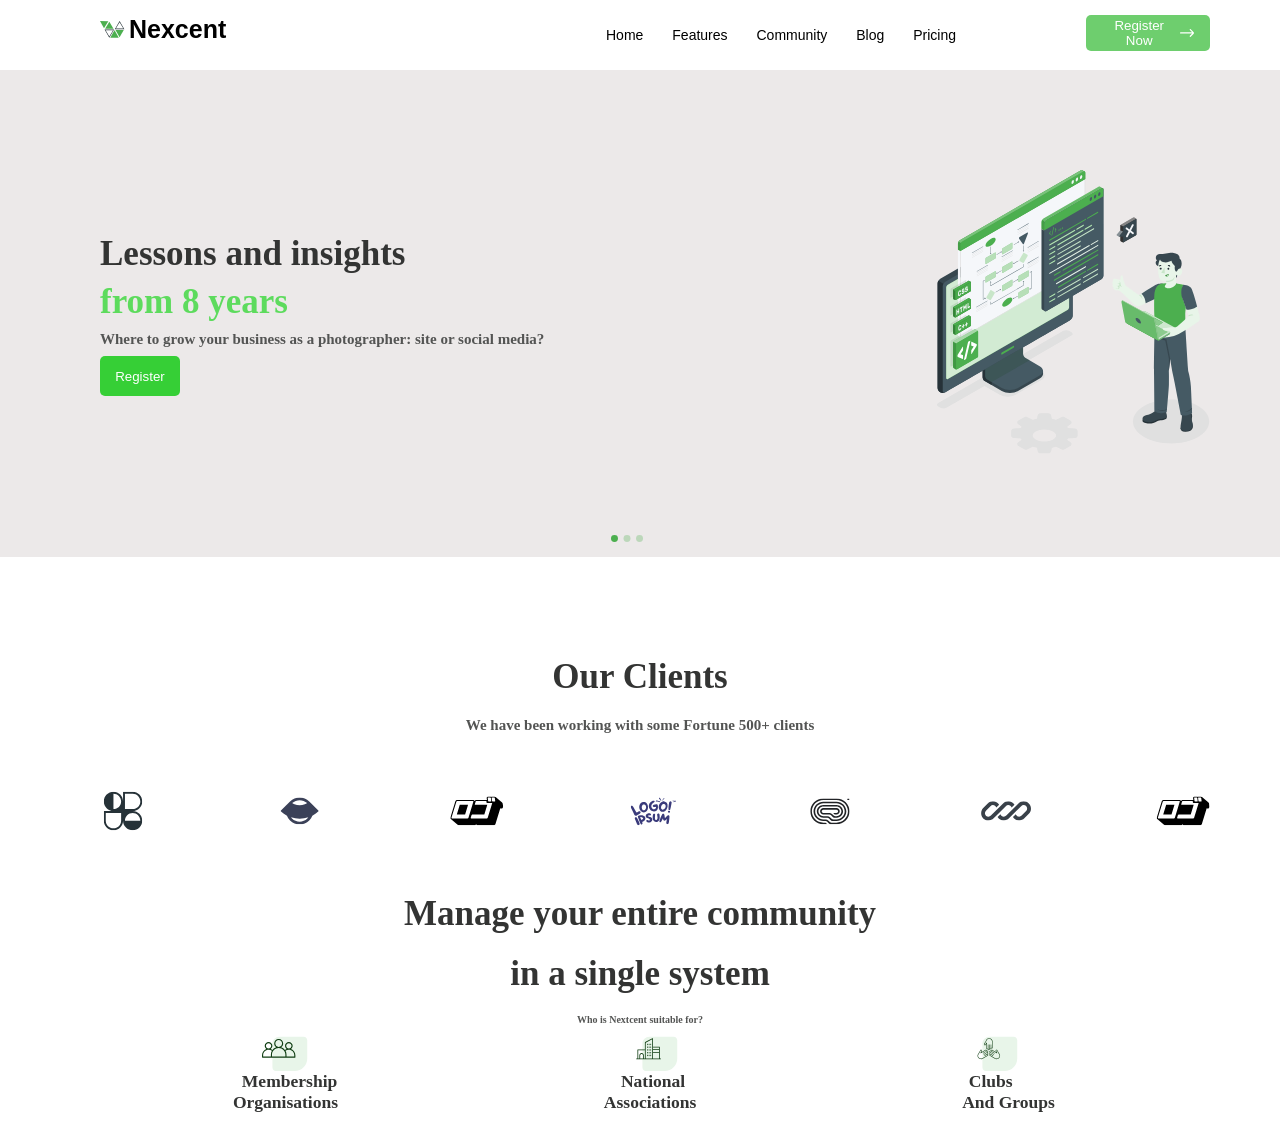
==== commit 8d5fadfe: "Add initial HTML and CSS files for login template - Created index.html for the main template structu" ====
--- a/learing.html
+++ b/learing.html
@@ -35,14 +35,15 @@
 
             </div>
            
-            <div > <button class="x4"> 
+            
+        </div>
+        <div > <button class="x4"> 
                 Register Now <svg width="15" height="8" viewBox="0 0 9 5" fill="none" xmlns="http://www.w3.org/2000/svg">
 <path d="M6.47357 4.55933L8.19268 2.84022C8.39656 2.63634 8.39656 2.30579 8.19268 2.10191L6.47357 0.3828M8.03977 2.47106L0.382812 2.47106" stroke="white" stroke-width="0.765676" stroke-linecap="round"/>
 </svg>
  
             </button>
             </div>
-        </div>
     </div>
     <div class="parent-up">
             <div class="Parent-2">
@@ -54,7 +55,7 @@
             
         </div>
 
-        <div>
+        <div >
             <svg width="273" height="284" viewBox="0 0 273 284" fill="none" xmlns="http://www.w3.org/2000/svg">
 <path d="M234.083 273.577C255.114 273.577 272.163 263.737 272.163 251.597C272.163 239.458 255.114 229.617 234.083 229.617C213.052 229.617 196.003 239.458 196.003 251.597C196.003 263.737 213.052 273.577 234.083 273.577Z" fill="#E0E0E0"/>
 <path d="M103.224 283.272C102.6 283.265 101.997 283.045 101.515 282.647C101.034 282.249 100.703 281.699 100.579 281.087L99.9632 277.848C98.5739 277.594 97.2014 277.256 95.8531 276.836H95.747L90.0452 279.481C89.5767 279.684 89.0682 279.777 88.5583 279.754C88.0484 279.731 87.5505 279.591 87.1024 279.347L81.4431 276.066C81.1016 275.882 80.8133 275.614 80.6061 275.286C80.399 274.959 80.2801 274.583 80.2608 274.196C80.2416 273.809 80.3228 273.423 80.4965 273.077C80.6701 272.73 80.9304 272.435 81.2521 272.218L84.6901 269.743C84.378 269.328 84.0921 268.893 83.8341 268.442L76.5902 267.989C75.9327 267.948 75.3155 267.658 74.8636 267.179C74.4117 266.7 74.159 266.067 74.1567 265.408V261.165C74.1571 260.506 74.408 259.872 74.8586 259.391C75.3092 258.911 75.9257 258.619 76.5832 258.576L83.8271 258.117C84.0851 257.668 84.371 257.236 84.683 256.822L81.2309 254.368C80.9092 254.152 80.6489 253.856 80.4752 253.51C80.3016 253.163 80.2204 252.778 80.2396 252.391C80.2588 252.004 80.3778 251.628 80.5849 251.301C80.7921 250.973 81.0804 250.705 81.4219 250.521L87.0812 247.24C87.5738 246.965 88.1299 246.823 88.6941 246.83C89.1523 246.823 89.6063 246.917 90.024 247.105L95.7328 249.75H95.8036C97.1683 249.327 98.5573 248.987 99.9632 248.732L100.579 245.493C100.702 244.881 101.032 244.329 101.514 243.931C101.996 243.533 102.6 243.313 103.224 243.308H111.579C112.203 243.314 112.807 243.535 113.288 243.933C113.77 244.33 114.1 244.881 114.225 245.493L114.84 248.732C116.226 248.987 117.596 249.322 118.943 249.736H119.049L124.758 247.091C125.173 246.904 125.625 246.81 126.081 246.815C126.647 246.808 127.206 246.95 127.701 247.226L133.36 250.507C133.7 250.691 133.988 250.96 134.194 251.287C134.401 251.614 134.52 251.989 134.54 252.375C134.559 252.761 134.48 253.146 134.308 253.493C134.136 253.84 133.878 254.136 133.558 254.354L130.113 256.829C130.426 257.244 130.714 257.676 130.976 258.124L138.22 258.583C138.878 258.626 139.494 258.918 139.945 259.398C140.395 259.879 140.646 260.513 140.646 261.172V265.415C140.644 266.073 140.393 266.706 139.943 267.187C139.493 267.667 138.877 267.959 138.22 268.003L130.976 268.456C130.716 268.907 130.428 269.342 130.113 269.757L133.558 272.233C133.878 272.451 134.136 272.747 134.308 273.094C134.48 273.44 134.559 273.825 134.54 274.212C134.52 274.598 134.401 274.973 134.194 275.3C133.988 275.627 133.7 275.896 133.36 276.08L127.701 279.361C127.205 279.634 126.647 279.775 126.081 279.771C125.625 279.774 125.175 279.68 124.758 279.496L119.049 276.851H118.978C117.616 277.276 116.23 277.619 114.826 277.876L114.21 281.108C114.087 281.721 113.757 282.273 113.276 282.672C112.794 283.071 112.19 283.293 111.565 283.3L103.224 283.272ZM107.405 259.453C104.384 259.382 101.395 260.088 98.7252 261.504C96.7798 262.629 95.6621 264.064 95.6621 265.457C95.6621 266.851 96.7798 268.286 98.7252 269.411C101.421 270.759 104.394 271.462 107.409 271.462C110.423 271.462 113.396 270.759 116.092 269.411C118.038 268.286 119.148 266.851 119.148 265.457C119.148 264.064 118.038 262.629 116.092 261.504C113.42 260.089 110.429 259.383 107.405 259.453Z" fill="#E0E0E0"/>
@@ -358,7 +359,7 @@
         <div> 
             <h4 class="x9"> We have been working with some Fortune 500+ clients</h4>
         </div>
-        <div>
+        <div class ="x20">
             <svg width="805" height="69" viewBox="0 0 805 69" fill="none" xmlns="http://www.w3.org/2000/svg">
 <g clip-path="url(#clip0_211_2045)">
 <path fill-rule="evenodd" clip-rule="evenodd" d="M9.74506 20.186C13.5893 20.186 16.7058 23.3024 16.7058 27.1467V20.186H23.6664C27.5107 20.186 30.6271 23.3024 30.6271 27.1467C30.6271 30.9909 27.5107 34.1074 23.6664 34.1074C27.5107 34.1074 30.6271 37.2238 30.6271 41.0681C30.6271 42.9769 29.8588 44.7063 28.6145 45.9638L28.5884 45.99L28.5653 46.013C27.3075 47.2591 25.5769 48.0288 23.6664 48.0288C21.769 48.0288 20.0489 47.2696 18.7933 46.0383C18.777 46.0223 18.7607 46.0062 18.7445 45.99C18.7292 45.9748 18.7141 45.9595 18.6989 45.9441C17.4661 44.6882 16.7058 42.9669 16.7058 41.0681C16.7058 44.9123 13.5893 48.0288 9.74506 48.0288C5.90077 48.0288 2.78436 44.9123 2.78436 41.0681V34.1074H9.74506C5.90077 34.1074 2.78436 30.9909 2.78436 27.1467C2.78436 23.3024 5.90077 20.186 9.74506 20.186ZM15.3136 27.1467C15.3136 30.2221 12.8205 32.7152 9.74506 32.7152V21.5781C12.8205 21.5781 15.3136 24.0712 15.3136 27.1467ZM29.235 41.0681C29.235 37.9926 26.7419 35.4995 23.6664 35.4995C20.591 35.4995 18.0979 37.9926 18.0979 41.0681H29.235ZM4.1765 35.4995V41.0681C4.1765 44.1435 6.66963 46.6366 9.74506 46.6366C12.8205 46.6366 15.3136 44.1435 15.3136 41.0681V35.4995H4.1765ZM18.0979 32.7152V21.5781H23.6664C26.7419 21.5781 29.235 24.0712 29.235 27.1467C29.235 30.2221 26.7419 32.7152 23.6664 32.7152H18.0979Z" fill="#263238"/>
--- a/learing.css
+++ b/learing.css
@@ -26,7 +26,7 @@
     display: flex;
     flex-direction: row;
     justify-content: space-between;
-    width: 500px;
+    width: 400px;
 
     }
     .child{
@@ -34,16 +34,28 @@
         flex-direction: row;
         justify-content: space-between;
         align-items: center;
-        width: 320px;
+        width: 350px;
         font-family: 'Gill Sans', 'Gill Sans MT', Calibri, 'Trebuchet MS', sans-serif;
         list-style-type: none;
+        font-size: 14px;
+        transform: translateX(150px);
+
 
     }
    
 
 .x4{
-    width: 150px;
-    height: 40px;
+    width: 124.25px;
+height: 36.49px;
+opacity: 1;
+padding-top: 9.74px;
+padding-right: 15.27px;
+padding-bottom: 9.74px;
+padding-left: 15.27px;
+display: flex;
+justify-content: center;
+align-items: center;
+gap: 3px;
     color: white;
     border: none;
     border-radius: 5px;
@@ -55,6 +67,8 @@
         padding: 50px 70px 15px 100px;
         display: flex;
         flex-direction: column;
+        Justify-content: space-between;
+        Height: 422px;
 
 
 }
@@ -65,11 +79,11 @@
     align-items: center;
 }
 .Parent-2{
+    padding: 50px 0px 0px 0px;
 
     display: flex;
     flex-direction: row;
     justify-content: space-between;
-    height: 300px;
 
 
 }
@@ -104,14 +118,14 @@
 }
 .Parent-3{
     background-color:white;
-    padding: 30px 70px 10px 100px;
+    padding: 100px 0px 10px 0px;
     display: flex;
     flex-direction: column;
-    justify-content: start;
+    justify-content: space-evenly;
     align-items: center;
 
-    height: 280px;  
-    gap: 10px;
+    height: 350px;  
+    gap: 20px;
 }
 .x9{
     font-size: 15px;
@@ -162,4 +176,15 @@
 .icon{
    
 transform: translateX(-30px);
+}
+.x20 {
+    width: 100%;
+    padding: 10px 70px 15px 100px;
+    box-sizing: border-box;
+}
+
+.x20 svg {
+    display: block;
+    width: 100%;
+    height: auto;
 }
